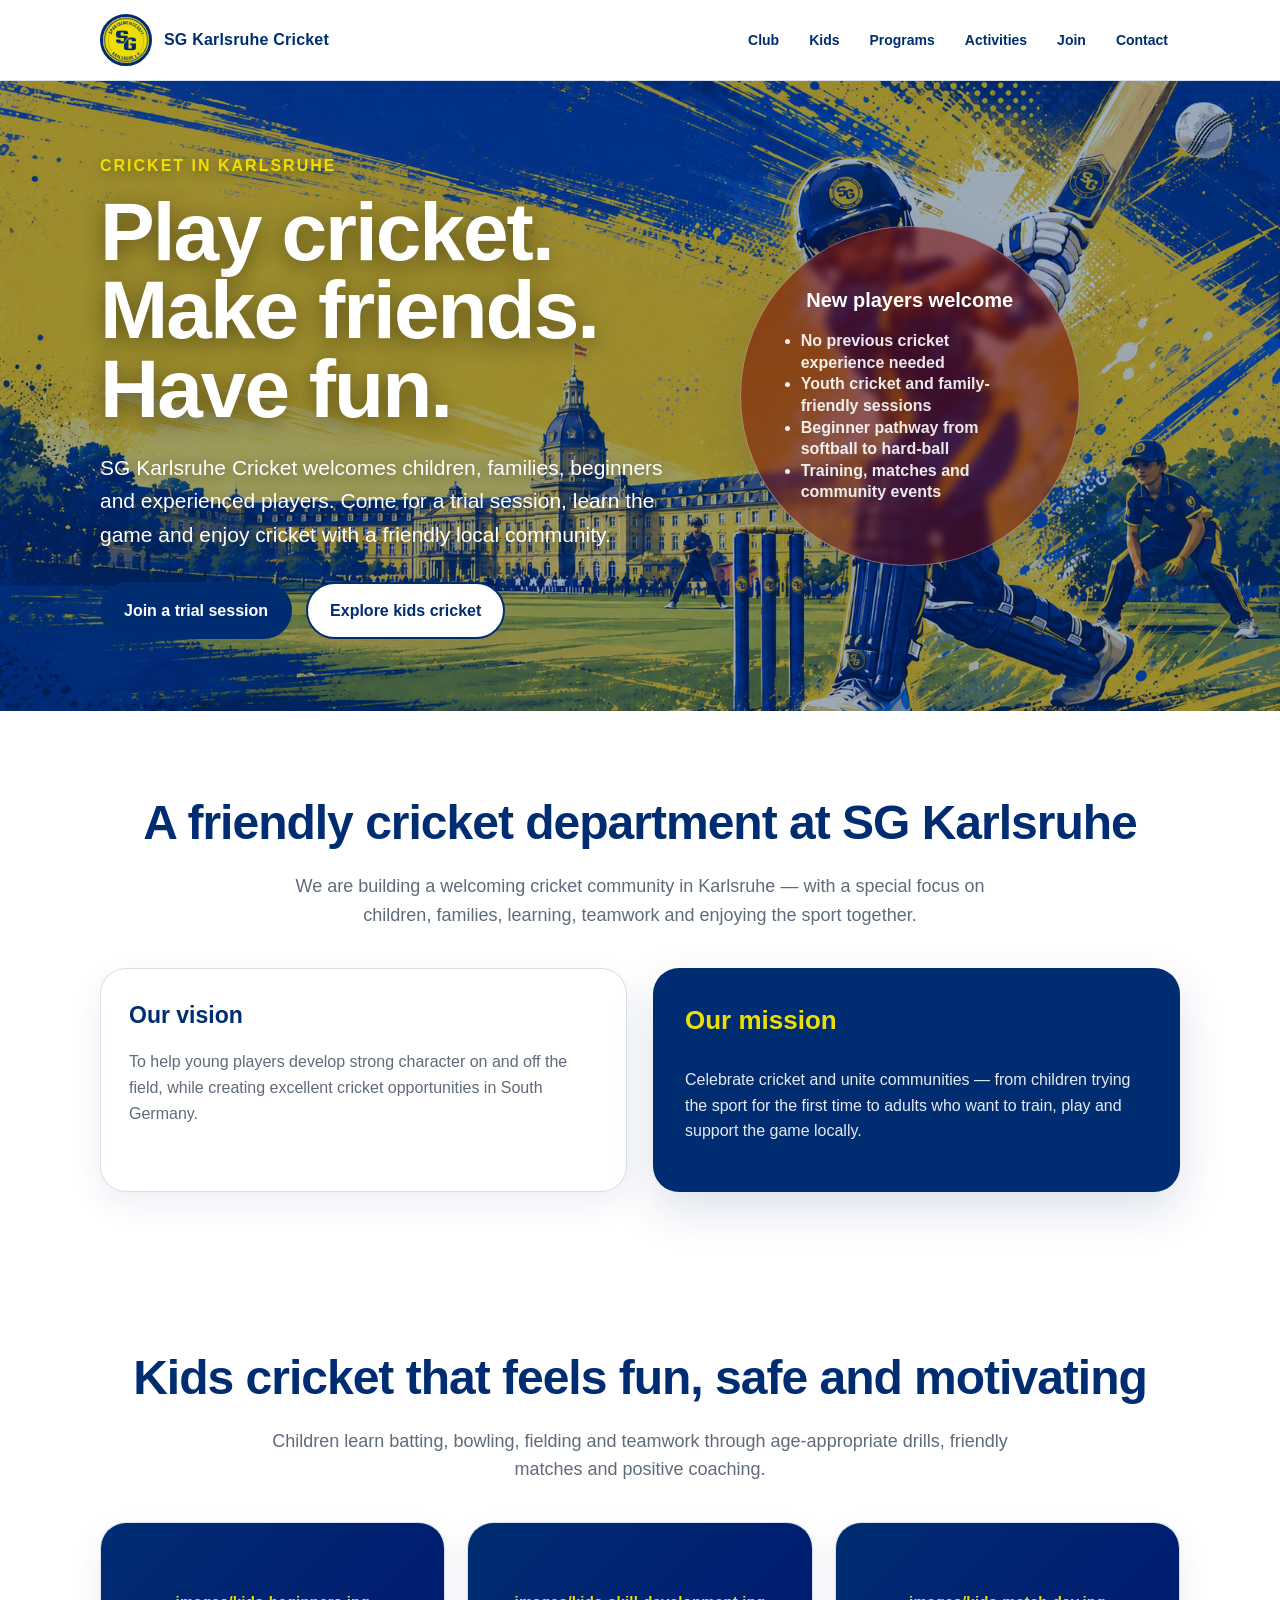
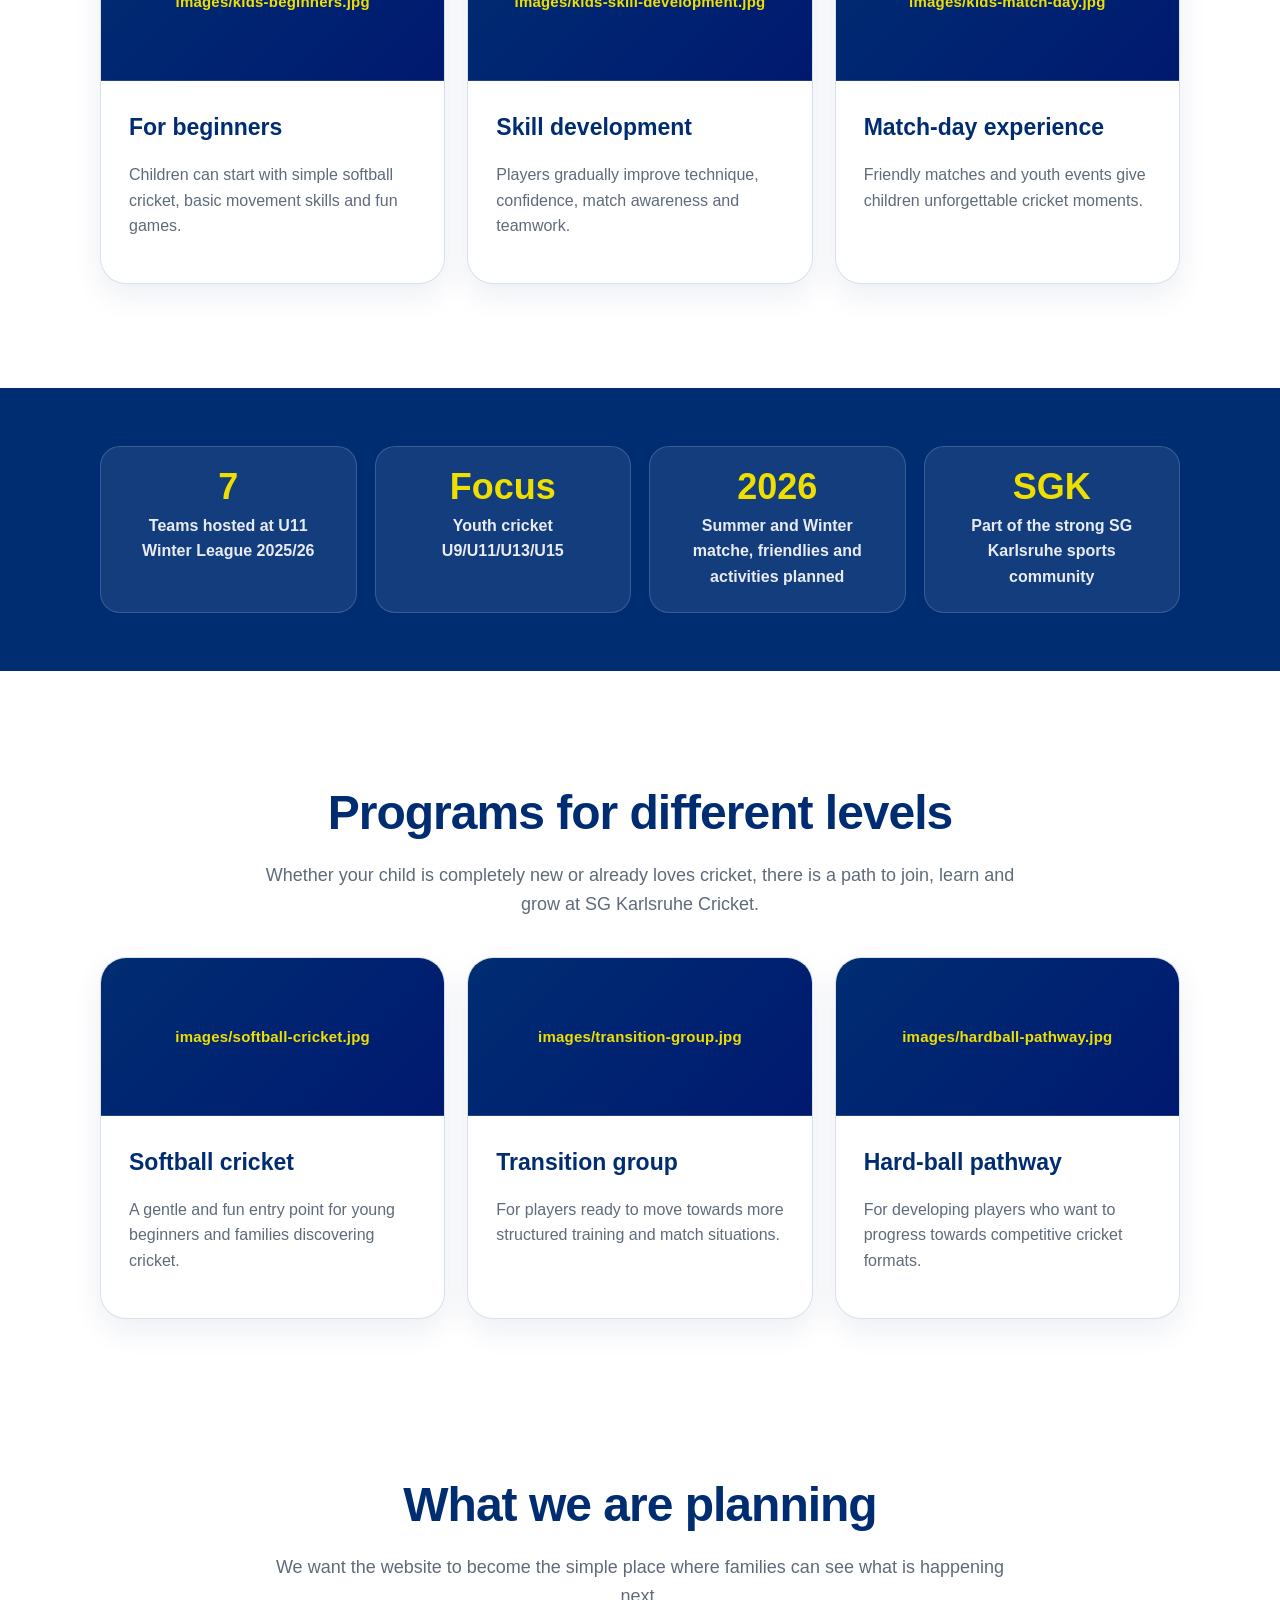
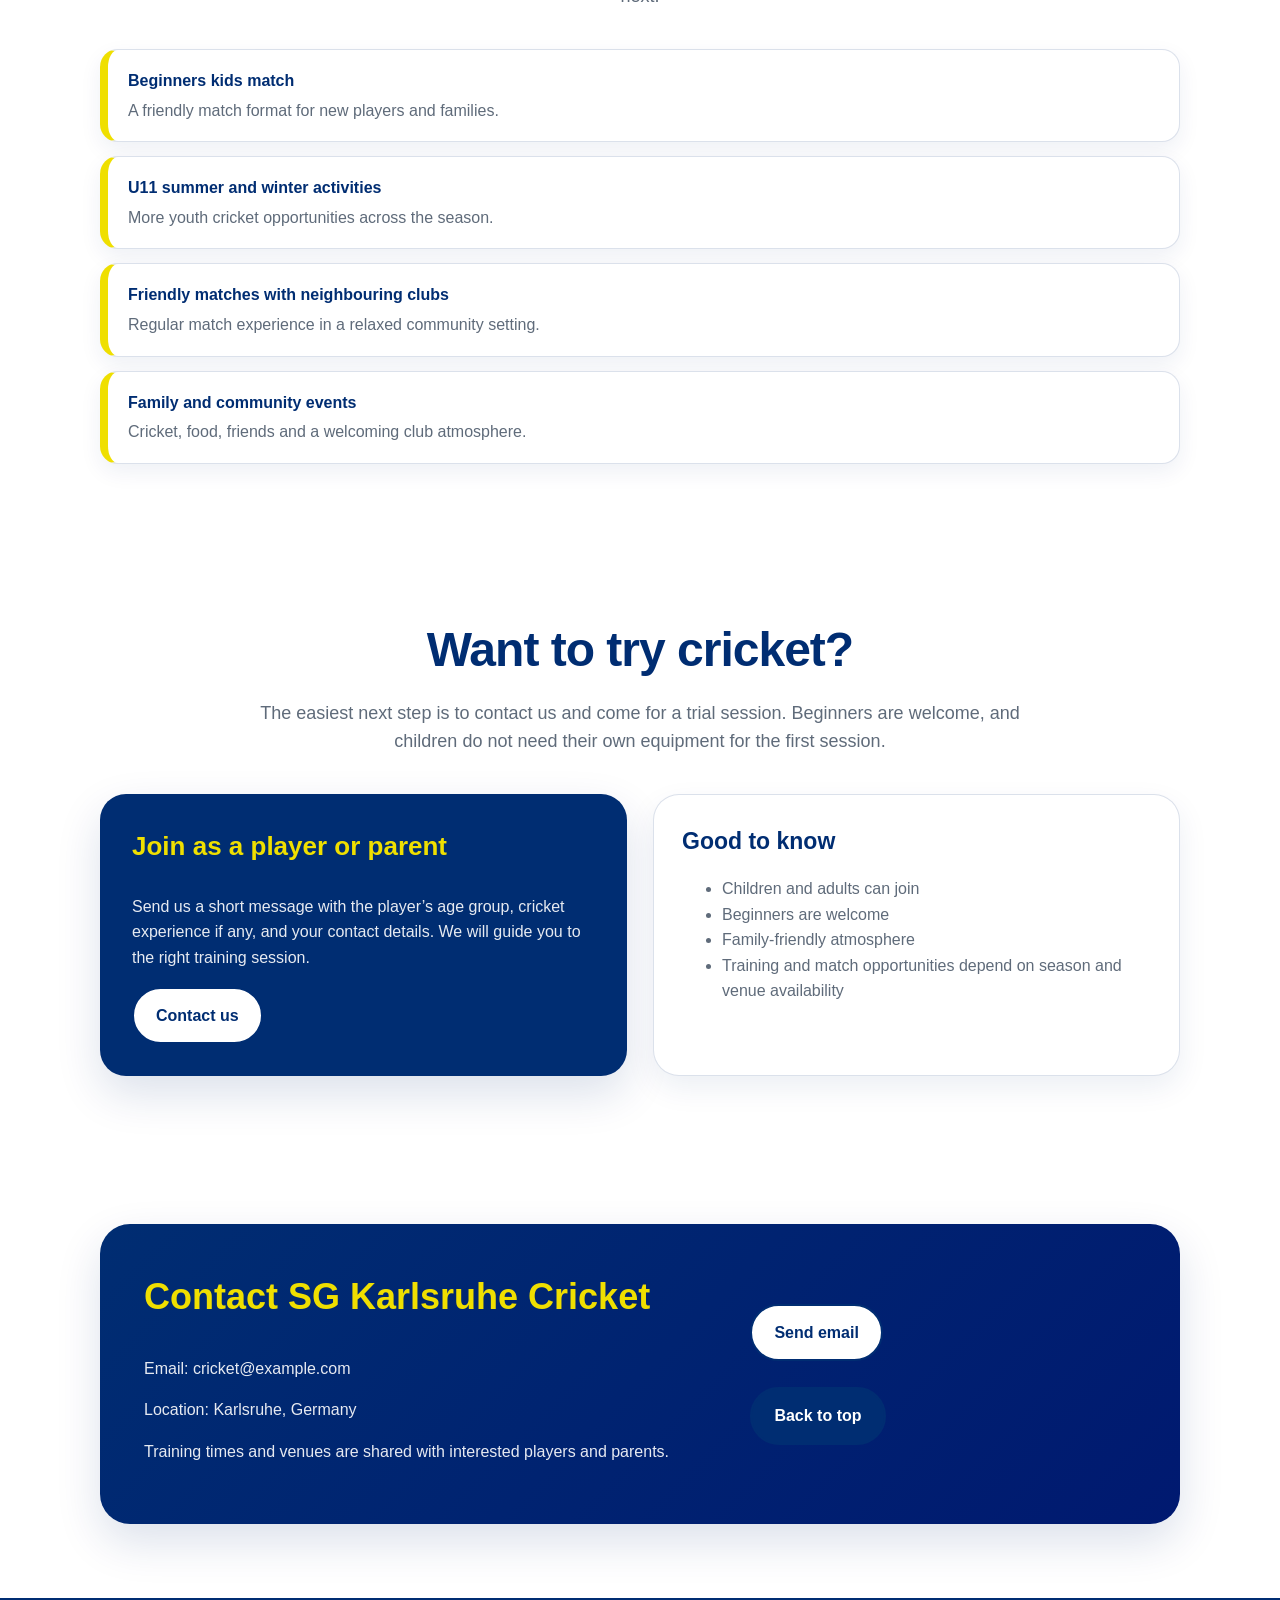
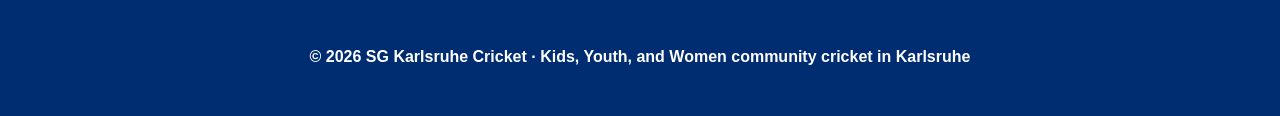
==== index.html @ f263fc4a "Update hero-card styles and add animation" ====
<!DOCTYPE html>
<html lang="en">
<head>
  <meta charset="UTF-8" />
  <meta name="viewport" content="width=device-width, initial-scale=1.0" />
  <title>SG Karlsruhe Cricket</title>
  <style>
    :root {
      --sg-yellow: #efdf00;
      --sg-yellow-soft: #fff6a8;
      --sg-blue: #002d72;
      --sg-blue-dark: #001970;
      --white: #ffffff;
      --ink: #182033;
      --muted: #5f6b7a;
      --line: rgba(0, 45, 114, 0.14);
      --shadow: 0 18px 45px rgba(0, 45, 114, 0.14);
    }

    * { box-sizing: border-box; }
    html { scroll-behavior: smooth; }

    body {
      margin: 0;
      font-family: Arial, Helvetica, sans-serif;
      color: var(--ink);
      background: var(--white);
      line-height: 1.6;
    }

    a { color: inherit; }

    header {
      position: sticky;
      top: 0;
      z-index: 50;
      background: rgba(255, 255, 255, 0.96);
      backdrop-filter: blur(10px);
      border-bottom: 1px solid var(--line);
    }

    .nav-wrap {
      max-width: 1120px;
      margin: 0 auto;
      padding: 14px 20px;
      display: flex;
      align-items: center;
      justify-content: space-between;
      gap: 18px;
    }

    .brand {
      display: flex;
      align-items: center;
      gap: 12px;
      font-weight: 900;
      color: var(--sg-blue);
      text-decoration: none;
      white-space: nowrap;
      letter-spacing: 0.2px;
    }

    .site-logo {
      width: 52px;
      height: 52px;
      object-fit: contain;
      display: block;
      border-radius: 50%;
      background: var(--sg-yellow);
      border: 3px solid var(--sg-blue);
    }

    nav {
      display: flex;
      gap: 6px;
      flex-wrap: wrap;
      justify-content: flex-end;
    }

    nav a {
      text-decoration: none;
      padding: 10px 12px;
      border-radius: 999px;
      font-weight: 800;
      font-size: 14px;
      color: var(--sg-blue);
    }

    nav a:hover {
      background: var(--sg-yellow);
    }

    .hero {
      position: relative;
      color: white;
      overflow: hidden;
      background:
        linear-gradient(rgba(0, 45, 114, 0.38), rgba(0, 45, 114, 0.38)),
        url("images/hero-karlsruhe-cricket.png") center center / cover no-repeat;
    }

    .hero-inner {
      max-width: 1120px;
      min-height: 620px;
      margin: 0 auto;
      padding: 72px 20px;
      display: grid;
      grid-template-columns: 1.15fr 0.85fr;
      gap: 44px;
      align-items: center;
      position: relative;
      z-index: 2;
    }

    .eyebrow {
      font-weight: 900;
      text-transform: uppercase;
      letter-spacing: 2px;
      margin-bottom: 14px;
      color: var(--sg-yellow);
      text-shadow: 0 3px 12px rgba(0,0,0,0.35);
    }

    .hero h1 {
      font-size: clamp(44px, 8vw, 82px);
      line-height: 0.96;
      margin: 0 0 22px;
      letter-spacing: -2px;
      color: white;
      text-shadow: 0 5px 22px rgba(0,0,0,0.42);
      .hero h1 {
      text-shadow:
      0 6px 24px rgba(0,0,0,0.45),
      0 0 40px rgba(255,220,0,0.18);
    }
    }

    .hero p {
      font-size: 21px;
      max-width: 700px;
      margin: 0 0 30px;
      color: white;
      text-shadow: 0 3px 14px rgba(0,0,0,0.38);
    }

    .hero-card {
     background: 
  linear-gradient(rgba(120, 0, 0, 0.55), rgba(120, 0, 0, 0.45)),
  url("images/cricket-ball.png");
  background-size: cover;
  background-position: center;
  width: 340px;
  height: 340px;
  min-width: 340px;
  max-width: 340px;
  aspect-ratio: 1 / 1;
  border-radius: 50%;
  padding: 42px;
  box-sizing: border-box;
  box-shadow: var(--shadow);
  border: 1px solid rgba(255,255,255,0.35);
    display: flex;
  flex-direction: column;
  justify-content: center;
  overflow: hidden;
  backdrop-filter: blur(4px);
  animation: ballFloat 4s ease-in-out infinite;
    }

@keyframes ballFloat {
    0% {
    transform: rotate(1deg) translate(140px, 100px) scale(1);
  }
  50% {
    transform: rotate(4deg) translate(145px, 92px) scale(1.02);
  }
  100% {
    transform: rotate(1deg) translate(140px, 100px) scale(1);
  }
}
    .hero-card h2 {
  font-size: 20px;
  line-height: 1.15;
  margin: 0 0 18px;
  text-align: center;
  color: white;
    }

    .hero-card ul {
    margin: 0;
  padding-left: 18px;
  font-size: 16px;
  line-height: 1.35;
  color: rgba(255,255,255,0.9);
  font-weight: 550;
    }

   @media (max-width: 1200px) {
   .hero-card {
    transform: rotate(1.5deg) translate(80px, 100px);
    width: 320px;
    height: 320px;
    min-width: 320px;
    max-width: 320px;
  }
}
    .buttons {
      display: flex;
      flex-wrap: wrap;
      gap: 14px;
      transition: all 0.25s ease;
      .hero-buttons a:hover {
   transform: translateY(-3px);
    }
    }

    .btn {
      display: inline-block;
      border-radius: 999px;
      padding: 14px 22px;
      font-weight: 900;
      text-decoration: none;
      cursor: pointer;
      border: 2px solid var(--sg-blue);
    }

    .btn-primary {
      background: var(--sg-blue);
      color: var(--white);
    }

    .btn-secondary {
      background: var(--white);
      color: var(--sg-blue);
    }

    .section {
      max-width: 1120px;
      margin: 0 auto;
      padding: 74px 20px;
    }

    .section-title {
      text-align: center;
      margin-bottom: 38px;
    }

    .section-title h2 {
      font-size: clamp(30px, 5vw, 48px);
      margin: 0 0 10px;
      color: var(--sg-blue);
      letter-spacing: -1px;
    }

    .section-title p {
      margin: 0 auto;
      color: var(--muted);
      max-width: 760px;
      font-size: 18px;
    }

    .grid-3 {
      display: grid;
      grid-template-columns: repeat(3, minmax(0, 1fr));
      gap: 22px;
    }

    .grid-2 {
      display: grid;
      grid-template-columns: repeat(2, minmax(0, 1fr));
      gap: 26px;
      align-items: stretch;
    }

    .card,
    .info-box {
      background: var(--white);
      border: 1px solid var(--line);
      border-radius: 26px;
      overflow: hidden;
      box-shadow: 0 12px 30px rgba(0,45,114,0.08);
    }

    .card-body,
    .info-box {
      padding: 28px;
    }

    .card h3,
    .info-box h3 {
      margin: 0 0 10px;
      color: var(--sg-blue);
      font-size: 23px;
    }

    .card p,
    .info-box p,
    .info-box li {
      color: var(--muted);
    }

    .image-placeholder {
      height: 158px;
      background: linear-gradient(135deg, var(--sg-blue), var(--sg-blue-dark));
      display: flex;
      align-items: center;
      justify-content: center;
      text-align: center;
      color: var(--sg-yellow);
      font-size: 15px;
      font-weight: 900;
      padding: 16px;
      border-bottom: 1px solid rgba(255,255,255,0.12);
      letter-spacing: 0.2px;
    }

    .section-img {
      width: 100%;
      height: 158px;
      object-fit: cover;
      display: block;
    }

    .highlight {
      background: var(--sg-blue);
      color: var(--white);
      border-radius: 26px;
      padding: 32px;
      box-shadow: var(--shadow);
    }

    .highlight h3 {
      color: var(--sg-yellow);
      margin-top: 0;
      font-size: 26px;
    }

    .highlight p,
    .highlight li {
      color: rgba(255,255,255,0.9);
    }

    .band {
      background: var(--sg-blue);
      color: var(--white);
      margin: 30px 0;
    }

    .band-inner {
      max-width: 1120px;
      margin: 0 auto;
      padding: 58px 20px;
      display: grid;
      grid-template-columns: repeat(4, minmax(0, 1fr));
      gap: 18px;
    }

    .stat {
      background: rgba(255,255,255,0.08);
      border: 1px solid rgba(255,255,255,0.16);
      border-radius: 20px;
      padding: 22px;
      text-align: center;
    }

    .stat strong {
      display: block;
      color: var(--sg-yellow);
      font-size: 36px;
      line-height: 1;
    }

    .stat span {
      display: block;
      margin-top: 8px;
      font-weight: 700;
      color: rgba(255,255,255,0.9);
    }

    .activity-list {
      display: grid;
      gap: 14px;
    }

    .activity {
      background: var(--white);
      border: 1px solid var(--line);
      border-left: 8px solid var(--sg-yellow);
      border-radius: 18px;
      padding: 18px 20px;
      box-shadow: 0 8px 22px rgba(0,45,114,0.07);
    }

    .activity strong {
      color: var(--sg-blue);
      display: block;
      margin-bottom: 4px;
    }

    .activity span {
      color: var(--muted);
    }

    .contact-panel {
      background: linear-gradient(135deg, var(--sg-blue), var(--sg-blue-dark));
      color: var(--white);
      border-radius: 30px;
      padding: 44px;
      display: grid;
      grid-template-columns: 1.2fr 0.8fr;
      gap: 28px;
      align-items: center;
      box-shadow: var(--shadow);
    }

    .contact-panel h2 {
      color: var(--sg-yellow);
      margin-top: 0;
      font-size: 36px;
    }

    .contact-panel p {
      color: rgba(255,255,255,0.9);
    }

    .volunteer-note {
      background: #f7f9ff;
      border: 1px solid var(--line);
      border-radius: 22px;
      padding: 24px;
      color: var(--muted);
    }

    footer {
      background: var(--sg-blue);
      color: var(--white);
      padding: 30px 20px;
      text-align: center;
      font-weight: 700;
    }

    @media (max-width: 900px) {
      .nav-wrap { align-items: flex-start; flex-direction: column; }
      nav { justify-content: flex-start; }
      .hero-inner,
      .grid-3,
      .grid-2,
      .band-inner,
      .contact-panel { grid-template-columns: 1fr; }
      .hero-inner { min-height: auto; padding: 56px 20px; }
      .hero-card { transform: none; }
    }
  </style>
</head>

<body>
  <header>
    <div class="nav-wrap">
      <a class="brand" href="#top">
        <img class="site-logo" src="images/sgk-logo.png" alt="SG Karlsruhe logo placeholder">
        <span>SG Karlsruhe Cricket</span>
      </a>

      <nav>
        <a href="#about">Club</a>
        <a href="#kids">Kids</a>
        <a href="#programs">Programs</a>
        <a href="#activities">Activities</a>
        <a href="#join">Join</a>
        <a href="#contact">Contact</a>
      </nav>
    </div>
  </header>

  <main id="top">
    <section class="hero">
      <div class="hero-inner">
        <div>
          <div class="eyebrow">Cricket in Karlsruhe</div>
          <h1>Play cricket. Make friends. Have fun.</h1>
          <p>
            SG Karlsruhe Cricket welcomes children, families, beginners and experienced players.
            Come for a trial session, learn the game and enjoy cricket with a friendly local community.
          </p>
          <div class="buttons">
            <a class="btn btn-primary" href="#join">Join a trial session</a>
            <a class="btn btn-secondary" href="#kids">Explore kids cricket</a>
          </div>
        </div>

        <div class="hero-card">
          <h2>New players welcome</h2>
          <ul>
            <li>No previous cricket experience needed</li>
            <li>Youth cricket and family-friendly sessions</li>
            <li>Beginner pathway from softball to hard-ball</li>
            <li>Training, matches and community events</li>
          </ul>
        </div>
      </div>
    </section>

    <section id="about" class="section">
      <div class="section-title">
        <h2>A friendly cricket department at SG Karlsruhe</h2>
        <p>
          We are building a welcoming cricket community in Karlsruhe — with a special focus on children,
          families, learning, teamwork and enjoying the sport together.
        </p>
      </div>

      <div class="grid-2">
        <div class="info-box">
          <h3>Our vision</h3>
          <p>
            To help young players develop strong character on and off the field, while creating excellent
            cricket opportunities in South Germany.
          </p>
        </div>

        <div class="highlight">
          <h3>Our mission</h3>
          <p>
            Celebrate cricket and unite communities — from children trying the sport for the first time
            to adults who want to train, play and support the game locally.
          </p>
        </div>
      </div>
    </section>

    <section id="kids" class="section">
      <div class="section-title">
        <h2>Kids cricket that feels fun, safe and motivating</h2>
        <p>
          Children learn batting, bowling, fielding and teamwork through age-appropriate drills,
          friendly matches and positive coaching.
        </p>
      </div>

      <div class="grid-3">
        <article class="card">
          <div class="image-placeholder">images/kids-beginners.jpg</div>
          <div class="card-body">
            <h3>For beginners</h3>
            <p>Children can start with simple softball cricket, basic movement skills and fun games.</p>
          </div>
        </article>

        <article class="card">
          <div class="image-placeholder">images/kids-skill-development.jpg</div>
          <div class="card-body">
            <h3>Skill development</h3>
            <p>Players gradually improve technique, confidence, match awareness and teamwork.</p>
          </div>
        </article>

        <article class="card">
          <div class="image-placeholder">images/kids-match-day.jpg</div>
          <div class="card-body">
            <h3>Match-day experience</h3>
            <p>Friendly matches and youth events give children unforgettable cricket moments.</p>
          </div>
        </article>
      </div>
    </section>

    <div class="band">
      <div class="band-inner">
        <div class="stat"><strong>7</strong><span>Teams hosted at U11 Winter League 2025/26</span></div>
        <div class="stat"><strong>Focus</strong><span>Youth cricket U9/U11/U13/U15</span></div>
        <div class="stat"><strong>2026</strong><span>Summer and Winter matche, friendlies and activities planned</span></div>
        <div class="stat"><strong>SGK</strong><span>Part of the strong SG Karlsruhe sports community</span></div>
      </div>
    </div>

    <section id="programs" class="section">
      <div class="section-title">
        <h2>Programs for different levels</h2>
        <p>
          Whether your child is completely new or already loves cricket, there is a path to join,
          learn and grow at SG Karlsruhe Cricket.
        </p>
      </div>

      <div class="grid-3">
        <article class="card">
          <div class="image-placeholder">images/softball-cricket.jpg</div>
          <div class="card-body">
            <h3>Softball cricket</h3>
            <p>A gentle and fun entry point for young beginners and families discovering cricket.</p>
          </div>
        </article>

        <article class="card">
          <div class="image-placeholder">images/transition-group.jpg</div>
          <div class="card-body">
            <h3>Transition group</h3>
            <p>For players ready to move towards more structured training and match situations.</p>
          </div>
        </article>

        <article class="card">
          <div class="image-placeholder">images/hardball-pathway.jpg</div>
          <div class="card-body">
            <h3>Hard-ball pathway</h3>
            <p>For developing players who want to progress towards competitive cricket formats.</p>
          </div>
        </article>
      </div>
    </section>

    <section id="activities" class="section">
      <div class="section-title">
        <h2>What we are planning</h2>
        <p>
          We want the website to become the simple place where families can see what is happening next.
        </p>
      </div>

      <div class="activity-list">
        <div class="activity"><strong>Beginners kids match</strong><span>A friendly match format for new players and families.</span></div>
        <div class="activity"><strong>U11 summer and winter activities</strong><span>More youth cricket opportunities across the season.</span></div>
        <div class="activity"><strong>Friendly matches with neighbouring clubs</strong><span>Regular match experience in a relaxed community setting.</span></div>
        <div class="activity"><strong>Family and community events</strong><span>Cricket, food, friends and a welcoming club atmosphere.</span></div>
      </div>
    </section>

    <section id="join" class="section">
      <div class="section-title">
        <h2>Want to try cricket?</h2>
        <p>
          The easiest next step is to contact us and come for a trial session. Beginners are welcome,
          and children do not need their own equipment for the first session.
        </p>
      </div>

      <div class="grid-2">
        <div class="highlight">
          <h3>Join as a player or parent</h3>
          <p>
            Send us a short message with the player’s age group, cricket experience if any, and your
            contact details. We will guide you to the right training session.
          </p>
          <a class="btn btn-secondary" href="#contact">Contact us</a>
        </div>

        <div class="info-box">
          <h3>Good to know</h3>
          <ul>
            <li>Children and adults can join</li>
            <li>Beginners are welcome</li>
            <li>Family-friendly atmosphere</li>
            <li>Training and match opportunities depend on season and venue availability</li>
          </ul>
        </div>
      </div>
    </section>

    <section id="contact" class="section">
      <div class="contact-panel">
        <div>
          <h2>Contact SG Karlsruhe Cricket</h2>
          <p>Email: cricket@example.com</p>
          <p>Location: Karlsruhe, Germany</p>
          <p>Training times and venues are shared with interested players and parents.</p>
        </div>
        <div>
          <a class="btn btn-secondary" href="mailto:cricket@example.com">Send email</a>
          <br><br>
          <a class="btn btn-primary" href="#top">Back to top</a>
        </div>
      </div>
    </section>

  </main>

  <footer>
    <p>© 2026 SG Karlsruhe Cricket · Kids, Youth, and Women community cricket in Karlsruhe</p>
  </footer>
</body>
</html>
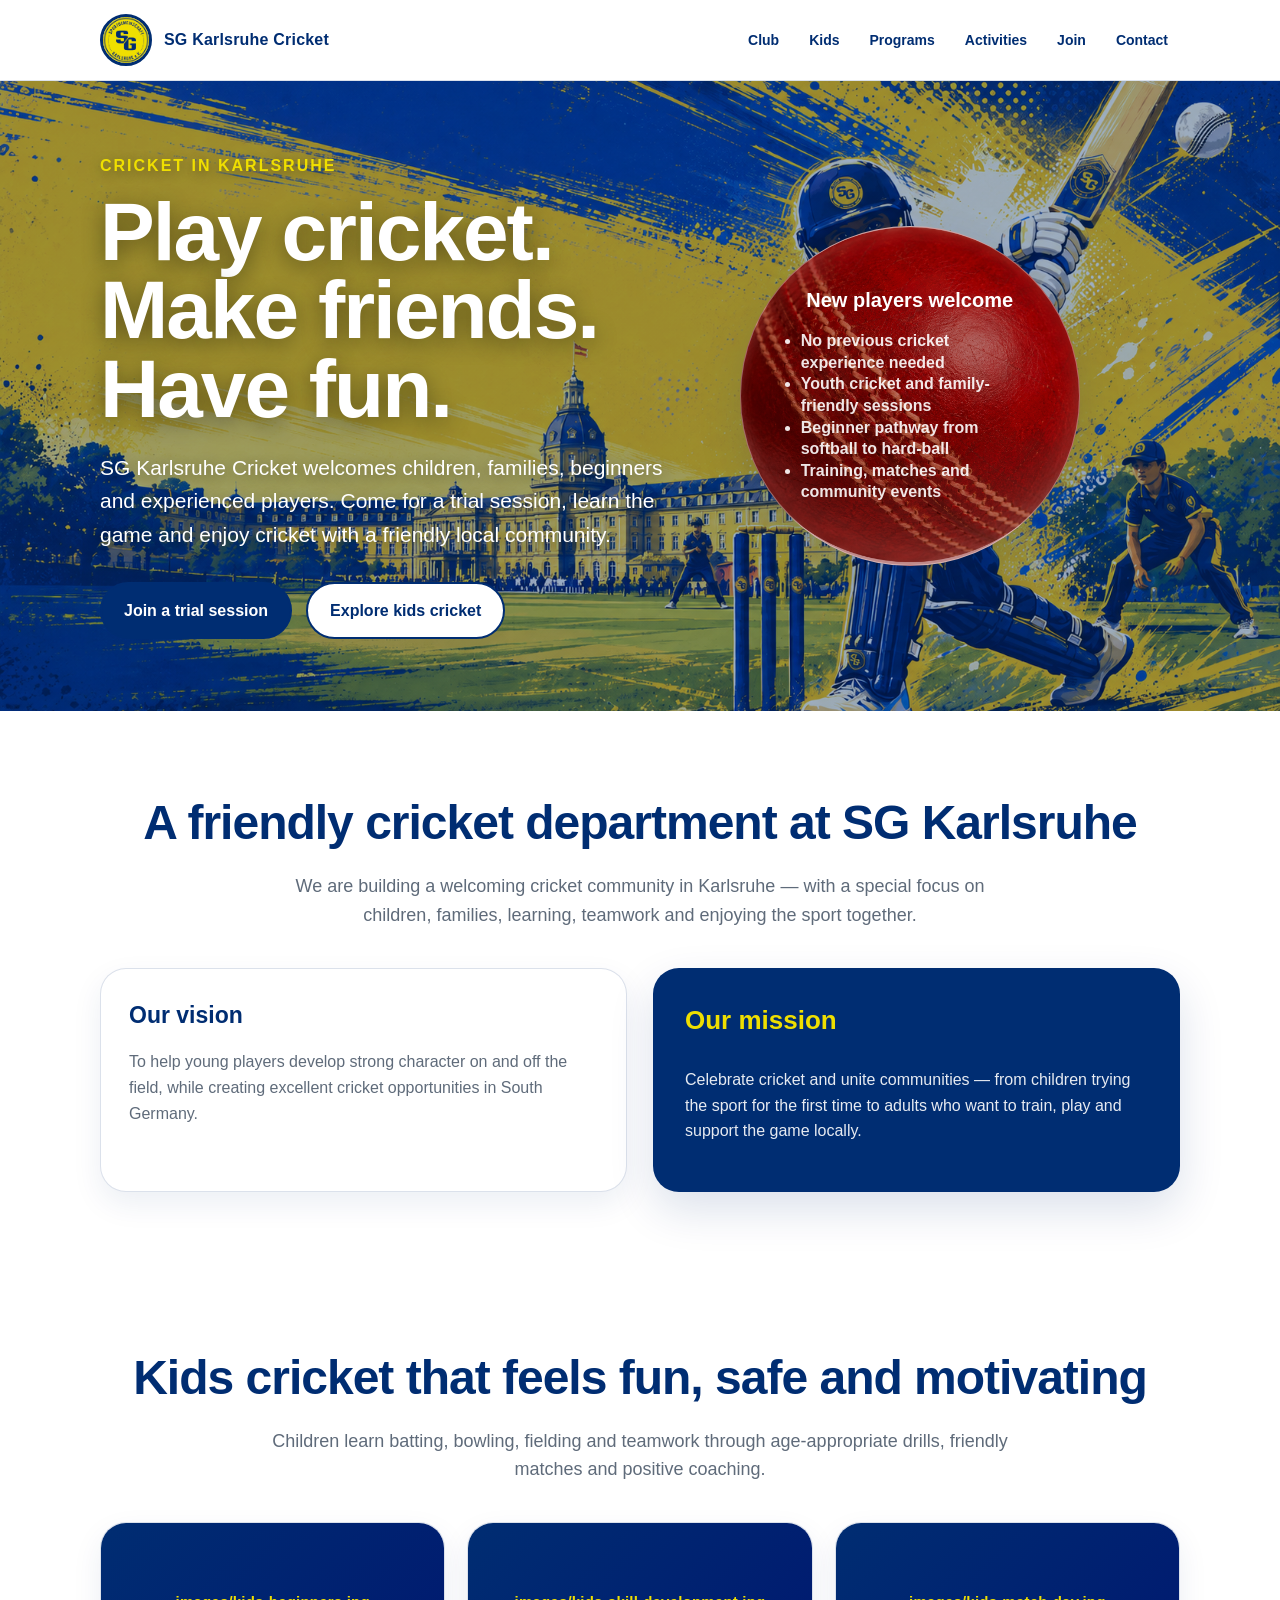
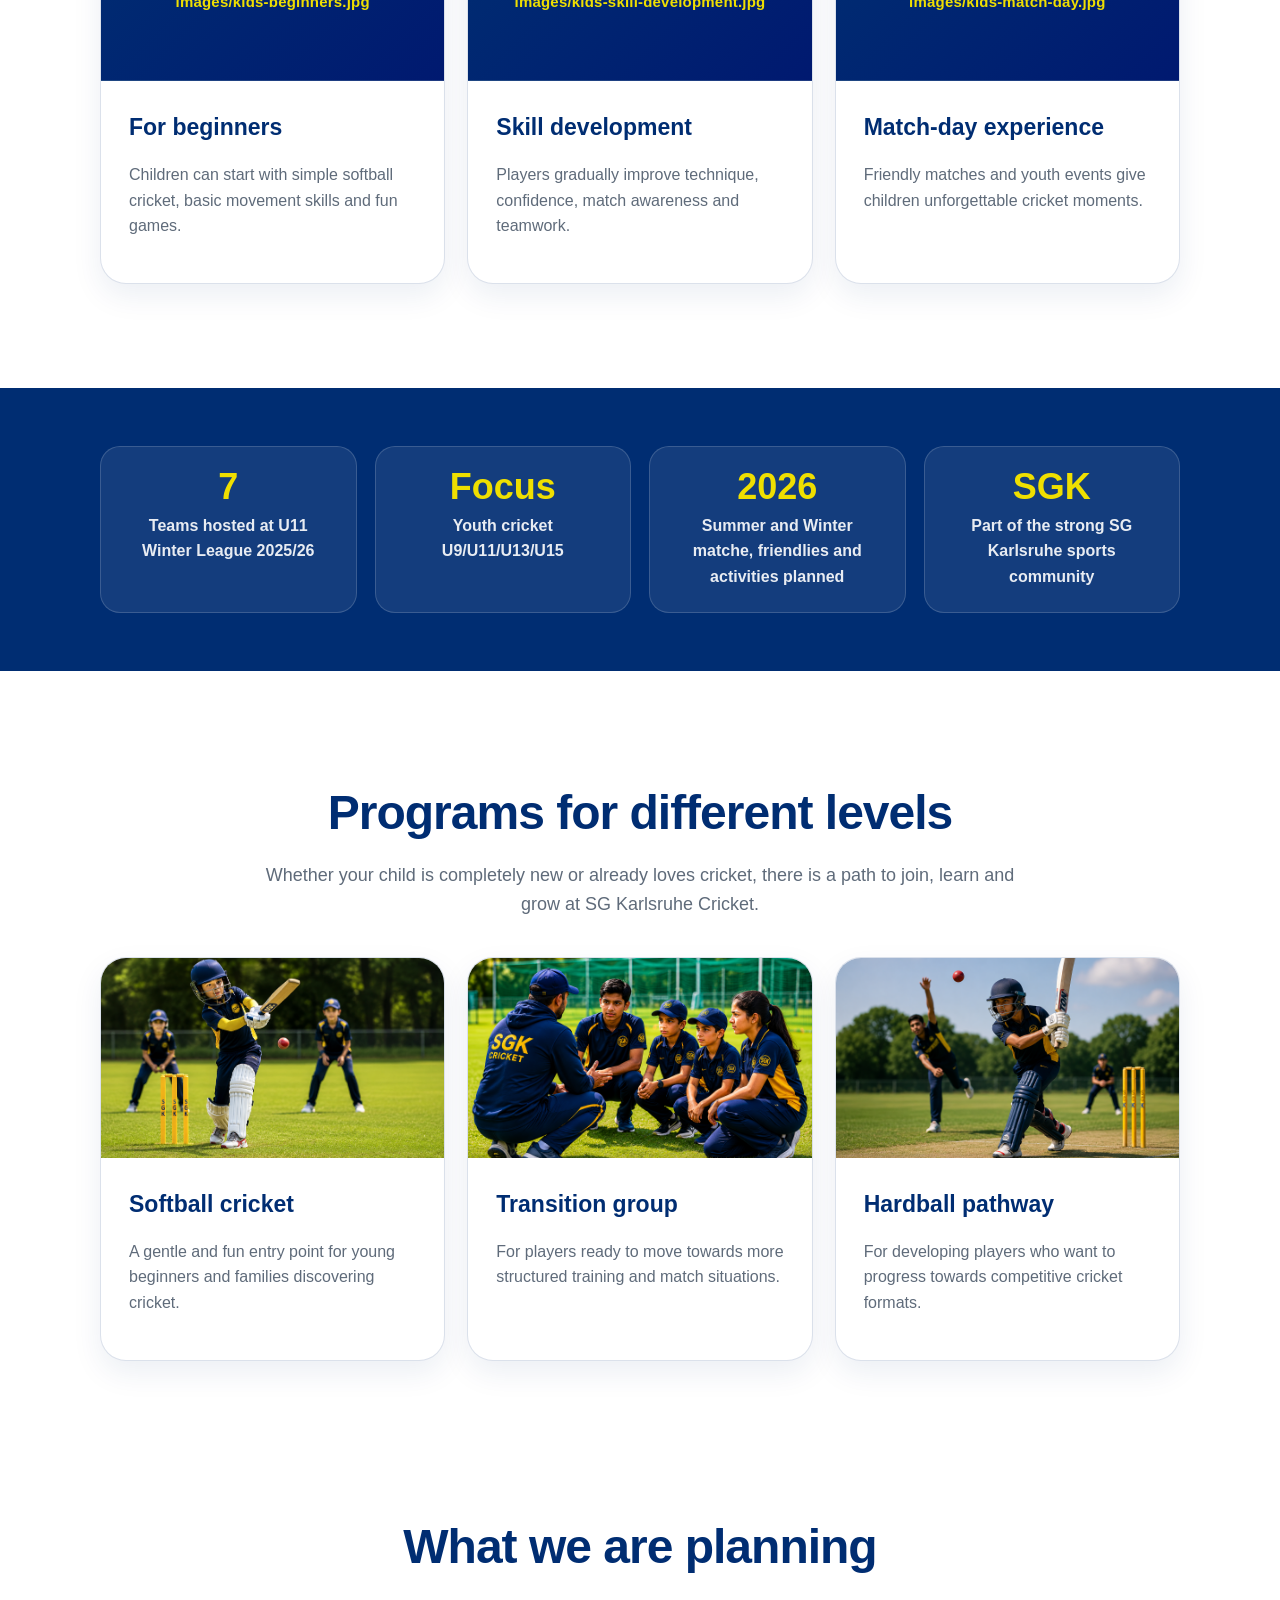
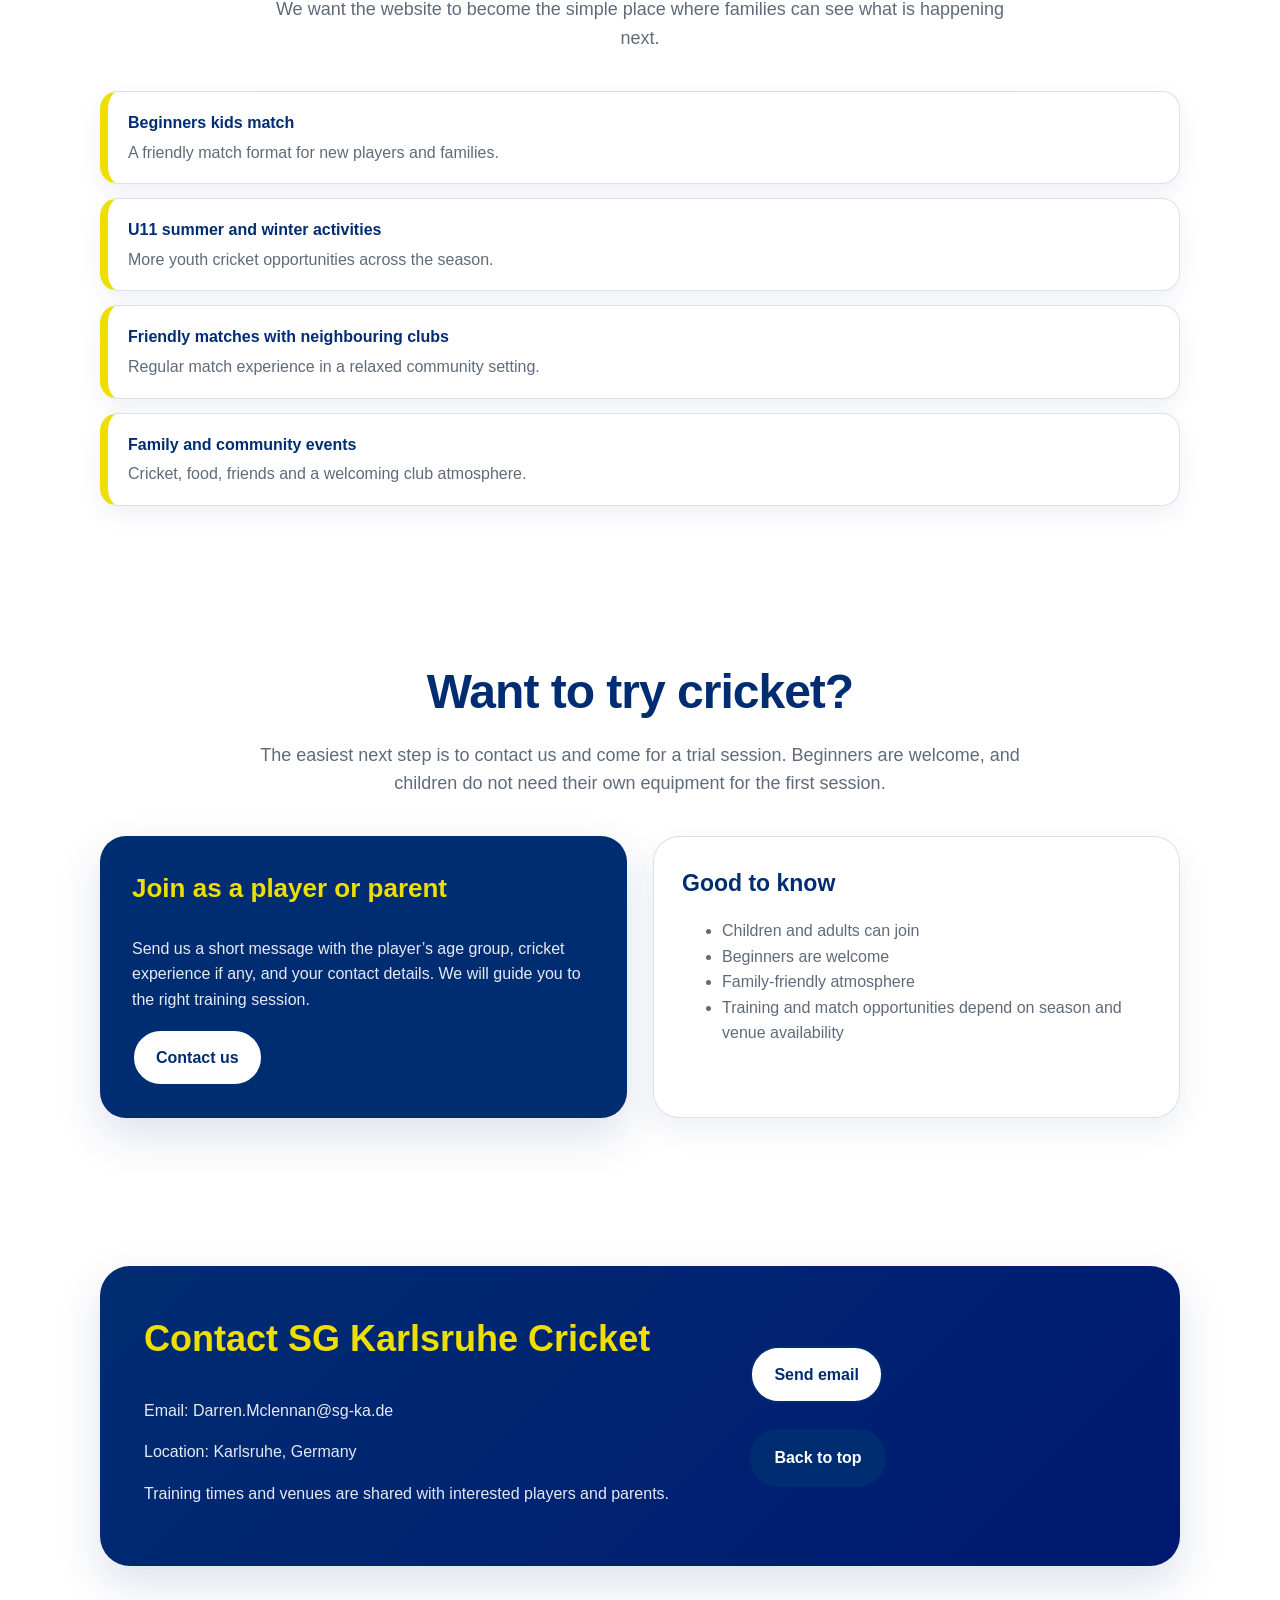
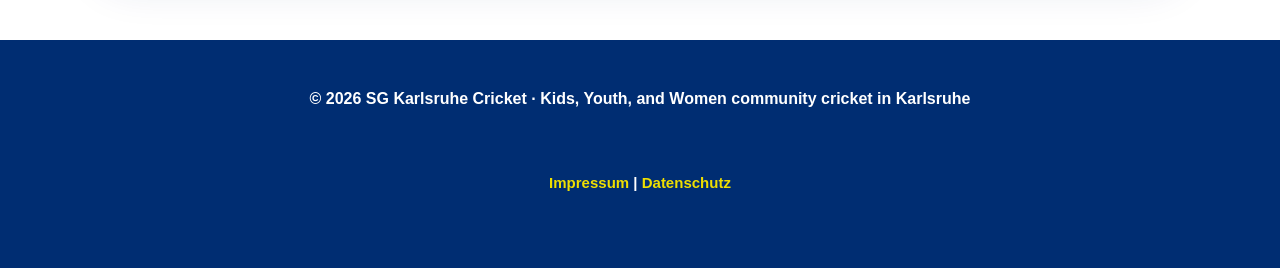
==== commit 351759ae: "Pictures added for Programs" ====
--- a/index.html
+++ b/index.html
@@ -450,6 +450,32 @@
       .hero-inner { min-height: auto; padding: 56px 20px; }
       .hero-card { transform: none; }
     }
+
+.site-footer {
+  background: var(--sg-blue);
+  color: white;
+  text-align: center;
+  padding: 28px 20px;
+  font-size: 15px;
+}
+
+.site-footer a {
+  color: var(--sg-yellow);
+  text-decoration: none;
+  font-weight: 700;
+}
+
+.site-footer a:hover {
+  text-decoration: underline;
+}
+
+  .card-image {
+    width: 100%;
+    height: 200px;
+    object-fit: cover;
+    object-position: center;
+    display: block;
+  }
   </style>
 </head>
 
@@ -584,7 +610,7 @@
 
       <div class="grid-3">
         <article class="card">
-          <div class="image-placeholder">images/softball-cricket.jpg</div>
+          <img src="images/softball-cricket.png" alt="Softball cricket" class="card-image">
           <div class="card-body">
             <h3>Softball cricket</h3>
             <p>A gentle and fun entry point for young beginners and families discovering cricket.</p>
@@ -592,7 +618,7 @@
         </article>
 
         <article class="card">
-          <div class="image-placeholder">images/transition-group.jpg</div>
+          <img src="images/transition-group.png" alt="Transition group" class="card-image">
           <div class="card-body">
             <h3>Transition group</h3>
             <p>For players ready to move towards more structured training and match situations.</p>
@@ -600,9 +626,9 @@
         </article>
 
         <article class="card">
-          <div class="image-placeholder">images/hardball-pathway.jpg</div>
+          <img src="images/hardball-pathway.png" alt="Hardball pathway" class="card-image">
           <div class="card-body">
-            <h3>Hard-ball pathway</h3>
+            <h3>Hardball pathway</h3>
             <p>For developing players who want to progress towards competitive cricket formats.</p>
           </div>
         </article>
@@ -660,12 +686,12 @@
       <div class="contact-panel">
         <div>
           <h2>Contact SG Karlsruhe Cricket</h2>
-          <p>Email: cricket@example.com</p>
+          <p>Email: Darren.Mclennan@sg-ka.de</p>
           <p>Location: Karlsruhe, Germany</p>
           <p>Training times and venues are shared with interested players and parents.</p>
         </div>
         <div>
-          <a class="btn btn-secondary" href="mailto:cricket@example.com">Send email</a>
+          <a class="btn btn-secondary" href="mailto:Darren.Mclennan@sg-ka.de">Send email</a>
           <br><br>
           <a class="btn btn-primary" href="#top">Back to top</a>
         </div>
@@ -676,6 +702,11 @@
 
   <footer>
     <p>© 2026 SG Karlsruhe Cricket · Kids, Youth, and Women community cricket in Karlsruhe</p>
+<footer class="site-footer">
+<p>
+    <a href="impressum.html">Impressum</a> |
+    <a href="datenschutz.html">Datenschutz</a>
+  </p>
   </footer>
 </body>
 </html>
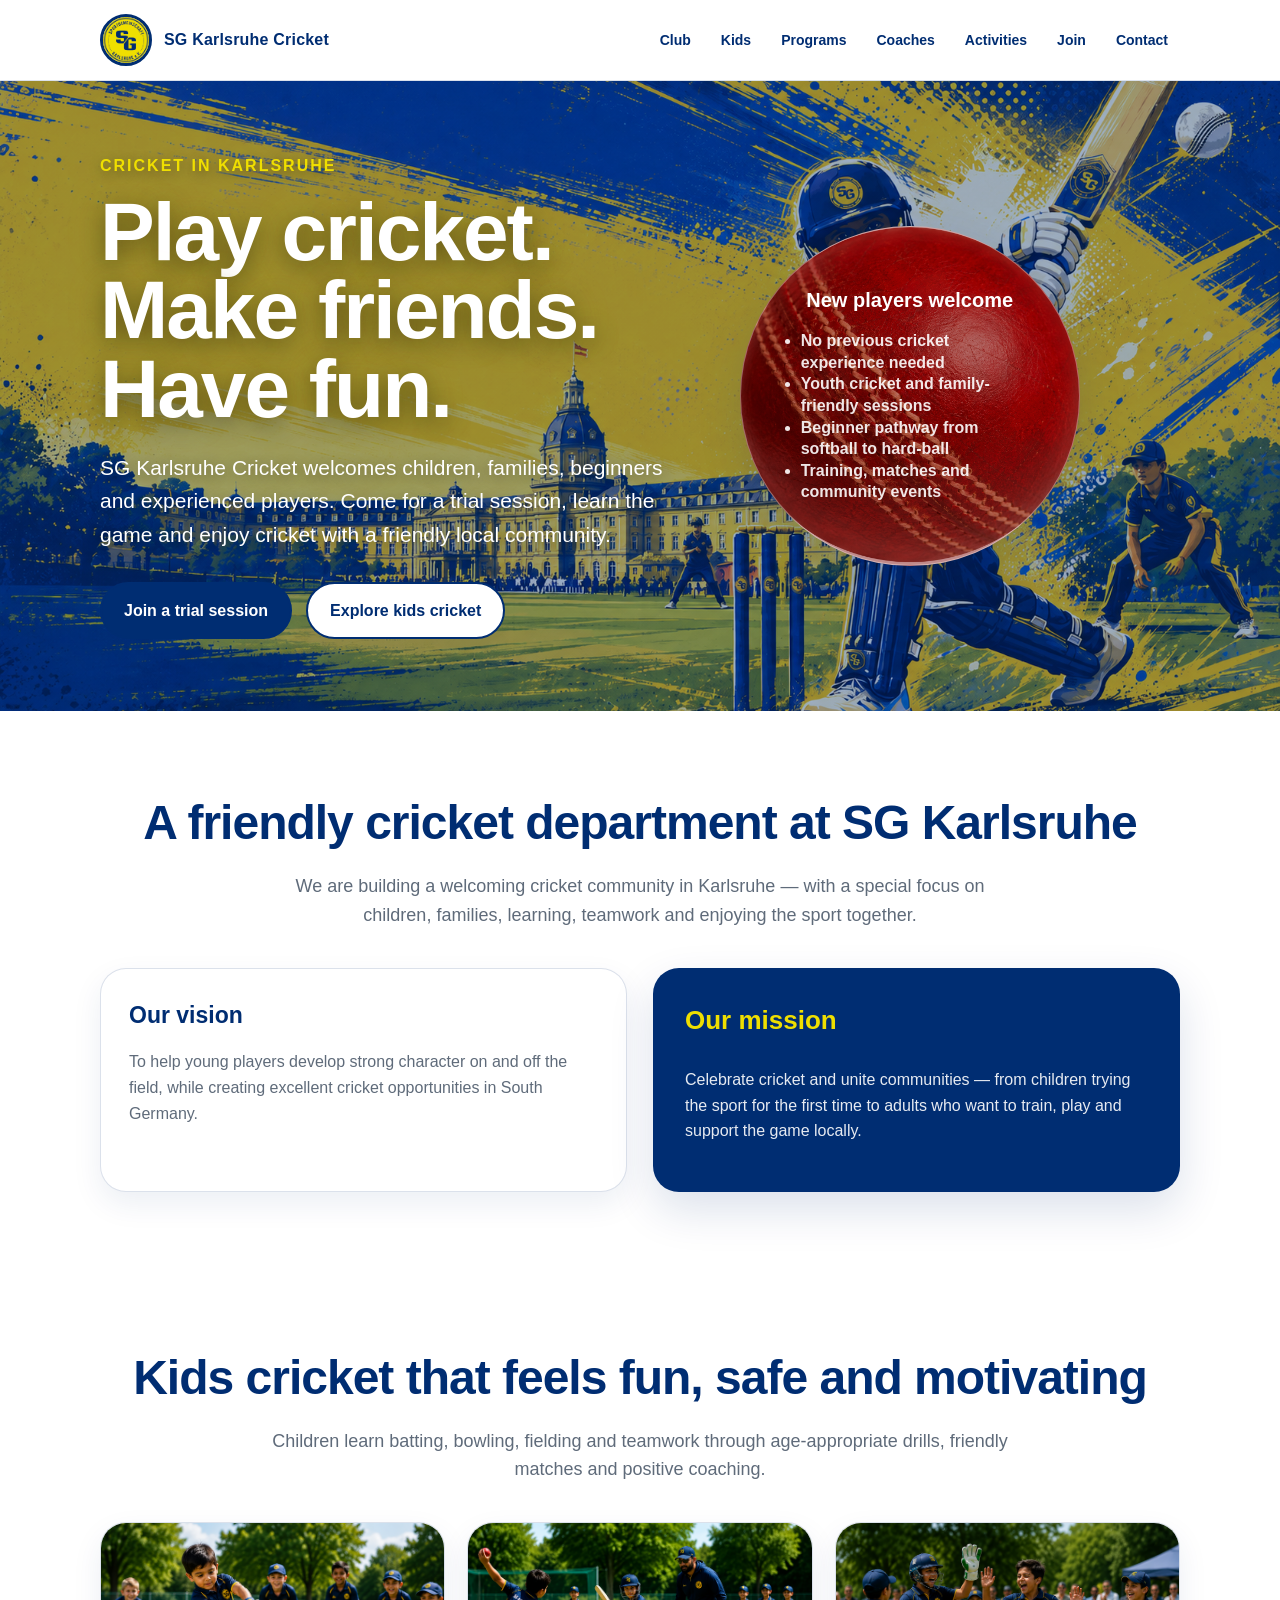
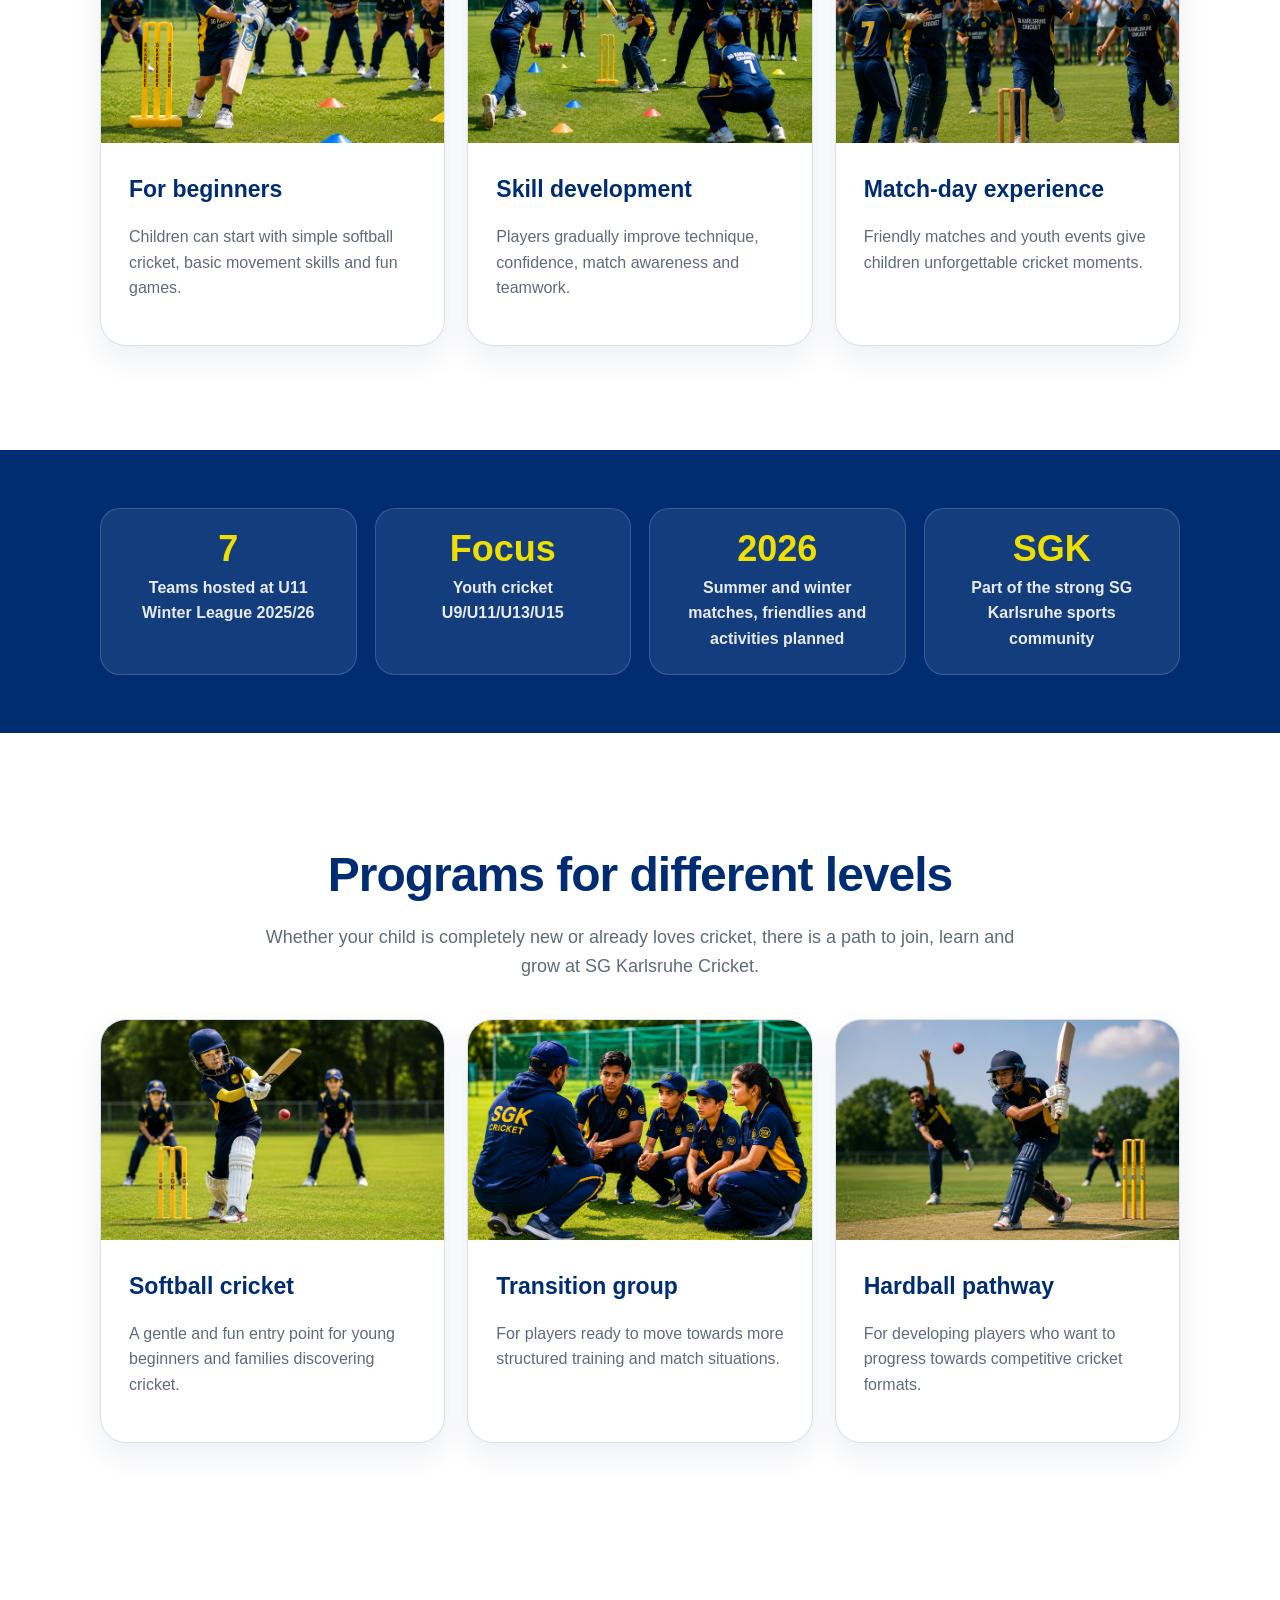
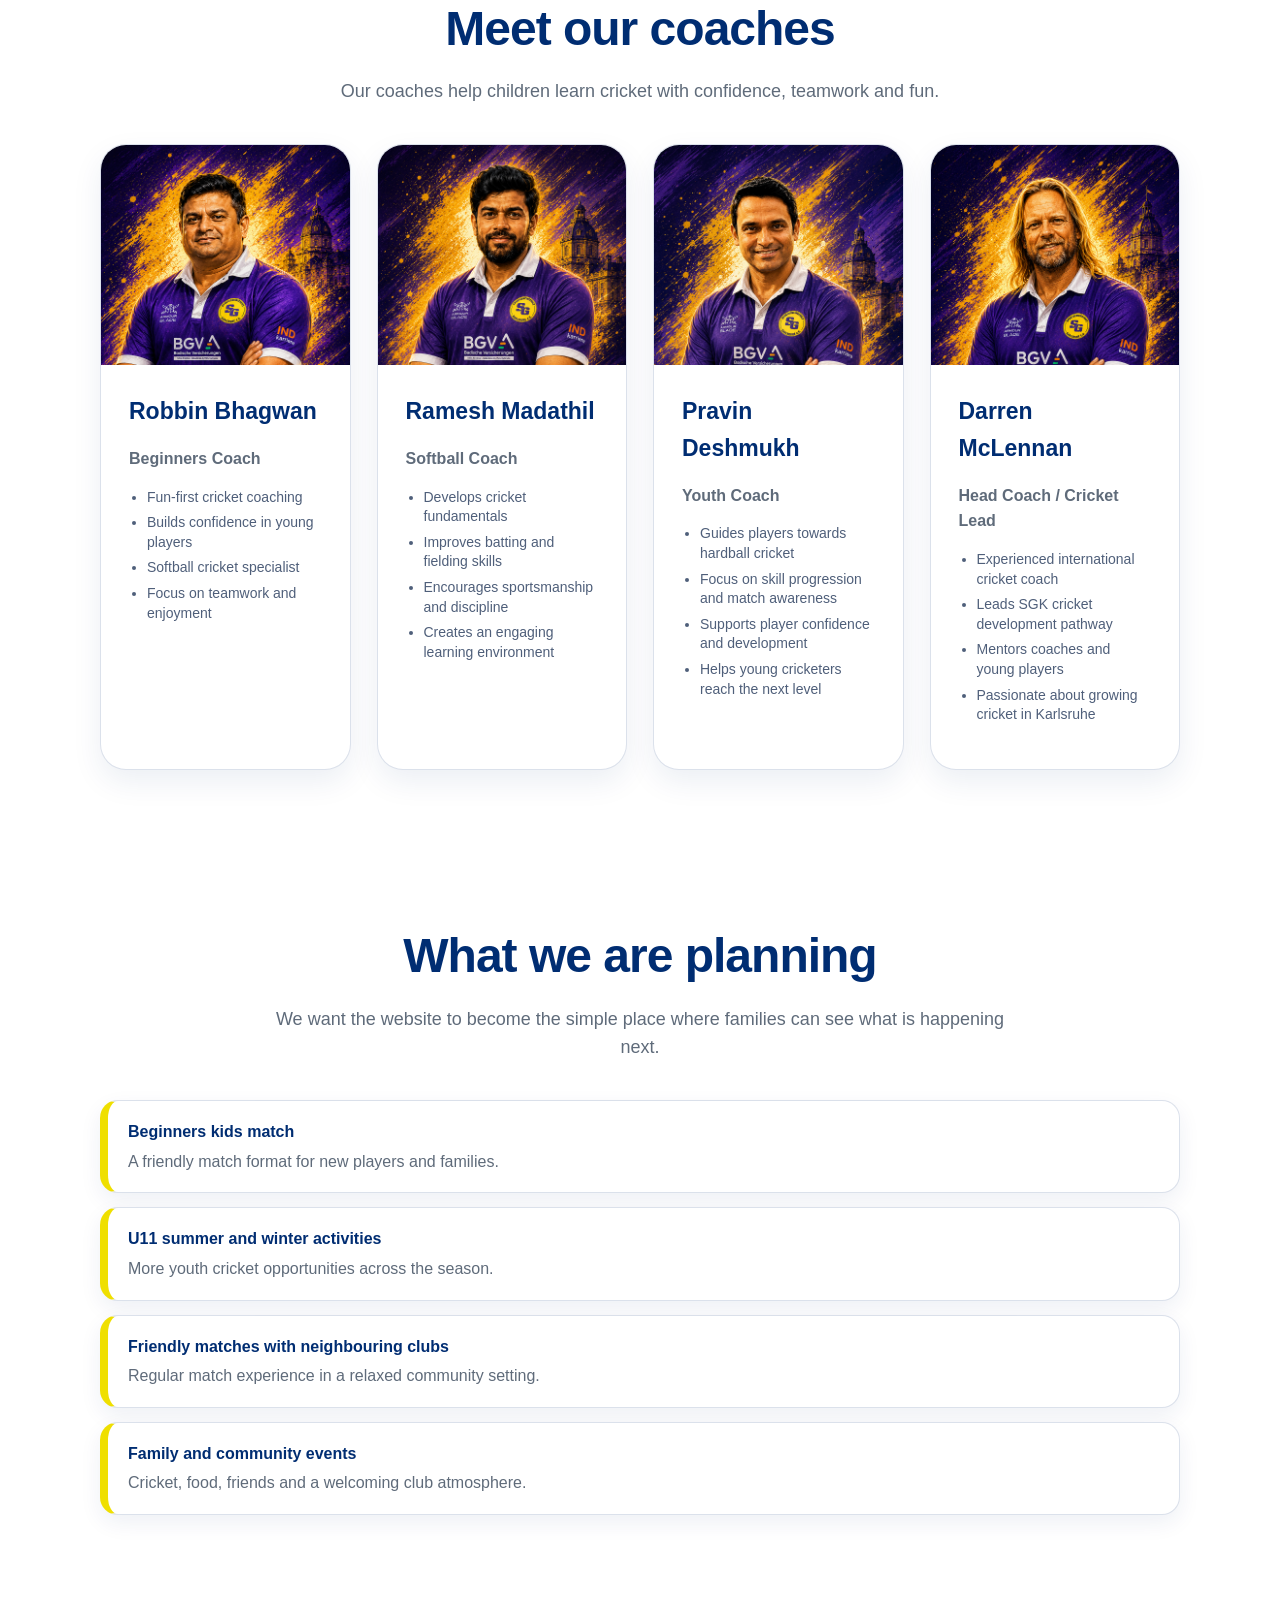
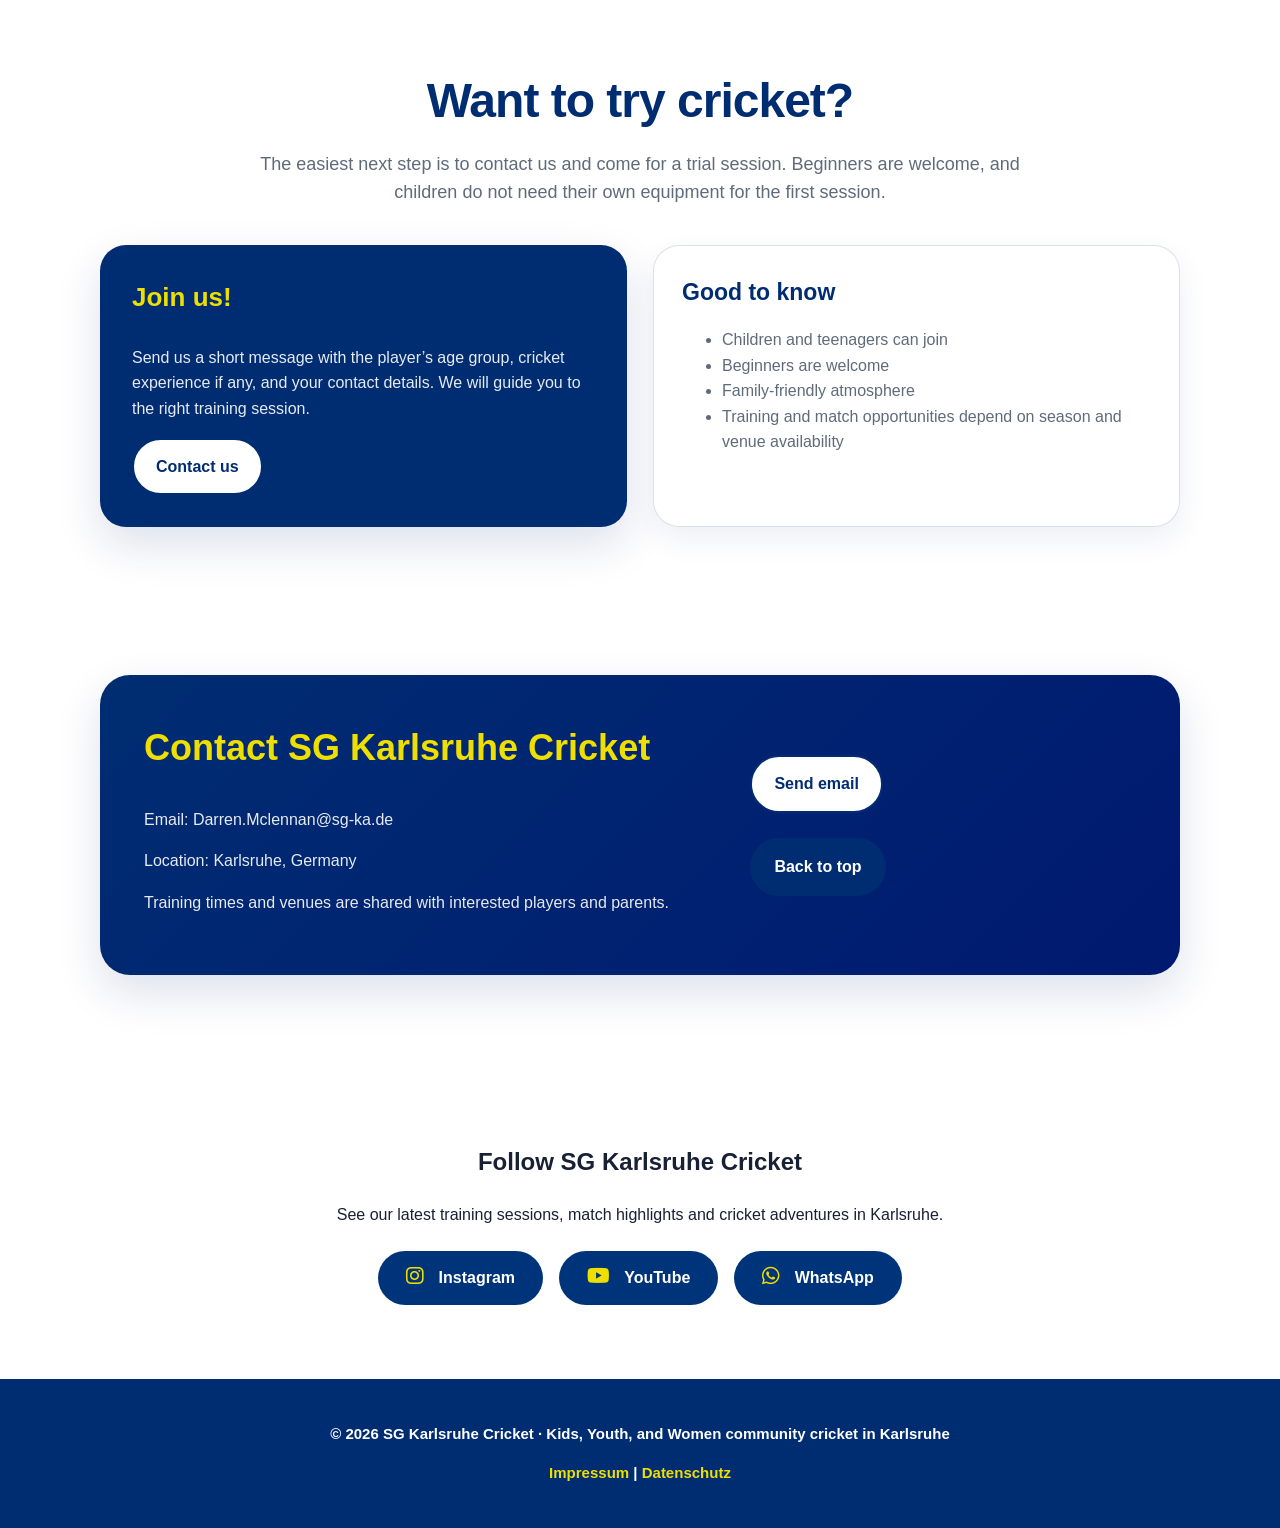
==== commit f3648a88: "Ball, photos and social links added and are working" ====
--- a/index.html
+++ b/index.html
@@ -4,6 +4,10 @@
   <meta charset="UTF-8" />
   <meta name="viewport" content="width=device-width, initial-scale=1.0" />
   <title>SG Karlsruhe Cricket</title>
+
+  <link rel="stylesheet"
+    href="https://cdnjs.cloudflare.com/ajax/libs/font-awesome/6.5.1/css/all.min.css">
+
   <style>
     :root {
       --sg-yellow: #efdf00;
@@ -18,6 +22,7 @@
     }
 
     * { box-sizing: border-box; }
+
     html { scroll-behavior: smooth; }
 
     body {
@@ -127,12 +132,9 @@
       margin: 0 0 22px;
       letter-spacing: -2px;
       color: white;
-      text-shadow: 0 5px 22px rgba(0,0,0,0.42);
-      .hero h1 {
       text-shadow:
-      0 6px 24px rgba(0,0,0,0.45),
-      0 0 40px rgba(255,220,0,0.18);
-    }
+        0 6px 24px rgba(0,0,0,0.45),
+        0 0 40px rgba(255,220,0,0.18);
     }
 
     .hero p {
@@ -144,74 +146,67 @@
     }
 
     .hero-card {
-     background: 
-  linear-gradient(rgba(120, 0, 0, 0.55), rgba(120, 0, 0, 0.45)),
-  url("images/cricket-ball.png");
-  background-size: cover;
-  background-position: center;
-  width: 340px;
-  height: 340px;
-  min-width: 340px;
-  max-width: 340px;
-  aspect-ratio: 1 / 1;
-  border-radius: 50%;
-  padding: 42px;
-  box-sizing: border-box;
-  box-shadow: var(--shadow);
-  border: 1px solid rgba(255,255,255,0.35);
-    display: flex;
-  flex-direction: column;
-  justify-content: center;
-  overflow: hidden;
-  backdrop-filter: blur(4px);
-  animation: ballFloat 4s ease-in-out infinite;
-    }
-
-@keyframes ballFloat {
-    0% {
-    transform: rotate(1deg) translate(140px, 100px) scale(1);
-  }
-  50% {
-    transform: rotate(4deg) translate(145px, 92px) scale(1.02);
-  }
-  100% {
-    transform: rotate(1deg) translate(140px, 100px) scale(1);
-  }
-}
+      background:
+        linear-gradient(rgba(120, 0, 0, 0.55), rgba(120, 0, 0, 0.45)),
+        url("images/cricket-ball.png");
+      background-size: cover;
+      background-position: center;
+      width: 340px;
+      height: 340px;
+      min-width: 340px;
+      max-width: 340px;
+      aspect-ratio: 1 / 1;
+      border-radius: 50%;
+      padding: 42px;
+      box-sizing: border-box;
+      box-shadow: var(--shadow);
+      border: 1px solid rgba(255,255,255,0.35);
+      display: flex;
+      flex-direction: column;
+      justify-content: center;
+      overflow: hidden;
+      backdrop-filter: blur(4px);
+      animation: ballFloat 4s ease-in-out infinite;
+    }
+
+    @keyframes ballFloat {
+      0% {
+        transform: rotate(1deg) translate(140px, 100px) scale(1);
+      }
+      50% {
+        transform: rotate(4deg) translate(145px, 92px) scale(1.02);
+      }
+      100% {
+        transform: rotate(1deg) translate(140px, 100px) scale(1);
+      }
+    }
+
     .hero-card h2 {
-  font-size: 20px;
-  line-height: 1.15;
-  margin: 0 0 18px;
-  text-align: center;
-  color: white;
+      font-size: 20px;
+      line-height: 1.15;
+      margin: 0 0 18px;
+      text-align: center;
+      color: white;
     }
 
     .hero-card ul {
-    margin: 0;
-  padding-left: 18px;
-  font-size: 16px;
-  line-height: 1.35;
-  color: rgba(255,255,255,0.9);
-  font-weight: 550;
-    }
-
-   @media (max-width: 1200px) {
-   .hero-card {
-    transform: rotate(1.5deg) translate(80px, 100px);
-    width: 320px;
-    height: 320px;
-    min-width: 320px;
-    max-width: 320px;
-  }
-}
+      margin: 0;
+      padding-left: 18px;
+      font-size: 16px;
+      line-height: 1.35;
+      color: rgba(255,255,255,0.9);
+      font-weight: 550;
+    }
+
     .buttons {
       display: flex;
       flex-wrap: wrap;
       gap: 14px;
       transition: all 0.25s ease;
-      .hero-buttons a:hover {
-   transform: translateY(-3px);
-    }
+    }
+
+    .buttons a:hover {
+      transform: translateY(-3px);
     }
 
     .btn {
@@ -259,15 +254,23 @@
       font-size: 18px;
     }
 
+    .grid-2 {
+      display: grid;
+      grid-template-columns: repeat(2, minmax(0, 1fr));
+      gap: 26px;
+      align-items: stretch;
+    }
+
     .grid-3 {
       display: grid;
       grid-template-columns: repeat(3, minmax(0, 1fr));
       gap: 22px;
-    }
-
-    .grid-2 {
+      align-items: stretch;
+    }
+
+    .grid-4 {
       display: grid;
-      grid-template-columns: repeat(2, minmax(0, 1fr));
+      grid-template-columns: repeat(4, minmax(0, 1fr));
       gap: 26px;
       align-items: stretch;
     }
@@ -281,9 +284,19 @@
       box-shadow: 0 12px 30px rgba(0,45,114,0.08);
     }
 
+    .card {
+      display: flex;
+      flex-direction: column;
+      height: 100%;
+    }
+
     .card-body,
     .info-box {
       padding: 28px;
+    }
+
+    .card-body {
+      flex: 1;
     }
 
     .card h3,
@@ -299,26 +312,33 @@
       color: var(--muted);
     }
 
-    .image-placeholder {
-      height: 158px;
-      background: linear-gradient(135deg, var(--sg-blue), var(--sg-blue-dark));
-      display: flex;
-      align-items: center;
-      justify-content: center;
-      text-align: center;
-      color: var(--sg-yellow);
-      font-size: 15px;
-      font-weight: 900;
-      padding: 16px;
-      border-bottom: 1px solid rgba(255,255,255,0.12);
-      letter-spacing: 0.2px;
-    }
-
-    .section-img {
+    .card-image,
+    .coach-card {
       width: 100%;
-      height: 158px;
+      height: 220px;
       object-fit: cover;
       display: block;
+      flex-shrink: 0;
+    }
+
+    .card-image {
+      object-position: center;
+    }
+
+    .coach-card {
+      object-position: center top;
+    }
+
+    .coach-points {
+      margin-top: 12px;
+      padding-left: 18px;
+      color: #4f5f7a;
+    }
+
+    .coach-points li {
+      margin-bottom: 6px;
+      font-size: 14px;
+      line-height: 1.4;
     }
 
     .highlight {
@@ -423,59 +443,121 @@
       color: rgba(255,255,255,0.9);
     }
 
-    .volunteer-note {
-      background: #f7f9ff;
-      border: 1px solid var(--line);
-      border-radius: 22px;
-      padding: 24px;
-      color: var(--muted);
-    }
-
-    footer {
+    .social-section {
+      text-align: center;
+    }
+
+    .social-section p {
+      max-width: 700px;
+      margin: 0 auto;
+    }
+
+    .social-links {
+      display: flex;
+      justify-content: center;
+      gap: 16px;
+      flex-wrap: wrap;
+      margin-top: 24px;
+    }
+
+    .social-links a {
+      background: #00347a;
+      color: white;
+      padding: 14px 28px;
+      border-radius: 999px;
+      text-decoration: none;
+      font-weight: 700;
+    }
+
+    .social-links a:hover {
+      background: #ffcc00;
+      color: #00347a;
+    }
+
+    .social-links i {
+      margin-right: 10px;
+      font-size: 20px;
+      color: var(--sg-yellow);
+    }
+
+    .site-footer {
       background: var(--sg-blue);
-      color: var(--white);
-      padding: 30px 20px;
+      color: white;
       text-align: center;
+      padding: 28px 20px;
+      font-size: 15px;
       font-weight: 700;
     }
 
+    .site-footer a {
+      color: var(--sg-yellow);
+      text-decoration: none;
+      font-weight: 700;
+    }
+
+    .site-footer a:hover {
+      text-decoration: underline;
+    }
+
+    @media (max-width: 1200px) {
+      .hero-card {
+        width: 320px;
+        height: 320px;
+        min-width: 320px;
+        max-width: 320px;
+      }
+    }
+
     @media (max-width: 900px) {
-      .nav-wrap { align-items: flex-start; flex-direction: column; }
-      nav { justify-content: flex-start; }
+      .nav-wrap {
+        align-items: flex-start;
+        flex-direction: column;
+      }
+
+      nav {
+        justify-content: flex-start;
+      }
+
       .hero-inner,
       .grid-3,
       .grid-2,
       .band-inner,
-      .contact-panel { grid-template-columns: 1fr; }
-      .hero-inner { min-height: auto; padding: 56px 20px; }
-      .hero-card { transform: none; }
-    }
-
-.site-footer {
-  background: var(--sg-blue);
-  color: white;
-  text-align: center;
-  padding: 28px 20px;
-  font-size: 15px;
-}
-
-.site-footer a {
-  color: var(--sg-yellow);
-  text-decoration: none;
-  font-weight: 700;
-}
-
-.site-footer a:hover {
-  text-decoration: underline;
-}
-
-  .card-image {
-    width: 100%;
-    height: 200px;
-    object-fit: cover;
-    object-position: center;
-    display: block;
-  }
+      .contact-panel {
+        grid-template-columns: 1fr;
+      }
+
+      .grid-4 {
+        grid-template-columns: repeat(2, minmax(0, 1fr));
+      }
+
+      .hero-inner {
+        min-height: auto;
+        padding: 56px 20px;
+      }
+
+      .hero-card {
+        animation: none;
+        transform: none;
+      }
+    }
+
+    @media (max-width: 560px) {
+      .grid-4 {
+        grid-template-columns: 1fr;
+      }
+
+      .hero h1 {
+        font-size: 42px;
+      }
+
+      .hero-card {
+        width: 300px;
+        height: 300px;
+        min-width: 300px;
+        max-width: 300px;
+        padding: 36px;
+      }
+    }
   </style>
 </head>
 
@@ -483,7 +565,7 @@
   <header>
     <div class="nav-wrap">
       <a class="brand" href="#top">
-        <img class="site-logo" src="images/sgk-logo.png" alt="SG Karlsruhe logo placeholder">
+        <img class="site-logo" src="images/sgk-logo.png" alt="SG Karlsruhe logo">
         <span>SG Karlsruhe Cricket</span>
       </a>
 
@@ -491,6 +573,7 @@
         <a href="#about">Club</a>
         <a href="#kids">Kids</a>
         <a href="#programs">Programs</a>
+        <a href="#coaches">Coaches</a>
         <a href="#activities">Activities</a>
         <a href="#join">Join</a>
         <a href="#contact">Contact</a>
@@ -565,7 +648,7 @@
 
       <div class="grid-3">
         <article class="card">
-          <div class="image-placeholder">images/kids-beginners.jpg</div>
+          <img src="images/kids-beginners.jpg" alt="Beginners" class="card-image">
           <div class="card-body">
             <h3>For beginners</h3>
             <p>Children can start with simple softball cricket, basic movement skills and fun games.</p>
@@ -573,7 +656,7 @@
         </article>
 
         <article class="card">
-          <div class="image-placeholder">images/kids-skill-development.jpg</div>
+          <img src="images/skill-development.png" alt="Skill Development" class="card-image">
           <div class="card-body">
             <h3>Skill development</h3>
             <p>Players gradually improve technique, confidence, match awareness and teamwork.</p>
@@ -581,7 +664,7 @@
         </article>
 
         <article class="card">
-          <div class="image-placeholder">images/kids-match-day.jpg</div>
+          <img src="images/match-experience.jpg" alt="Match Day" class="card-image">
           <div class="card-body">
             <h3>Match-day experience</h3>
             <p>Friendly matches and youth events give children unforgettable cricket moments.</p>
@@ -594,7 +677,7 @@
       <div class="band-inner">
         <div class="stat"><strong>7</strong><span>Teams hosted at U11 Winter League 2025/26</span></div>
         <div class="stat"><strong>Focus</strong><span>Youth cricket U9/U11/U13/U15</span></div>
-        <div class="stat"><strong>2026</strong><span>Summer and Winter matche, friendlies and activities planned</span></div>
+        <div class="stat"><strong>2026</strong><span>Summer and winter matches, friendlies and activities planned</span></div>
         <div class="stat"><strong>SGK</strong><span>Part of the strong SG Karlsruhe sports community</span></div>
       </div>
     </div>
@@ -635,6 +718,73 @@
       </div>
     </section>
 
+    <section id="coaches" class="section">
+      <div class="section-title">
+        <h2>Meet our coaches</h2>
+        <p>
+          Our coaches help children learn cricket with confidence, teamwork and fun.
+        </p>
+      </div>
+
+      <div class="grid-4">
+        <article class="card">
+          <img src="images/robbin.png" alt="SG Karlsruhe Cricket coach" class="coach-card">
+          <div class="card-body">
+            <h3>Robbin Bhagwan</h3>
+            <p><strong>Beginners Coach</strong></p>
+            <ul class="coach-points">
+              <li>Fun-first cricket coaching</li>
+              <li>Builds confidence in young players</li>
+              <li>Softball cricket specialist</li>
+              <li>Focus on teamwork and enjoyment</li>
+            </ul>
+          </div>
+        </article>
+
+        <article class="card">
+          <img src="images/ramesh.png" alt="SG Karlsruhe Cricket coach" class="coach-card">
+          <div class="card-body">
+            <h3>Ramesh Madathil</h3>
+            <p><strong>Softball Coach</strong></p>
+            <ul class="coach-points">
+              <li>Develops cricket fundamentals</li>
+              <li>Improves batting and fielding skills</li>
+              <li>Encourages sportsmanship and discipline</li>
+              <li>Creates an engaging learning environment</li>
+            </ul>
+          </div>
+        </article>
+
+        <article class="card">
+          <img src="images/pravin.png" alt="SG Karlsruhe Cricket coach" class="coach-card">
+          <div class="card-body">
+            <h3>Pravin Deshmukh</h3>
+            <p><strong>Youth Coach</strong></p>
+            <ul class="coach-points">
+              <li>Guides players towards hardball cricket</li>
+              <li>Focus on skill progression and match awareness</li>
+              <li>Supports player confidence and development</li>
+              <li>Helps young cricketers reach the next level</li>
+            </ul>
+          </div>
+        </article>
+
+        <article class="card">
+          <img src="images/darren.png" alt="SG Karlsruhe Cricket coach" class="coach-card">
+          <div class="card-body">
+            <h3>Darren McLennan</h3>
+            <p><strong>Head Coach / Cricket Lead</strong></p>
+            <ul class="coach-points">
+              <li>Experienced international cricket coach</li>
+              <li>Leads SGK cricket development pathway</li>
+              <li>Mentors coaches and young players</li>
+              <li>Passionate about growing cricket in Karlsruhe</li>
+            </ul>
+          </div>
+        </article>
+      </div>
+    </section>
+
     <section id="activities" class="section">
       <div class="section-title">
         <h2>What we are planning</h2>
@@ -662,7 +812,7 @@
 
       <div class="grid-2">
         <div class="highlight">
-          <h3>Join as a player or parent</h3>
+          <h3>Join us!</h3>
           <p>
             Send us a short message with the player’s age group, cricket experience if any, and your
             contact details. We will guide you to the right training session.
@@ -673,7 +823,7 @@
         <div class="info-box">
           <h3>Good to know</h3>
           <ul>
-            <li>Children and adults can join</li>
+            <li>Children and teenagers can join</li>
             <li>Beginners are welcome</li>
             <li>Family-friendly atmosphere</li>
             <li>Training and match opportunities depend on season and venue availability</li>
@@ -698,15 +848,32 @@
       </div>
     </section>
 
+    <section class="section social-section">
+      <h2>Follow SG Karlsruhe Cricket</h2>
+      <p>See our latest training sessions, match highlights and cricket adventures in Karlsruhe.</p>
+
+      <div class="social-links">
+        <a href="https://www.instagram.com/cricket.sg.karlsruhe" target="_blank">
+          <i class="fab fa-instagram"></i> Instagram
+        </a>
+
+        <a href="https://www.youtube.com/@SGKcricket" target="_blank">
+          <i class="fab fa-youtube"></i> YouTube
+        </a>
+
+        <a href="https://wa.me/4917683696175" target="_blank">
+          <i class="fab fa-whatsapp"></i> WhatsApp
+        </a>
+      </div>
+    </section>
   </main>
 
-  <footer>
+  <footer class="site-footer">
     <p>© 2026 SG Karlsruhe Cricket · Kids, Youth, and Women community cricket in Karlsruhe</p>
-<footer class="site-footer">
-<p>
-    <a href="impressum.html">Impressum</a> |
-    <a href="datenschutz.html">Datenschutz</a>
-  </p>
+    <p>
+      <a href="impressum.html">Impressum</a> |
+      <a href="datenschutz.html">Datenschutz</a>
+    </p>
   </footer>
 </body>
 </html>
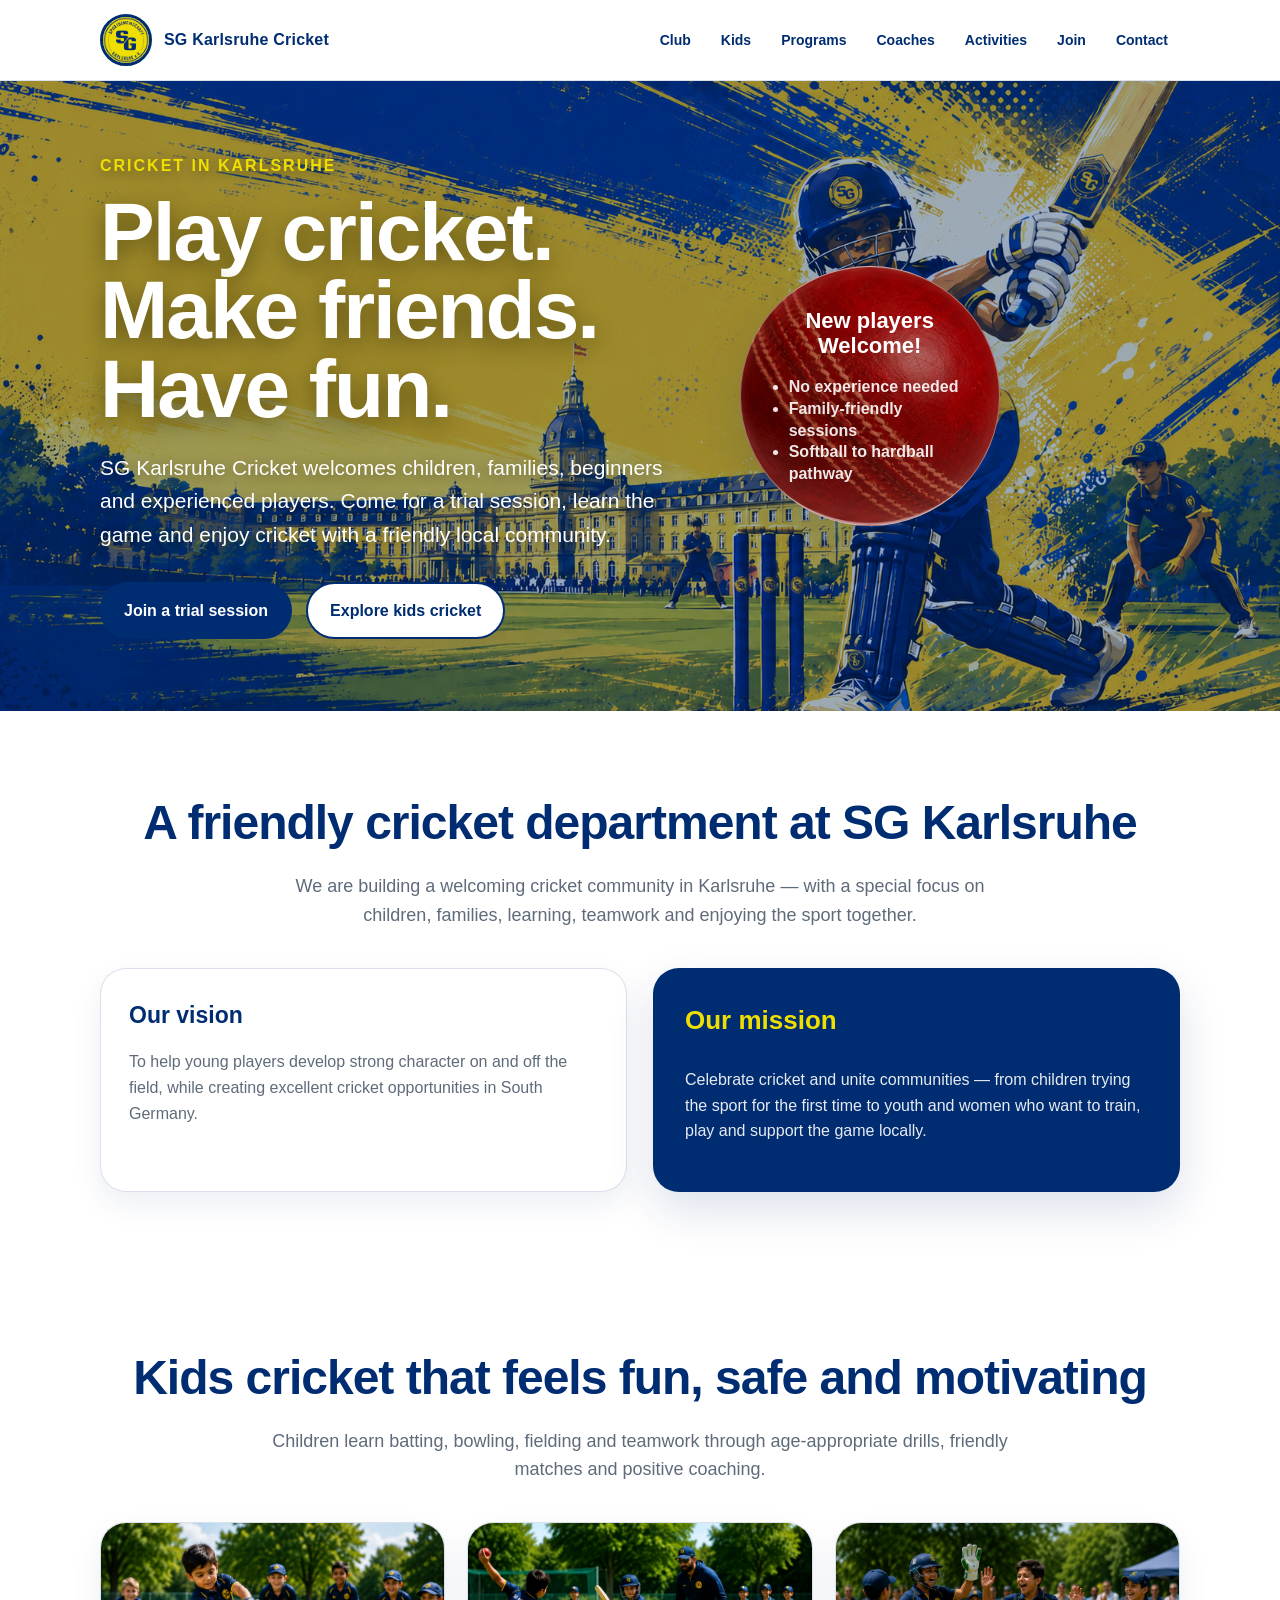
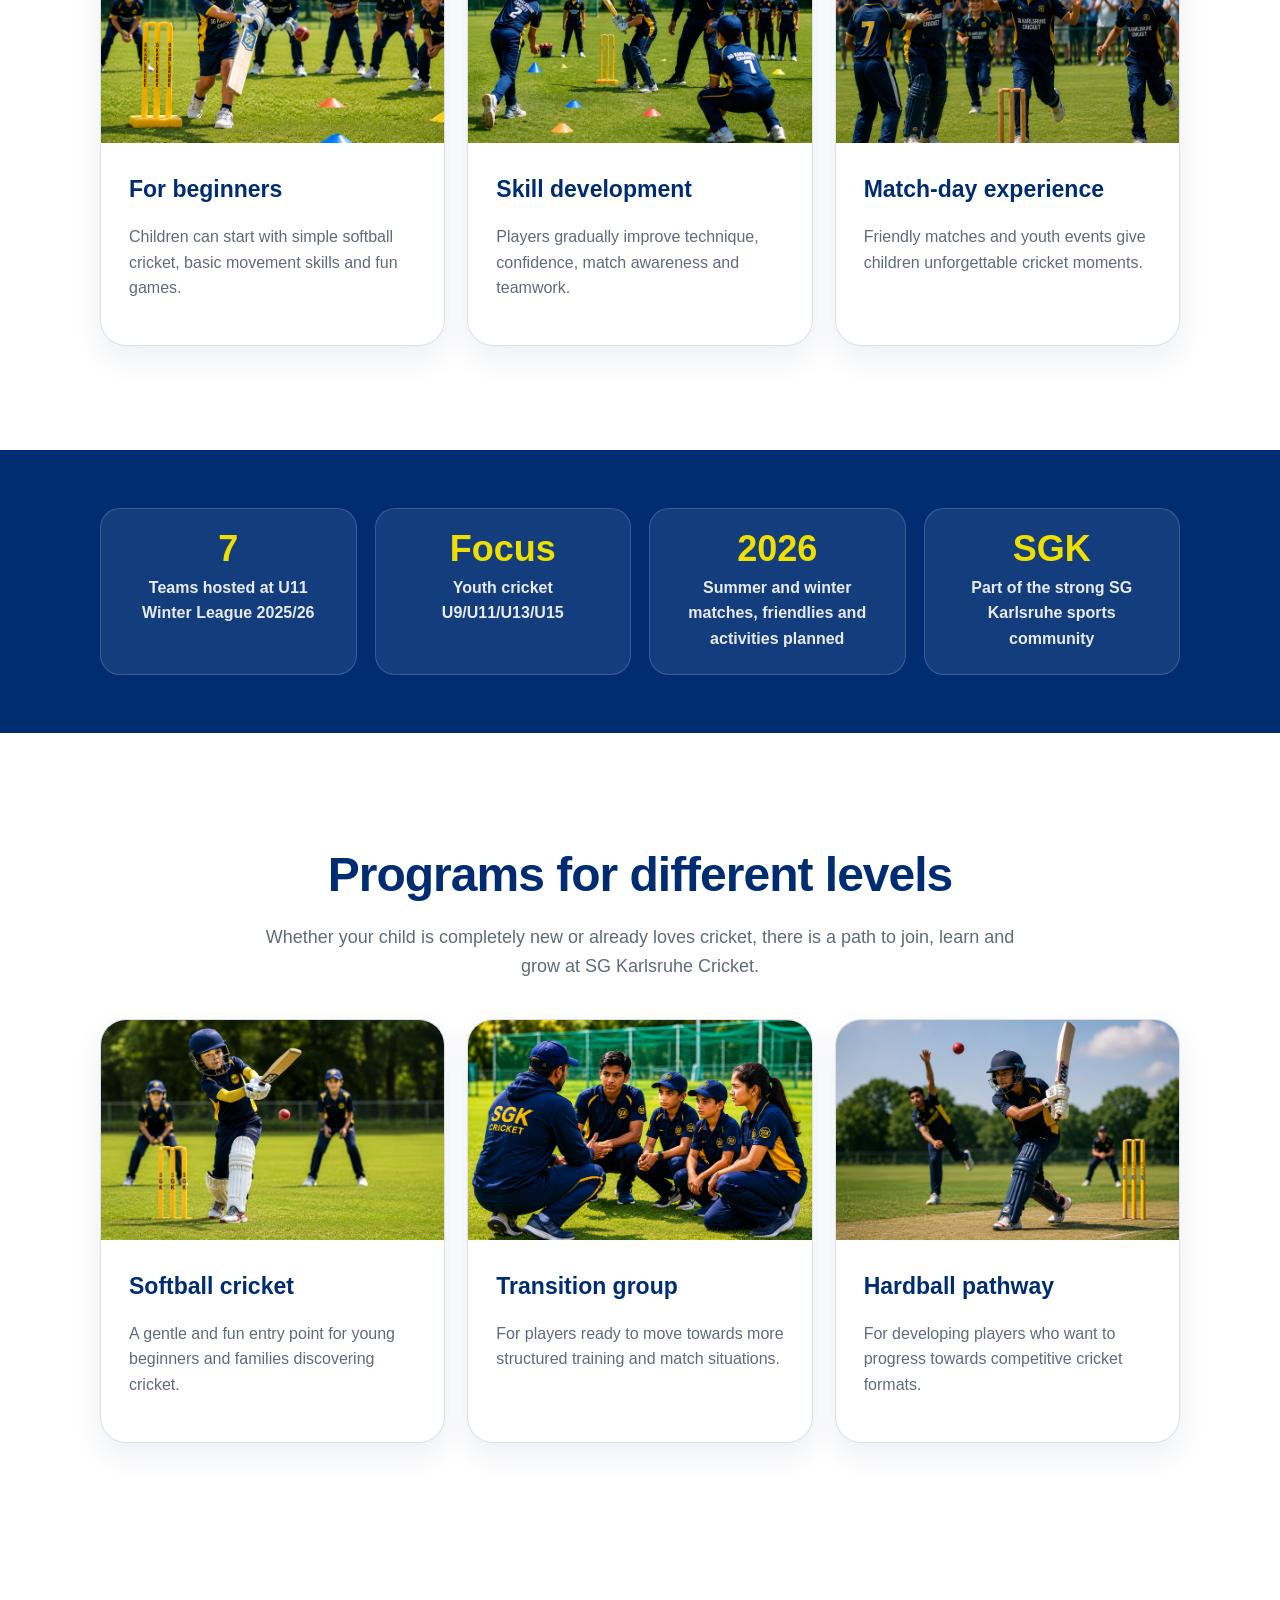
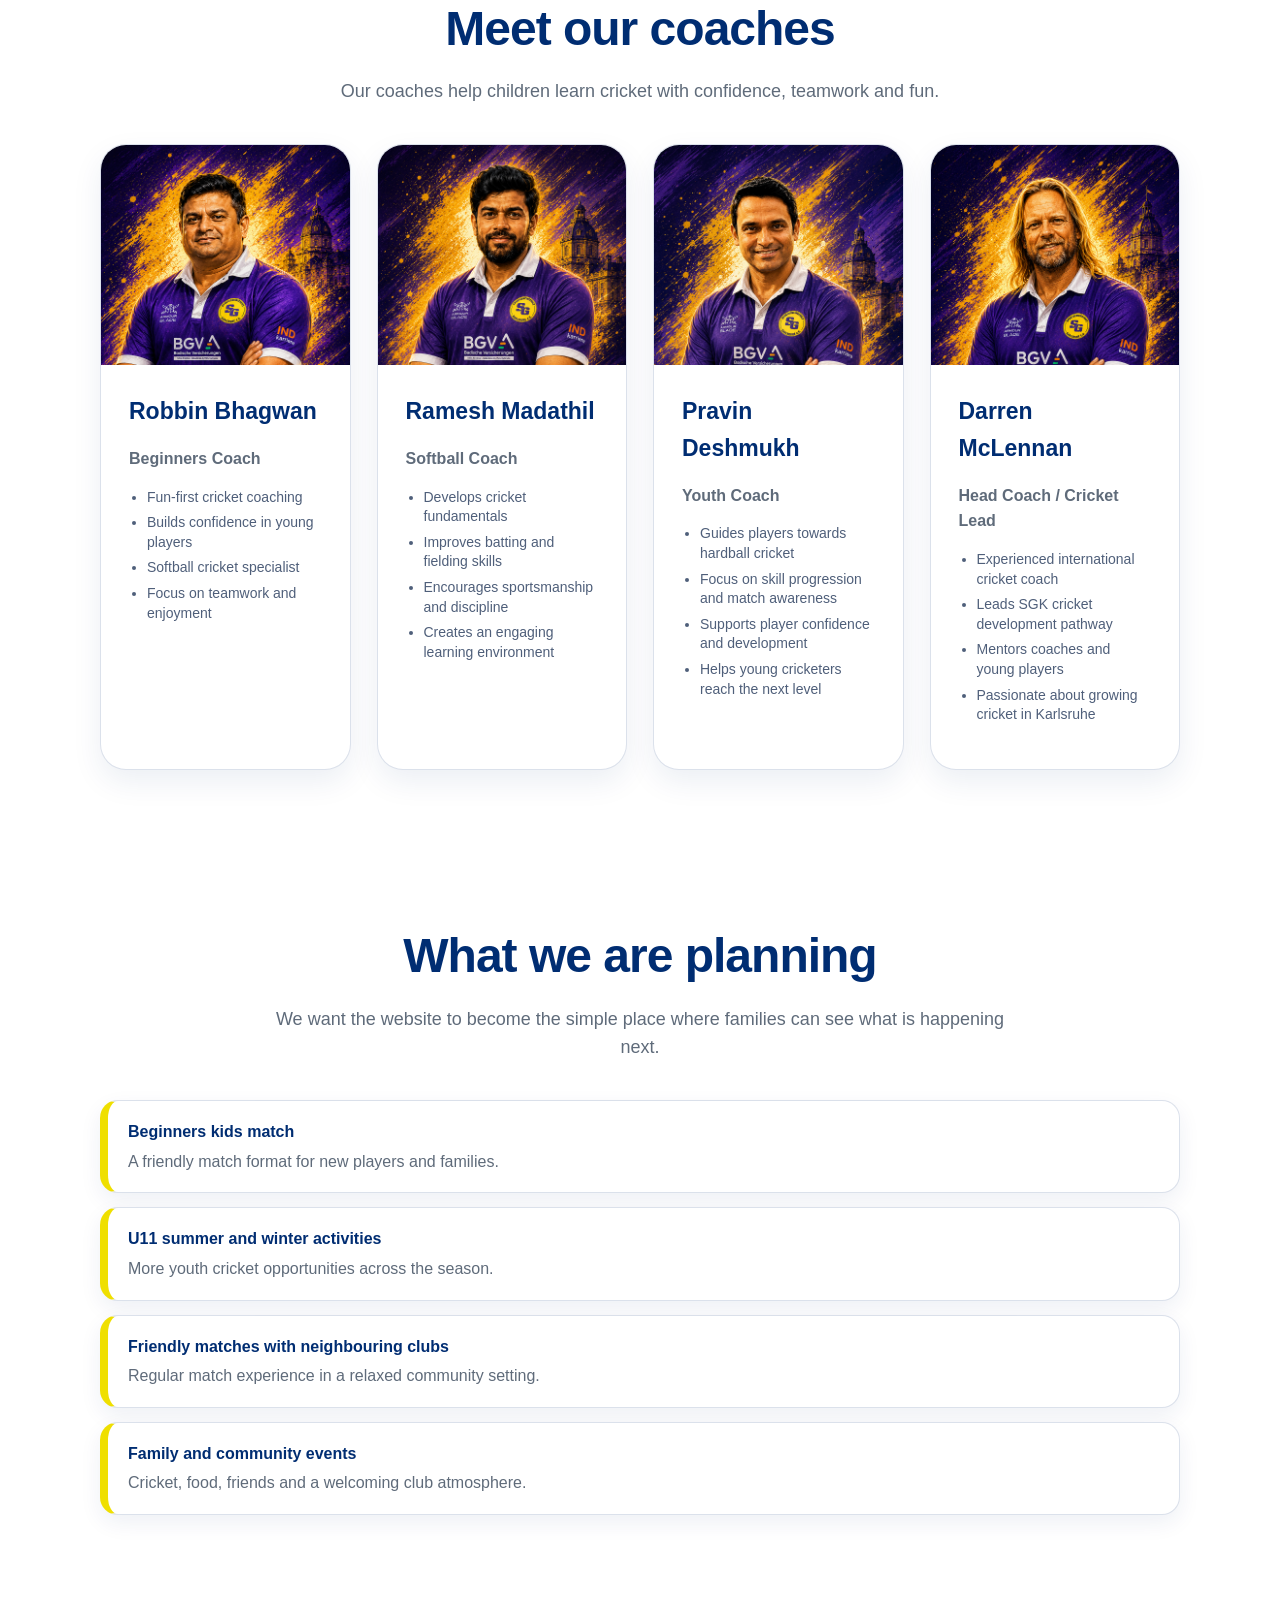
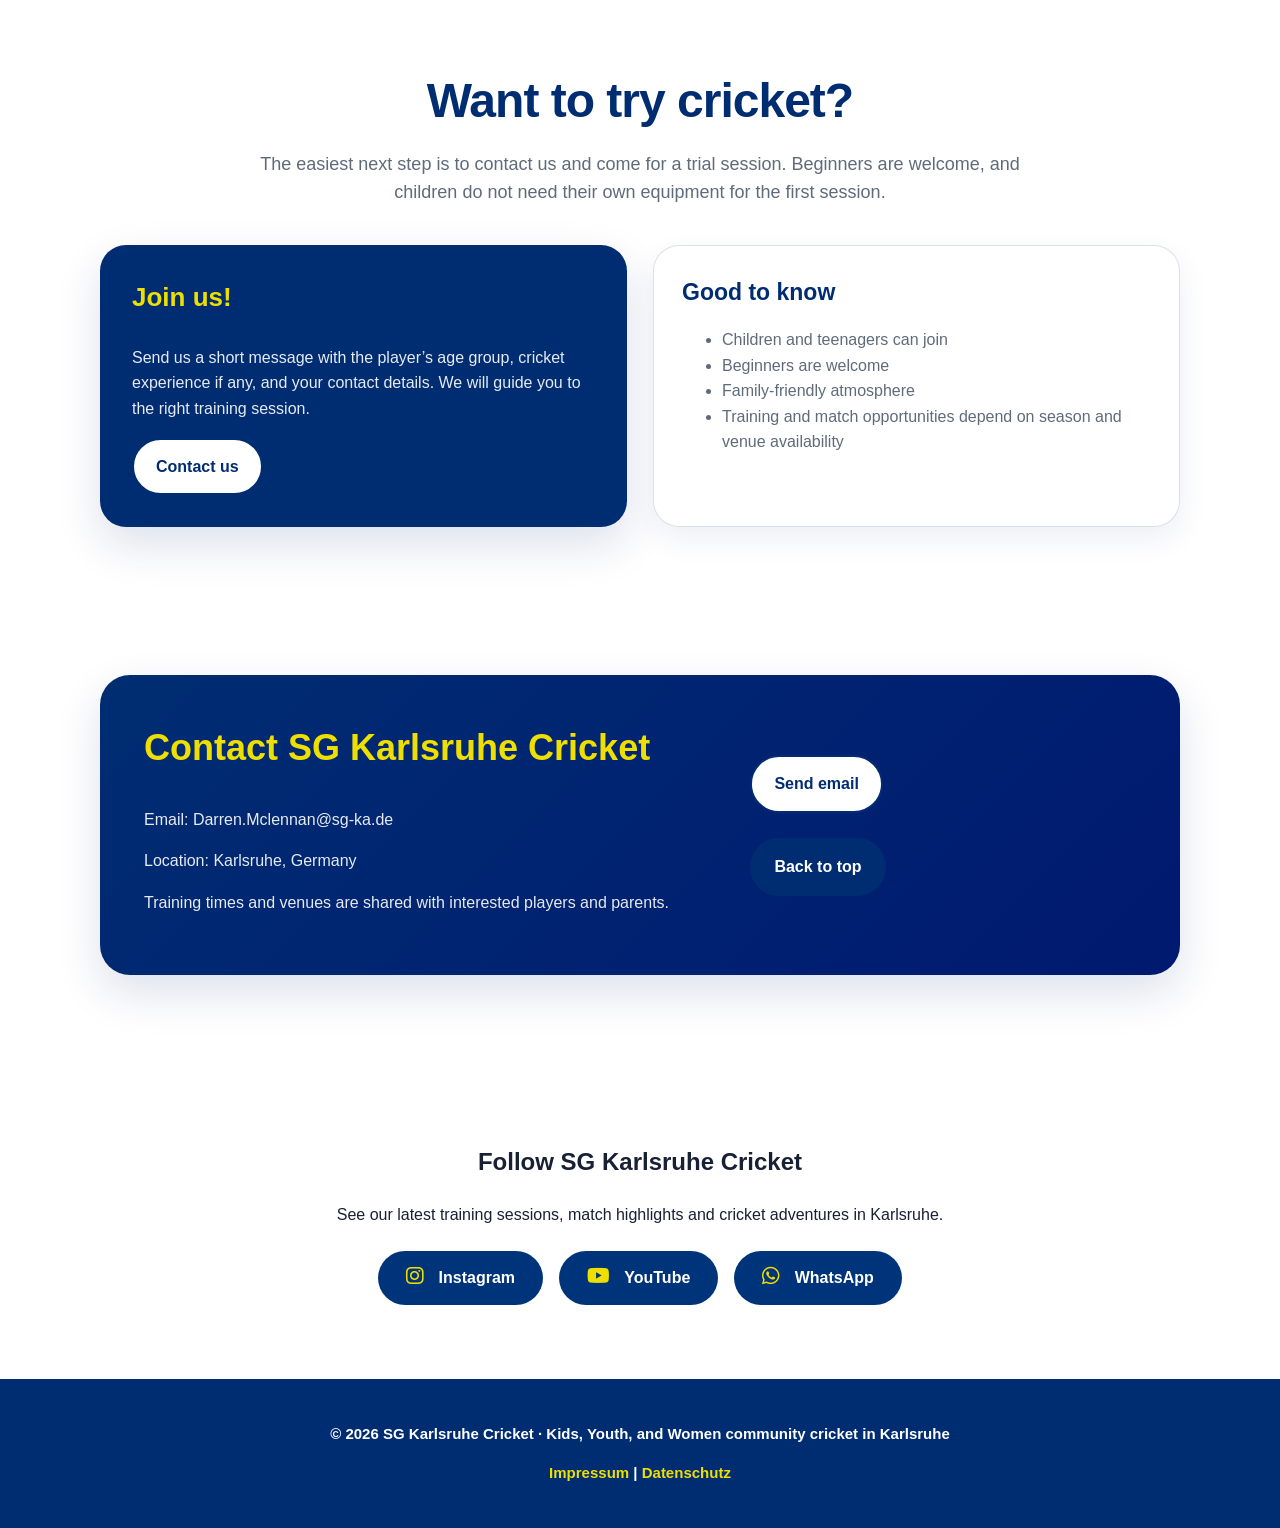
==== commit 1536287b: "changed ball position and text updated" ====
--- a/index.html
+++ b/index.html
@@ -101,7 +101,7 @@
       overflow: hidden;
       background:
         linear-gradient(rgba(0, 45, 114, 0.38), rgba(0, 45, 114, 0.38)),
-        url("images/hero-karlsruhe-cricket.png") center center / cover no-repeat;
+        url("images/hero-karlsruhe-cricket.png") center center/ cover no-repeat;
     }
 
     .hero-inner {
@@ -146,49 +146,67 @@
     }
 
     .hero-card {
-      background:
-        linear-gradient(rgba(120, 0, 0, 0.55), rgba(120, 0, 0, 0.45)),
-        url("images/cricket-ball.png");
-      background-size: cover;
-      background-position: center;
-      width: 340px;
-      height: 340px;
-      min-width: 340px;
-      max-width: 340px;
-      aspect-ratio: 1 / 1;
-      border-radius: 50%;
-      padding: 42px;
-      box-sizing: border-box;
-      box-shadow: var(--shadow);
-      border: 1px solid rgba(255,255,255,0.35);
-      display: flex;
-      flex-direction: column;
-      justify-content: center;
-      overflow: hidden;
-      backdrop-filter: blur(4px);
-      animation: ballFloat 4s ease-in-out infinite;
-    }
-
-    @keyframes ballFloat {
-      0% {
-        transform: rotate(1deg) translate(140px, 100px) scale(1);
-      }
-      50% {
-        transform: rotate(4deg) translate(145px, 92px) scale(1.02);
-      }
-      100% {
-        transform: rotate(1deg) translate(140px, 100px) scale(1);
-      }
+  background:
+    linear-gradient(rgba(120, 0, 0, 0.55), rgba(120, 0, 0, 0.45)),
+    url("images/cricket-ball.png");
+  background-size: cover;
+  background-position: center;
+  width: 260px;
+  height: 260px;
+  min-width: 260px;
+  max-width: 260px;
+  border-radius: 50%;
+  padding: 30px;
+  box-sizing: border-box;
+  box-shadow: var(--shadow);
+  border: 1px solid rgba(255,255,255,0.35);
+  display: flex;
+  flex-direction: column;
+  justify-content: center;
+  overflow: hidden;
+  backdrop-filter: blur(4px);
+  animation: ballFloat 4s ease-in-out infinite;
+}
+
+.hero-card h2 {
+  font-size: 18px;
+  margin: 0 0 12px;
+.hero-card li {
+    text-shadow: 0 2px 4px rgba(0,0,0,0.7);
+}
+}
+
+.hero-card ul {
+  font-size: 13px;
+  line-height: 1.3;
+  padding-left: 16px;
+}
+
+  @keyframes ballFloat {
+  0% {
+    transform: rotate(1deg) translate(260px, 135px) scale(1);
+  }
+  50% {
+    transform: rotate(3deg) translate(266px, 128px) scale(1.015);
+  }
+  100% {
+    transform: rotate(1deg) translate(260px, 135px) scale(1);
+  }
+
+
     }
 
     .hero-card h2 {
-      font-size: 20px;
+      font-size: 22px;
       line-height: 1.15;
       margin: 0 0 18px;
       text-align: center;
       color: white;
     }
 
+    .hero-card li {
+    font-size: 16px;
+    }
     .hero-card ul {
       margin: 0;
       padding-left: 18px;
@@ -517,7 +535,9 @@
       nav {
         justify-content: flex-start;
       }
-
+      .hero {
+      background-position: 70% top;
+     }
       .hero-inner,
       .grid-3,
       .grid-2,
@@ -598,12 +618,12 @@
         </div>
 
         <div class="hero-card">
-          <h2>New players welcome</h2>
+          <h2>New players Welcome!</h2>
           <ul>
-            <li>No previous cricket experience needed</li>
-            <li>Youth cricket and family-friendly sessions</li>
-            <li>Beginner pathway from softball to hard-ball</li>
-            <li>Training, matches and community events</li>
+            <li>No experience needed</li>
+            <li>Family-friendly sessions</li>
+            <li>Softball to hardball pathway</li>
+            
           </ul>
         </div>
       </div>
@@ -631,7 +651,7 @@
           <h3>Our mission</h3>
           <p>
             Celebrate cricket and unite communities — from children trying the sport for the first time
-            to adults who want to train, play and support the game locally.
+            to youth and women who want to train, play and support the game locally.
           </p>
         </div>
       </div>
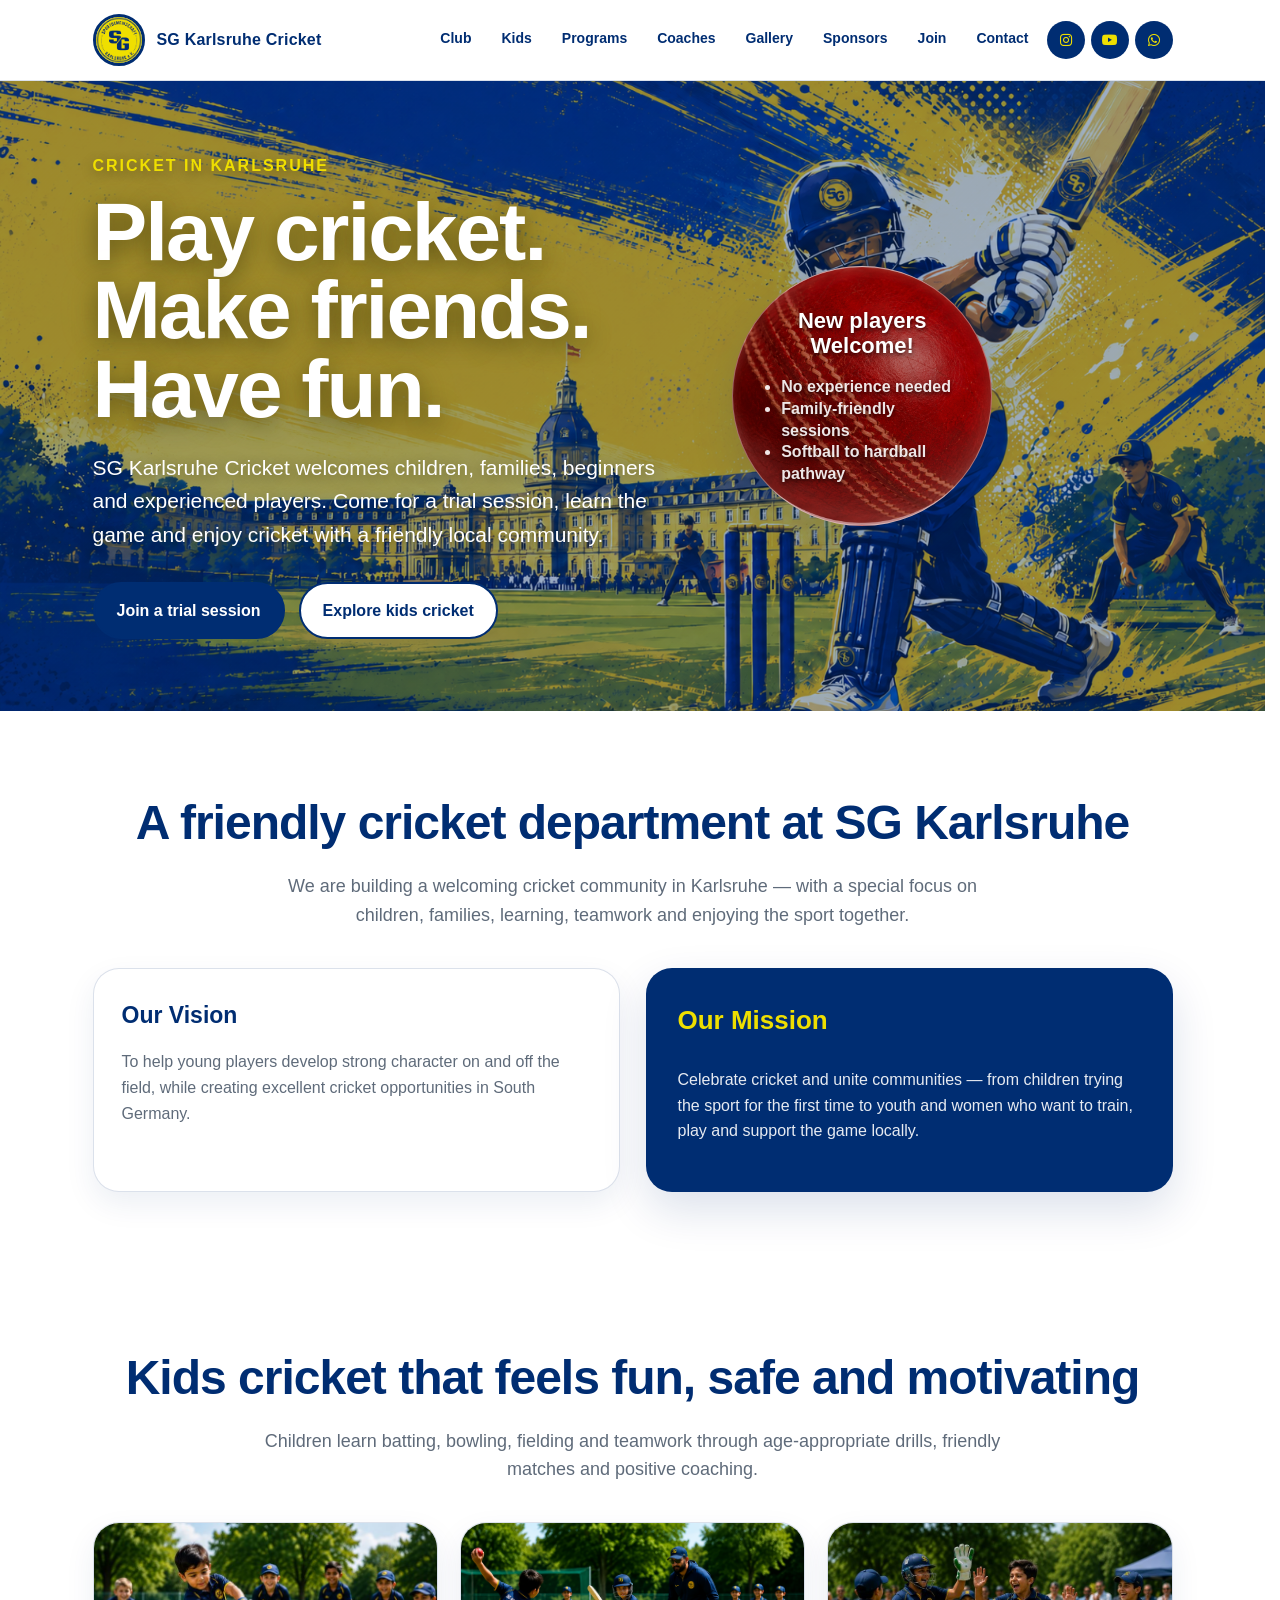
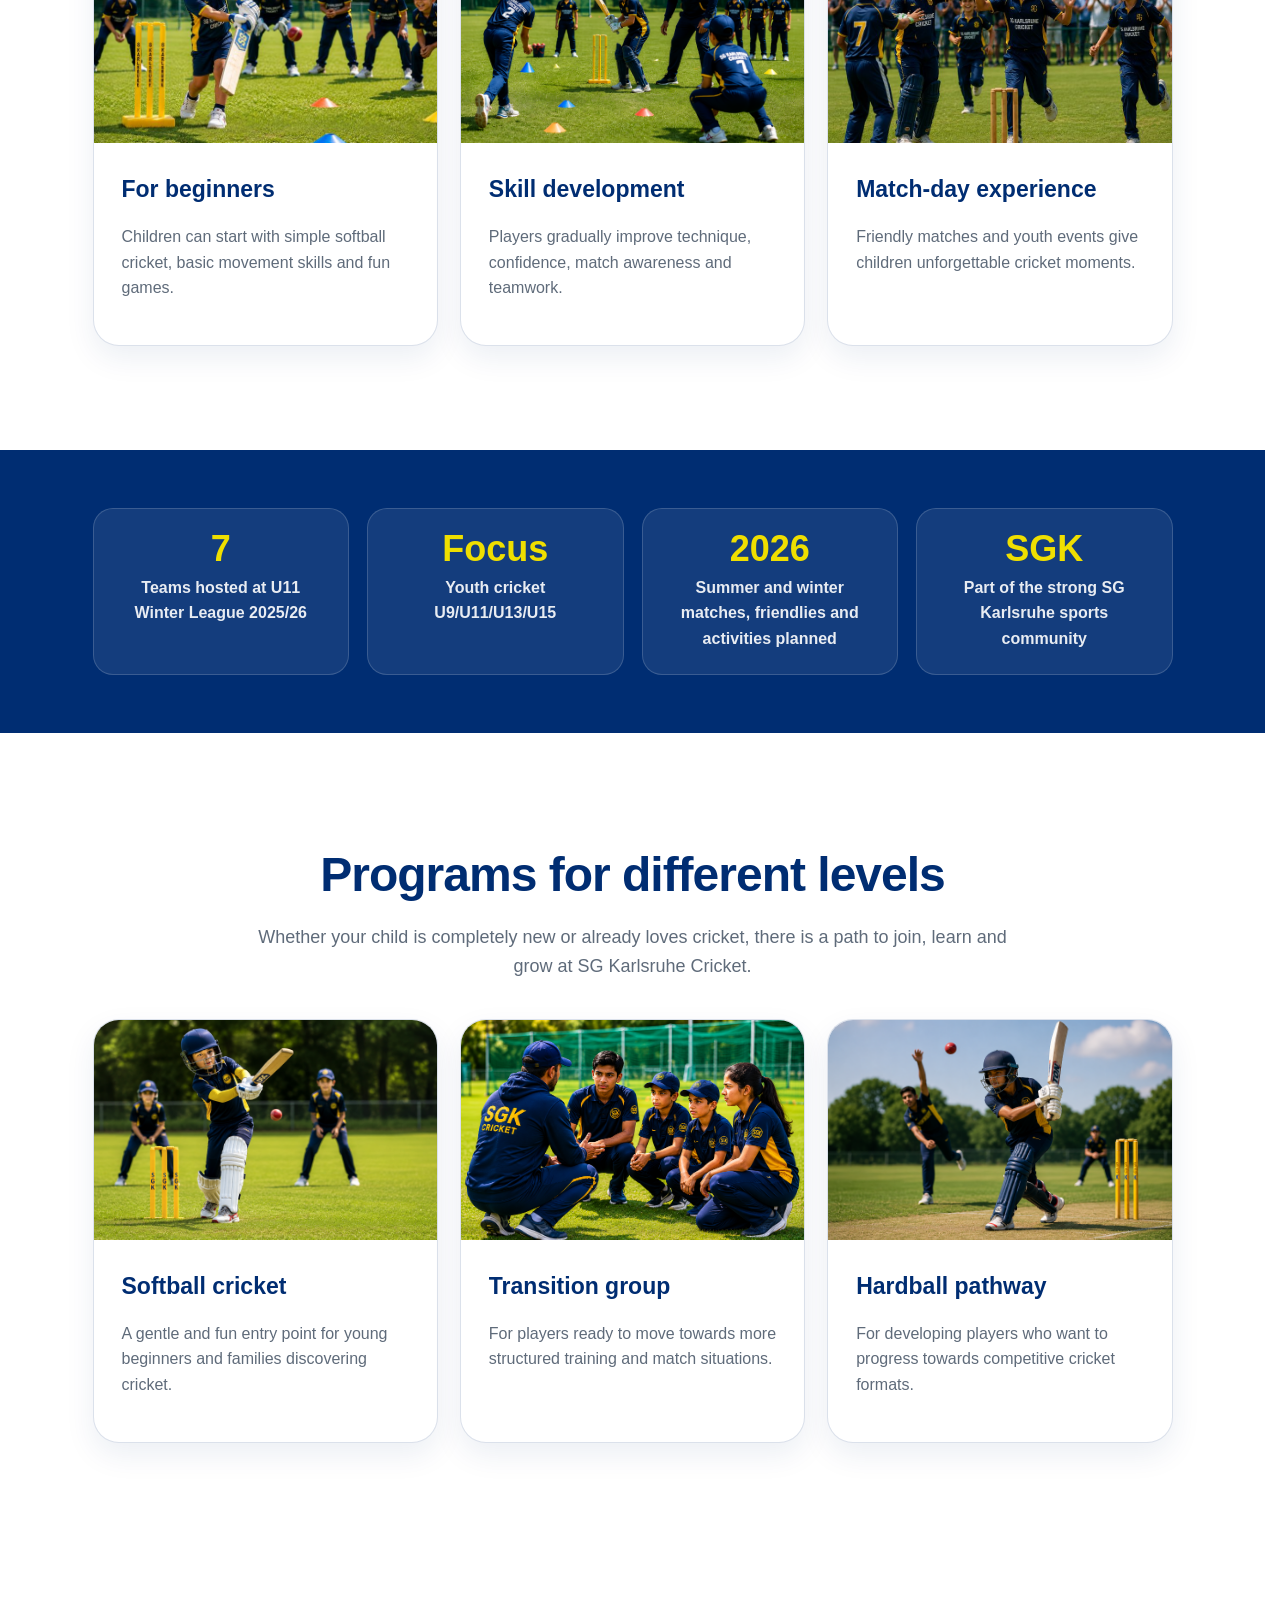
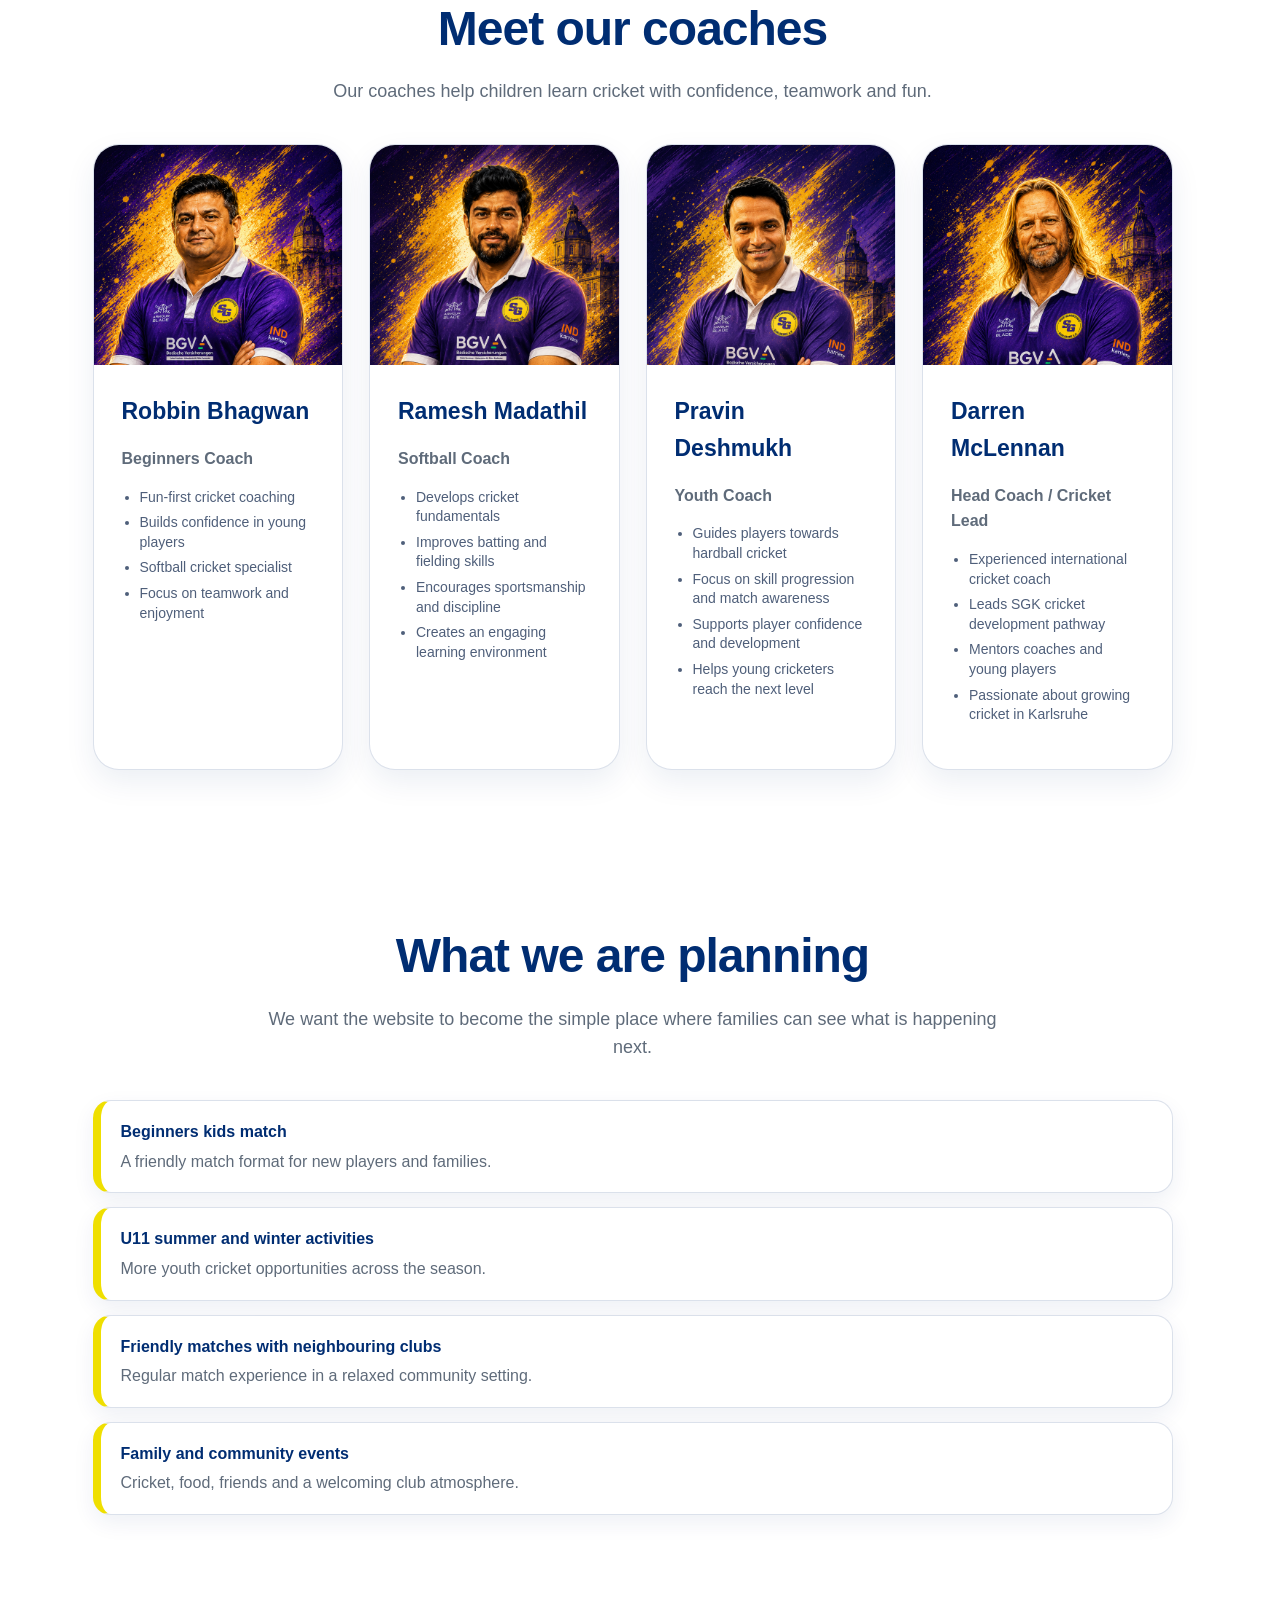
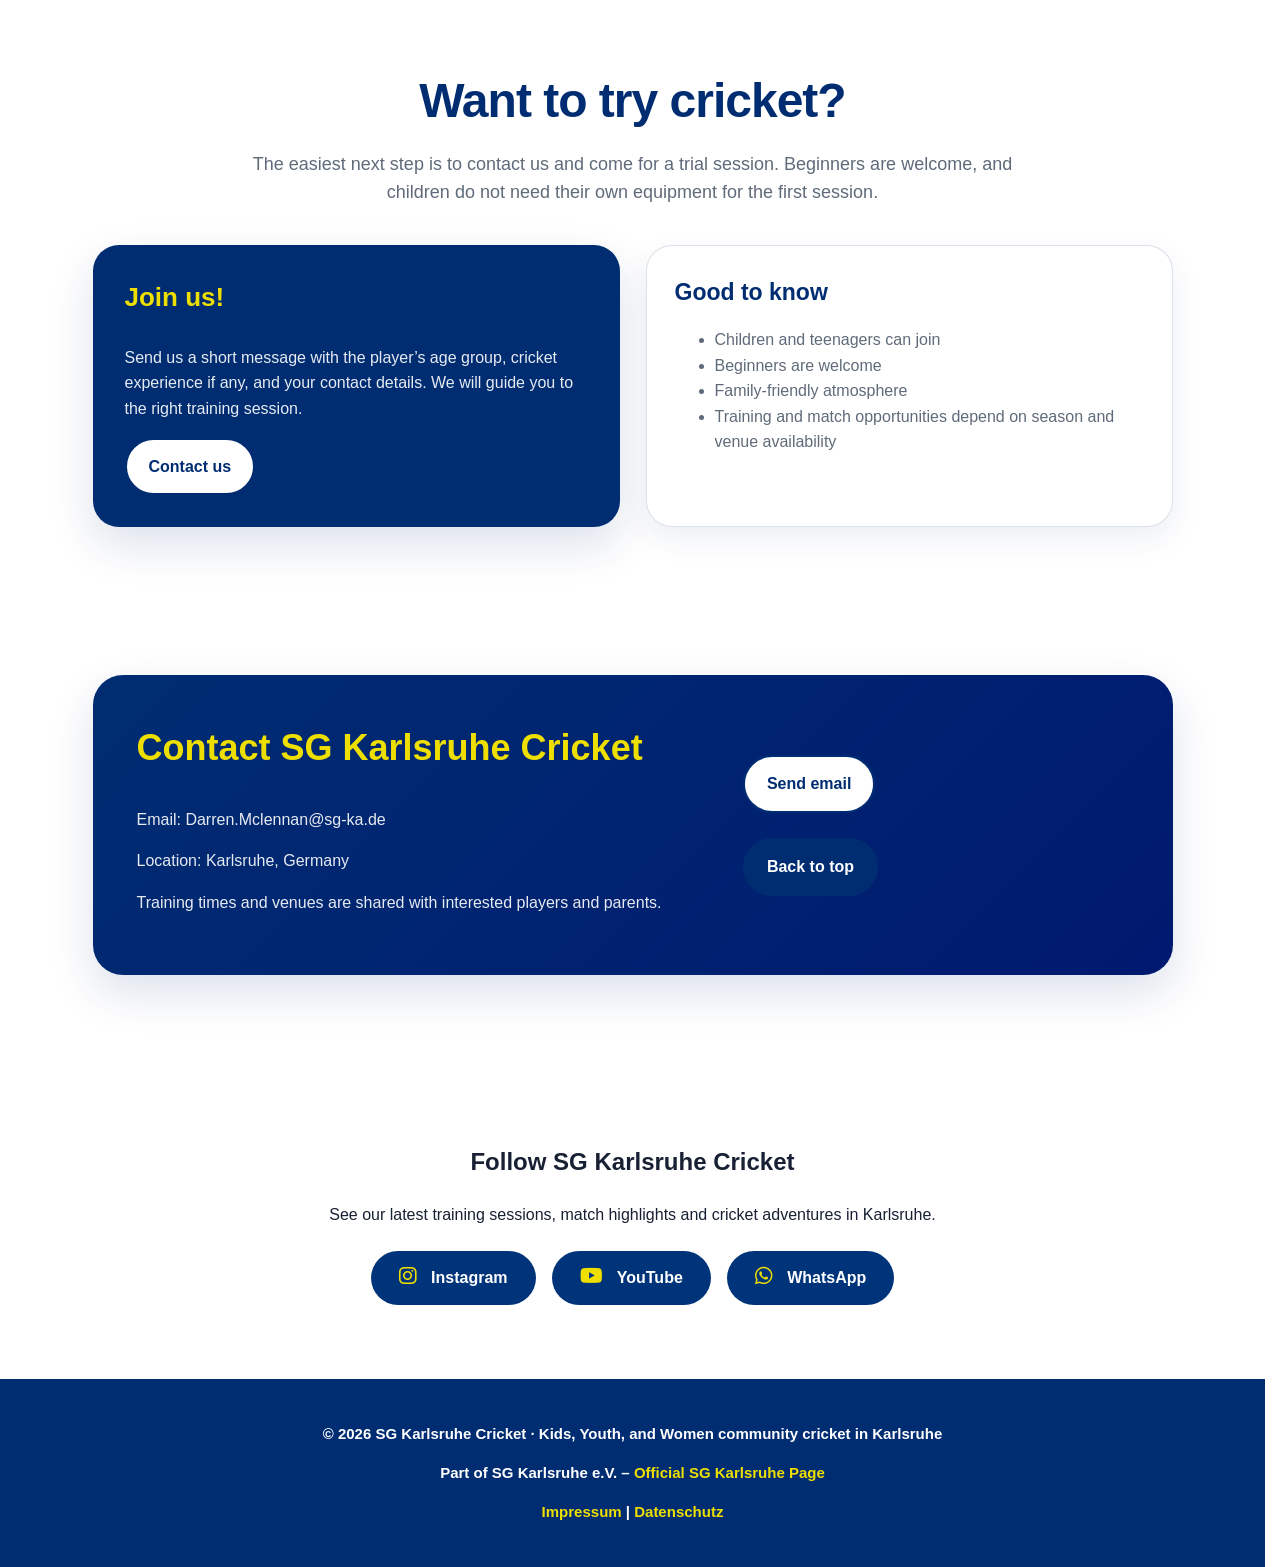
==== commit 8bd715ee: "Sponsor Page added and common CSS file introduced" ====
--- a/index.html
+++ b/index.html
@@ -7,596 +7,38 @@
 
   <link rel="stylesheet"
     href="https://cdnjs.cloudflare.com/ajax/libs/font-awesome/6.5.1/css/all.min.css">
-
-  <style>
-    :root {
-      --sg-yellow: #efdf00;
-      --sg-yellow-soft: #fff6a8;
-      --sg-blue: #002d72;
-      --sg-blue-dark: #001970;
-      --white: #ffffff;
-      --ink: #182033;
-      --muted: #5f6b7a;
-      --line: rgba(0, 45, 114, 0.14);
-      --shadow: 0 18px 45px rgba(0, 45, 114, 0.14);
-    }
-
-    * { box-sizing: border-box; }
-
-    html { scroll-behavior: smooth; }
-
-    body {
-      margin: 0;
-      font-family: Arial, Helvetica, sans-serif;
-      color: var(--ink);
-      background: var(--white);
-      line-height: 1.6;
-    }
-
-    a { color: inherit; }
-
-    header {
-      position: sticky;
-      top: 0;
-      z-index: 50;
-      background: rgba(255, 255, 255, 0.96);
-      backdrop-filter: blur(10px);
-      border-bottom: 1px solid var(--line);
-    }
-
-    .nav-wrap {
-      max-width: 1120px;
-      margin: 0 auto;
-      padding: 14px 20px;
-      display: flex;
-      align-items: center;
-      justify-content: space-between;
-      gap: 18px;
-    }
-
-    .brand {
-      display: flex;
-      align-items: center;
-      gap: 12px;
-      font-weight: 900;
-      color: var(--sg-blue);
-      text-decoration: none;
-      white-space: nowrap;
-      letter-spacing: 0.2px;
-    }
-
-    .site-logo {
-      width: 52px;
-      height: 52px;
-      object-fit: contain;
-      display: block;
-      border-radius: 50%;
-      background: var(--sg-yellow);
-      border: 3px solid var(--sg-blue);
-    }
-
-    nav {
-      display: flex;
-      gap: 6px;
-      flex-wrap: wrap;
-      justify-content: flex-end;
-    }
-
-    nav a {
-      text-decoration: none;
-      padding: 10px 12px;
-      border-radius: 999px;
-      font-weight: 800;
-      font-size: 14px;
-      color: var(--sg-blue);
-    }
-
-    nav a:hover {
-      background: var(--sg-yellow);
-    }
-
-    .hero {
-      position: relative;
-      color: white;
-      overflow: hidden;
-      background:
-        linear-gradient(rgba(0, 45, 114, 0.38), rgba(0, 45, 114, 0.38)),
-        url("images/hero-karlsruhe-cricket.png") center center/ cover no-repeat;
-    }
-
-    .hero-inner {
-      max-width: 1120px;
-      min-height: 620px;
-      margin: 0 auto;
-      padding: 72px 20px;
-      display: grid;
-      grid-template-columns: 1.15fr 0.85fr;
-      gap: 44px;
-      align-items: center;
-      position: relative;
-      z-index: 2;
-    }
-
-    .eyebrow {
-      font-weight: 900;
-      text-transform: uppercase;
-      letter-spacing: 2px;
-      margin-bottom: 14px;
-      color: var(--sg-yellow);
-      text-shadow: 0 3px 12px rgba(0,0,0,0.35);
-    }
-
-    .hero h1 {
-      font-size: clamp(44px, 8vw, 82px);
-      line-height: 0.96;
-      margin: 0 0 22px;
-      letter-spacing: -2px;
-      color: white;
-      text-shadow:
-        0 6px 24px rgba(0,0,0,0.45),
-        0 0 40px rgba(255,220,0,0.18);
-    }
-
-    .hero p {
-      font-size: 21px;
-      max-width: 700px;
-      margin: 0 0 30px;
-      color: white;
-      text-shadow: 0 3px 14px rgba(0,0,0,0.38);
-    }
-
-    .hero-card {
-  background:
-    linear-gradient(rgba(120, 0, 0, 0.55), rgba(120, 0, 0, 0.45)),
-    url("images/cricket-ball.png");
-  background-size: cover;
-  background-position: center;
-  width: 260px;
-  height: 260px;
-  min-width: 260px;
-  max-width: 260px;
-  border-radius: 50%;
-  padding: 30px;
-  box-sizing: border-box;
-  box-shadow: var(--shadow);
-  border: 1px solid rgba(255,255,255,0.35);
-  display: flex;
-  flex-direction: column;
-  justify-content: center;
-  overflow: hidden;
-  backdrop-filter: blur(4px);
-  animation: ballFloat 4s ease-in-out infinite;
-}
-
-.hero-card h2 {
-  font-size: 18px;
-  margin: 0 0 12px;
-.hero-card li {
-    text-shadow: 0 2px 4px rgba(0,0,0,0.7);
-}
-}
-
-.hero-card ul {
-  font-size: 13px;
-  line-height: 1.3;
-  padding-left: 16px;
-}
-
-  @keyframes ballFloat {
-  0% {
-    transform: rotate(1deg) translate(260px, 135px) scale(1);
-  }
-  50% {
-    transform: rotate(3deg) translate(266px, 128px) scale(1.015);
-  }
-  100% {
-    transform: rotate(1deg) translate(260px, 135px) scale(1);
-  }
-
-
-    }
-
-    .hero-card h2 {
-      font-size: 22px;
-      line-height: 1.15;
-      margin: 0 0 18px;
-      text-align: center;
-      color: white;
-    }
-
-    .hero-card li {
-    font-size: 16px;
-    }
-    .hero-card ul {
-      margin: 0;
-      padding-left: 18px;
-      font-size: 16px;
-      line-height: 1.35;
-      color: rgba(255,255,255,0.9);
-      font-weight: 550;
-    }
-
-    .buttons {
-      display: flex;
-      flex-wrap: wrap;
-      gap: 14px;
-      transition: all 0.25s ease;
-    }
-
-    .buttons a:hover {
-      transform: translateY(-3px);
-    }
-
-    .btn {
-      display: inline-block;
-      border-radius: 999px;
-      padding: 14px 22px;
-      font-weight: 900;
-      text-decoration: none;
-      cursor: pointer;
-      border: 2px solid var(--sg-blue);
-    }
-
-    .btn-primary {
-      background: var(--sg-blue);
-      color: var(--white);
-    }
-
-    .btn-secondary {
-      background: var(--white);
-      color: var(--sg-blue);
-    }
-
-    .section {
-      max-width: 1120px;
-      margin: 0 auto;
-      padding: 74px 20px;
-    }
-
-    .section-title {
-      text-align: center;
-      margin-bottom: 38px;
-    }
-
-    .section-title h2 {
-      font-size: clamp(30px, 5vw, 48px);
-      margin: 0 0 10px;
-      color: var(--sg-blue);
-      letter-spacing: -1px;
-    }
-
-    .section-title p {
-      margin: 0 auto;
-      color: var(--muted);
-      max-width: 760px;
-      font-size: 18px;
-    }
-
-    .grid-2 {
-      display: grid;
-      grid-template-columns: repeat(2, minmax(0, 1fr));
-      gap: 26px;
-      align-items: stretch;
-    }
-
-    .grid-3 {
-      display: grid;
-      grid-template-columns: repeat(3, minmax(0, 1fr));
-      gap: 22px;
-      align-items: stretch;
-    }
-
-    .grid-4 {
-      display: grid;
-      grid-template-columns: repeat(4, minmax(0, 1fr));
-      gap: 26px;
-      align-items: stretch;
-    }
-
-    .card,
-    .info-box {
-      background: var(--white);
-      border: 1px solid var(--line);
-      border-radius: 26px;
-      overflow: hidden;
-      box-shadow: 0 12px 30px rgba(0,45,114,0.08);
-    }
-
-    .card {
-      display: flex;
-      flex-direction: column;
-      height: 100%;
-    }
-
-    .card-body,
-    .info-box {
-      padding: 28px;
-    }
-
-    .card-body {
-      flex: 1;
-    }
-
-    .card h3,
-    .info-box h3 {
-      margin: 0 0 10px;
-      color: var(--sg-blue);
-      font-size: 23px;
-    }
-
-    .card p,
-    .info-box p,
-    .info-box li {
-      color: var(--muted);
-    }
-
-    .card-image,
-    .coach-card {
-      width: 100%;
-      height: 220px;
-      object-fit: cover;
-      display: block;
-      flex-shrink: 0;
-    }
-
-    .card-image {
-      object-position: center;
-    }
-
-    .coach-card {
-      object-position: center top;
-    }
-
-    .coach-points {
-      margin-top: 12px;
-      padding-left: 18px;
-      color: #4f5f7a;
-    }
-
-    .coach-points li {
-      margin-bottom: 6px;
-      font-size: 14px;
-      line-height: 1.4;
-    }
-
-    .highlight {
-      background: var(--sg-blue);
-      color: var(--white);
-      border-radius: 26px;
-      padding: 32px;
-      box-shadow: var(--shadow);
-    }
-
-    .highlight h3 {
-      color: var(--sg-yellow);
-      margin-top: 0;
-      font-size: 26px;
-    }
-
-    .highlight p,
-    .highlight li {
-      color: rgba(255,255,255,0.9);
-    }
-
-    .band {
-      background: var(--sg-blue);
-      color: var(--white);
-      margin: 30px 0;
-    }
-
-    .band-inner {
-      max-width: 1120px;
-      margin: 0 auto;
-      padding: 58px 20px;
-      display: grid;
-      grid-template-columns: repeat(4, minmax(0, 1fr));
-      gap: 18px;
-    }
-
-    .stat {
-      background: rgba(255,255,255,0.08);
-      border: 1px solid rgba(255,255,255,0.16);
-      border-radius: 20px;
-      padding: 22px;
-      text-align: center;
-    }
-
-    .stat strong {
-      display: block;
-      color: var(--sg-yellow);
-      font-size: 36px;
-      line-height: 1;
-    }
-
-    .stat span {
-      display: block;
-      margin-top: 8px;
-      font-weight: 700;
-      color: rgba(255,255,255,0.9);
-    }
-
-    .activity-list {
-      display: grid;
-      gap: 14px;
-    }
-
-    .activity {
-      background: var(--white);
-      border: 1px solid var(--line);
-      border-left: 8px solid var(--sg-yellow);
-      border-radius: 18px;
-      padding: 18px 20px;
-      box-shadow: 0 8px 22px rgba(0,45,114,0.07);
-    }
-
-    .activity strong {
-      color: var(--sg-blue);
-      display: block;
-      margin-bottom: 4px;
-    }
-
-    .activity span {
-      color: var(--muted);
-    }
-
-    .contact-panel {
-      background: linear-gradient(135deg, var(--sg-blue), var(--sg-blue-dark));
-      color: var(--white);
-      border-radius: 30px;
-      padding: 44px;
-      display: grid;
-      grid-template-columns: 1.2fr 0.8fr;
-      gap: 28px;
-      align-items: center;
-      box-shadow: var(--shadow);
-    }
-
-    .contact-panel h2 {
-      color: var(--sg-yellow);
-      margin-top: 0;
-      font-size: 36px;
-    }
-
-    .contact-panel p {
-      color: rgba(255,255,255,0.9);
-    }
-
-    .social-section {
-      text-align: center;
-    }
-
-    .social-section p {
-      max-width: 700px;
-      margin: 0 auto;
-    }
-
-    .social-links {
-      display: flex;
-      justify-content: center;
-      gap: 16px;
-      flex-wrap: wrap;
-      margin-top: 24px;
-    }
-
-    .social-links a {
-      background: #00347a;
-      color: white;
-      padding: 14px 28px;
-      border-radius: 999px;
-      text-decoration: none;
-      font-weight: 700;
-    }
-
-    .social-links a:hover {
-      background: #ffcc00;
-      color: #00347a;
-    }
-
-    .social-links i {
-      margin-right: 10px;
-      font-size: 20px;
-      color: var(--sg-yellow);
-    }
-
-    .site-footer {
-      background: var(--sg-blue);
-      color: white;
-      text-align: center;
-      padding: 28px 20px;
-      font-size: 15px;
-      font-weight: 700;
-    }
-
-    .site-footer a {
-      color: var(--sg-yellow);
-      text-decoration: none;
-      font-weight: 700;
-    }
-
-    .site-footer a:hover {
-      text-decoration: underline;
-    }
-
-    @media (max-width: 1200px) {
-      .hero-card {
-        width: 320px;
-        height: 320px;
-        min-width: 320px;
-        max-width: 320px;
-      }
-    }
-
-    @media (max-width: 900px) {
-      .nav-wrap {
-        align-items: flex-start;
-        flex-direction: column;
-      }
-
-      nav {
-        justify-content: flex-start;
-      }
-      .hero {
-      background-position: 70% top;
-     }
-      .hero-inner,
-      .grid-3,
-      .grid-2,
-      .band-inner,
-      .contact-panel {
-        grid-template-columns: 1fr;
-      }
-
-      .grid-4 {
-        grid-template-columns: repeat(2, minmax(0, 1fr));
-      }
-
-      .hero-inner {
-        min-height: auto;
-        padding: 56px 20px;
-      }
-
-      .hero-card {
-        animation: none;
-        transform: none;
-      }
-    }
-
-    @media (max-width: 560px) {
-      .grid-4 {
-        grid-template-columns: 1fr;
-      }
-
-      .hero h1 {
-        font-size: 42px;
-      }
-
-      .hero-card {
-        width: 300px;
-        height: 300px;
-        min-width: 300px;
-        max-width: 300px;
-        padding: 36px;
-      }
-    }
-  </style>
+  <link rel="stylesheet" href="css/style.css">
 </head>
 
 <body>
   <header>
     <div class="nav-wrap">
-      <a class="brand" href="#top">
+     <a class="brand" href="index.html#top">
         <img class="site-logo" src="images/sgk-logo.png" alt="SG Karlsruhe logo">
         <span>SG Karlsruhe Cricket</span>
       </a>
 
       <nav>
-        <a href="#about">Club</a>
-        <a href="#kids">Kids</a>
-        <a href="#programs">Programs</a>
-        <a href="#coaches">Coaches</a>
-        <a href="#activities">Activities</a>
-        <a href="#join">Join</a>
-        <a href="#contact">Contact</a>
+<a href="index.html#about">Club</a>
+<a href="index.html#kids">Kids</a>
+<a href="index.html#programs">Programs</a>
+<a href="index.html#coaches">Coaches</a>
+<a href="gallery.html">Gallery</a>
+<a href="sponsors.html">Sponsors</a>
+<a href="index.html#join">Join</a>
+<a href="index.html#contact">Contact</a>
+
+<a class="nav-social" href="https://www.instagram.com/cricket.sg.karlsruhe" target="_blank">
+  <i class="fab fa-instagram"></i>
+</a>
+
+<a class="nav-social" href="https://www.youtube.com/@SGKcricket" target="_blank">
+  <i class="fab fa-youtube"></i>
+</a>
+
+<a class="nav-social" href="https://wa.me/4917683696175" target="_blank">
+  <i class="fab fa-whatsapp"></i>
+</a>
       </nav>
     </div>
   </header>
@@ -640,7 +82,7 @@
 
       <div class="grid-2">
         <div class="info-box">
-          <h3>Our vision</h3>
+          <h3>Our Vision</h3>
           <p>
             To help young players develop strong character on and off the field, while creating excellent
             cricket opportunities in South Germany.
@@ -648,7 +90,7 @@
         </div>
 
         <div class="highlight">
-          <h3>Our mission</h3>
+          <h3>Our Mission</h3>
           <p>
             Celebrate cricket and unite communities — from children trying the sport for the first time
             to youth and women who want to train, play and support the game locally.
@@ -888,12 +330,20 @@
     </section>
   </main>
 
-  <footer class="site-footer">
-    <p>© 2026 SG Karlsruhe Cricket · Kids, Youth, and Women community cricket in Karlsruhe</p>
-    <p>
-      <a href="impressum.html">Impressum</a> |
-      <a href="datenschutz.html">Datenschutz</a>
-    </p>
-  </footer>
+<footer class="site-footer">
+  <p>© 2026 SG Karlsruhe Cricket · Kids, Youth, and Women community cricket in Karlsruhe</p>
+
+  <p>
+    Part of SG Karlsruhe e.V. –
+    <a href="https://www.sg-ka.de/sportangebot/cricket/" target="_blank">
+      Official SG Karlsruhe Page
+    </a>
+  </p>
+
+  <p>
+    <a href="impressum.html">Impressum</a> |
+    <a href="datenschutz.html">Datenschutz</a>
+  </p>
+</footer>
 </body>
 </html>
--- a/css/style.css
+++ b/css/style.css
@@ -0,0 +1,744 @@
+/* SG Karlsruhe Cricket shared stylesheet */
+:root {
+  --sg-yellow: #efdf00;
+  --sg-yellow-soft: #fff6a8;
+  --sg-blue: #002d72;
+  --sg-blue-dark: #001970;
+  --white: #ffffff;
+  --ink: #182033;
+  --muted: #5f6b7a;
+  --line: rgba(0, 45, 114, 0.14);
+  --shadow: 0 18px 45px rgba(0, 45, 114, 0.14);
+}
+
+* {
+  box-sizing: border-box;
+}
+
+html {
+  scroll-behavior: smooth;
+  overflow-y: scroll;
+  scrollbar-gutter: stable;
+}
+
+body {
+  margin: 0;
+  font-family: Arial, Helvetica, sans-serif;
+  color: var(--ink);
+  background: var(--white);
+  line-height: 1.6;
+}
+
+a {
+  color: inherit;
+}
+
+section {
+  scroll-margin-top: 110px;
+}
+
+
+/* Header / navigation */
+header {
+  position: sticky;
+  top: 0;
+  z-index: 50;
+  background: rgba(255, 255, 255, 0.96);
+  backdrop-filter: blur(10px);
+  border-bottom: 1px solid var(--line);
+}
+
+.nav-wrap {
+  max-width: 1120px;
+  margin: 0 auto;
+  padding: 14px 20px;
+  display: flex;
+  align-items: center;
+  justify-content: space-between;
+  gap: 18px;
+}
+
+nav {
+  display: flex;
+  gap: 6px;
+  flex-wrap: wrap;
+  justify-content: flex-end;
+}
+
+
+.brand {
+  display: flex;
+  align-items: center;
+  gap: 12px;
+  font-weight: 900;
+  color: var(--sg-blue);
+  text-decoration: none;
+  white-space: nowrap;
+  letter-spacing: 0.2px;
+  font-size: 16px;
+}
+
+.site-logo {
+  width: 52px;
+  height: 52px;
+  object-fit: contain;
+  display: block;
+  border-radius: 50%;
+  background: var(--sg-yellow);
+  border: 3px solid var(--sg-blue);
+}
+
+
+nav a {
+  text-decoration: none;
+  padding: 10px 12px;
+  border-radius: 999px;
+  font-weight: 800;
+  font-size: 14px;
+  line-height: 1;
+  color: var(--sg-blue);
+}
+
+nav a:hover {
+  background: var(--sg-yellow);
+}
+
+.nav-social {
+  width: 38px;
+  height: 38px;
+  min-width: 38px;
+  padding: 0;
+  display: inline-flex;
+  align-items: center;
+  justify-content: center;
+  background: var(--sg-blue);
+  color: var(--sg-yellow);
+  border-radius: 50%;
+}
+
+.nav-social:hover {
+  background: var(--sg-yellow);
+  color: var(--sg-blue);
+}
+
+/* Home hero */
+.hero {
+  position: relative;
+  color: white;
+  overflow: hidden;
+  background:
+    linear-gradient(rgba(0, 45, 114, 0.38), rgba(0, 45, 114, 0.38)),
+    url("../images/hero-karlsruhe-cricket.png") center center / cover no-repeat;
+}
+
+.hero-inner {
+  max-width: 1120px;
+  min-height: 620px;
+  margin: 0 auto;
+  padding: 72px 20px;
+  display: grid;
+  grid-template-columns: 1.15fr 0.85fr;
+  gap: 44px;
+  align-items: center;
+  position: relative;
+  z-index: 2;
+}
+
+.eyebrow {
+  font-weight: 900;
+  text-transform: uppercase;
+  letter-spacing: 2px;
+  margin-bottom: 14px;
+  color: var(--sg-yellow);
+  text-shadow: 0 3px 12px rgba(0,0,0,0.35);
+}
+
+.hero h1 {
+  font-size: clamp(44px, 8vw, 82px);
+  line-height: 0.96;
+  margin: 0 0 22px;
+  letter-spacing: -2px;
+  color: white;
+  text-shadow:
+    0 6px 24px rgba(0,0,0,0.45),
+    0 0 40px rgba(255,220,0,0.18);
+}
+
+.hero p {
+  font-size: 21px;
+  max-width: 700px;
+  margin: 0 0 30px;
+  color: white;
+  text-shadow: 0 3px 14px rgba(0,0,0,0.38);
+}
+
+.hero-card {
+  background:
+    linear-gradient(rgba(120, 0, 0, 0.55), rgba(120, 0, 0, 0.45)),
+    url("../images/cricket-ball.png");
+  background-size: cover;
+  background-position: center;
+  width: 260px;
+  height: 260px;
+  min-width: 260px;
+  max-width: 260px;
+  border-radius: 50%;
+  padding: 30px;
+  box-sizing: border-box;
+  box-shadow: var(--shadow);
+  border: 1px solid rgba(255,255,255,0.35);
+  display: flex;
+  flex-direction: column;
+  justify-content: center;
+  overflow: hidden;
+  backdrop-filter: blur(4px);
+  animation: ballFloat 4s ease-in-out infinite;
+}
+
+.hero-card h2 {
+  font-size: 22px;
+  line-height: 1.15;
+  margin: 0 0 18px;
+  text-align: center;
+  color: white;
+  text-shadow: 0 2px 4px rgba(0,0,0,0.7);
+}
+
+.hero-card ul {
+  margin: 0;
+  padding-left: 18px;
+  font-size: 16px;
+  line-height: 1.35;
+  color: rgba(255,255,255,0.9);
+  font-weight: 550;
+}
+
+.hero-card li {
+  font-size: 16px;
+  text-shadow: 0 2px 4px rgba(0,0,0,0.7);
+}
+
+@keyframes ballFloat {
+  0% {
+    transform: rotate(1deg) translate(260px, 135px) scale(1);
+  }
+  50% {
+    transform: rotate(3deg) translate(266px, 128px) scale(1.015);
+  }
+  100% {
+    transform: rotate(1deg) translate(260px, 135px) scale(1);
+  }
+}
+
+/* Common blocks */
+.buttons {
+  display: flex;
+  flex-wrap: wrap;
+  gap: 14px;
+  transition: all 0.25s ease;
+}
+
+.buttons a:hover {
+  transform: translateY(-3px);
+}
+
+.btn {
+  display: inline-block;
+  border-radius: 999px;
+  padding: 14px 22px;
+  font-weight: 900;
+  text-decoration: none;
+  cursor: pointer;
+  border: 2px solid var(--sg-blue);
+}
+
+.btn-primary {
+  background: var(--sg-blue);
+  color: var(--white);
+}
+
+.btn-secondary {
+  background: var(--white);
+  color: var(--sg-blue);
+}
+
+.section {
+  max-width: 1120px;
+  margin: 0 auto;
+  padding: 74px 20px;
+}
+
+.section-title {
+  text-align: center;
+  margin-bottom: 38px;
+}
+
+.section-title h2 {
+  font-size: clamp(30px, 5vw, 48px);
+  margin: 0 0 10px;
+  color: var(--sg-blue);
+  letter-spacing: -1px;
+}
+
+.section-title p {
+  margin: 0 auto;
+  color: var(--muted);
+  max-width: 760px;
+  font-size: 18px;
+}
+
+.grid-2 {
+  display: grid;
+  grid-template-columns: repeat(2, minmax(0, 1fr));
+  gap: 26px;
+  align-items: stretch;
+}
+
+.grid-3 {
+  display: grid;
+  grid-template-columns: repeat(3, minmax(0, 1fr));
+  gap: 22px;
+  align-items: stretch;
+}
+
+.grid-4 {
+  display: grid;
+  grid-template-columns: repeat(4, minmax(0, 1fr));
+  gap: 26px;
+  align-items: stretch;
+}
+
+.card,
+.info-box {
+  background: var(--white);
+  border: 1px solid var(--line);
+  border-radius: 26px;
+  overflow: hidden;
+  box-shadow: 0 12px 30px rgba(0,45,114,0.08);
+}
+
+.card {
+  display: flex;
+  flex-direction: column;
+  height: 100%;
+}
+
+.card-body,
+.info-box {
+  padding: 28px;
+}
+
+.card-body {
+  flex: 1;
+}
+
+.card h3,
+.info-box h3 {
+  margin: 0 0 10px;
+  color: var(--sg-blue);
+  font-size: 23px;
+}
+
+.card p,
+.info-box p,
+.info-box li {
+  color: var(--muted);
+}
+
+.card-image,
+.coach-card {
+  width: 100%;
+  height: 220px;
+  object-fit: cover;
+  display: block;
+  flex-shrink: 0;
+}
+
+.card-image {
+  object-position: center;
+}
+
+.coach-card {
+  object-position: center top;
+}
+
+.coach-points {
+  margin-top: 12px;
+  padding-left: 18px;
+  color: #4f5f7a;
+}
+
+.coach-points li {
+  margin-bottom: 6px;
+  font-size: 14px;
+  line-height: 1.4;
+}
+
+.highlight {
+  background: var(--sg-blue);
+  color: var(--white);
+  border-radius: 26px;
+  padding: 32px;
+  box-shadow: var(--shadow);
+}
+
+.highlight h3 {
+  color: var(--sg-yellow);
+  margin-top: 0;
+  font-size: 26px;
+}
+
+.highlight p,
+.highlight li {
+  color: rgba(255,255,255,0.9);
+}
+
+.band {
+  background: var(--sg-blue);
+  color: var(--white);
+  margin: 30px 0;
+}
+
+.band-inner {
+  max-width: 1120px;
+  margin: 0 auto;
+  padding: 58px 20px;
+  display: grid;
+  grid-template-columns: repeat(4, minmax(0, 1fr));
+  gap: 18px;
+}
+
+.stat {
+  background: rgba(255,255,255,0.08);
+  border: 1px solid rgba(255,255,255,0.16);
+  border-radius: 20px;
+  padding: 22px;
+  text-align: center;
+}
+
+.stat strong {
+  display: block;
+  color: var(--sg-yellow);
+  font-size: 36px;
+  line-height: 1;
+}
+
+.stat span {
+  display: block;
+  margin-top: 8px;
+  font-weight: 700;
+  color: rgba(255,255,255,0.9);
+}
+
+.activity-list {
+  display: grid;
+  gap: 14px;
+}
+
+.activity {
+  background: var(--white);
+  border: 1px solid var(--line);
+  border-left: 8px solid var(--sg-yellow);
+  border-radius: 18px;
+  padding: 18px 20px;
+  box-shadow: 0 8px 22px rgba(0,45,114,0.07);
+}
+
+.activity strong {
+  color: var(--sg-blue);
+  display: block;
+  margin-bottom: 4px;
+}
+
+.activity span {
+  color: var(--muted);
+}
+
+.contact-panel {
+  background: linear-gradient(135deg, var(--sg-blue), var(--sg-blue-dark));
+  color: var(--white);
+  border-radius: 30px;
+  padding: 44px;
+  display: grid;
+  grid-template-columns: 1.2fr 0.8fr;
+  gap: 28px;
+  align-items: center;
+  box-shadow: var(--shadow);
+}
+
+.contact-panel h2 {
+  color: var(--sg-yellow);
+  margin-top: 0;
+  font-size: 36px;
+}
+
+.contact-panel p {
+  color: rgba(255,255,255,0.9);
+}
+
+.social-section {
+  text-align: center;
+}
+
+.social-section p {
+  max-width: 700px;
+  margin: 0 auto;
+}
+
+.social-links {
+  display: flex;
+  justify-content: center;
+  gap: 16px;
+  flex-wrap: wrap;
+  margin-top: 24px;
+}
+
+.social-links a {
+  background: #00347a;
+  color: white;
+  padding: 14px 28px;
+  border-radius: 999px;
+  text-decoration: none;
+  font-weight: 700;
+}
+
+.social-links a:hover {
+  background: #ffcc00;
+  color: #00347a;
+}
+
+.social-links i {
+  margin-right: 10px;
+  font-size: 20px;
+  color: var(--sg-yellow);
+}
+
+.site-footer {
+  background: var(--sg-blue);
+  color: white;
+  text-align: center;
+  padding: 28px 20px;
+  font-size: 15px;
+  font-weight: 700;
+}
+
+.site-footer a {
+  color: var(--sg-yellow);
+  text-decoration: none;
+  font-weight: 700;
+}
+
+.site-footer a:hover {
+  text-decoration: underline;
+}
+
+/* Gallery page */
+.gallery-hero {
+  background:
+    linear-gradient(rgba(0, 45, 114, 0.55), rgba(0, 45, 114, 0.55)),
+    url("../images/hero-karlsruhe-cricket.png") 70% 25% / cover no-repeat;
+  color: white;
+}
+
+.gallery-hero-inner {
+  max-width: 1120px;
+  margin: 0 auto;
+  min-height: 340px;
+  padding: 72px 20px;
+  display: flex;
+  align-items: center;
+}
+
+.gallery-hero h1 {
+  font-size: clamp(46px, 7vw, 78px);
+  line-height: 1;
+  margin: 0 0 18px;
+  letter-spacing: -2px;
+  color: white;
+  text-shadow: 0 6px 24px rgba(0,0,0,0.45);
+}
+
+.gallery-hero p {
+  max-width: 720px;
+  font-size: 21px;
+  margin: 0;
+  color: white;
+  text-shadow: 0 3px 14px rgba(0,0,0,0.38);
+}
+
+.gallery-grid {
+  display: grid;
+  grid-template-columns: repeat(3, minmax(0, 1fr));
+  gap: 22px;
+}
+
+.gallery-item {
+  position: relative;
+  overflow: hidden;
+  border-radius: 22px;
+  box-shadow: 0 12px 30px rgba(0,45,114,0.10);
+  background: #f7f9ff;
+  text-decoration: none;
+}
+
+.gallery-item img {
+  width: 100%;
+  height: 260px;
+  object-fit: cover;
+  display: block;
+  transition: transform 0.25s ease;
+}
+
+.gallery-item:hover img {
+  transform: scale(1.04);
+}
+
+.gallery-caption {
+  position: absolute;
+  left: 0;
+  right: 0;
+  bottom: 0;
+  padding: 16px;
+  color: white;
+  font-weight: 800;
+  background: linear-gradient(transparent, rgba(0, 45, 114, 0.78));
+  text-shadow: 0 2px 6px rgba(0,0,0,0.45);
+}
+
+/* Sponsor page */
+.sponsor-image {
+  width: 100%;
+  max-width: 1120px;
+  margin: 0 auto;
+  display: block;
+  border-radius: 28px;
+  box-shadow: var(--shadow);
+}
+
+.progress-bar {
+  width: 100%;
+  height: 18px;
+  background: rgba(255,255,255,0.25);
+  border-radius: 999px;
+  overflow: hidden;
+  margin: 18px 0;
+}
+
+.progress-fill {
+  width: 5%;
+  height: 100%;
+  background: var(--sg-yellow);
+  border-radius: 999px;
+}
+
+.sponsor-intro {
+  padding-top: 46px;
+  padding-bottom: 10px;
+}
+
+.sponsor-visual {
+  padding-top: 10px;
+  padding-bottom: 20px;
+}
+
+.sponsor-intro .section-title {
+  margin-bottom: 0;
+}
+
+/* Responsive rules */
+@media (max-width: 1200px) {
+  .hero-card {
+    width: 320px;
+    height: 320px;
+    min-width: 320px;
+    max-width: 320px;
+  }
+}
+
+@media (max-width: 900px) {
+  main {
+    padding-top: 150px;
+  }
+
+  section {
+    scroll-margin-top: 170px;
+  }
+
+  .nav-wrap {
+    height: auto;
+    min-height: 88px;
+    align-items: flex-start;
+    flex-direction: column;
+  }
+
+  nav {
+    justify-content: flex-start;
+    flex-wrap: wrap;
+  }
+
+  .hero {
+    background-position: 70% top;
+  }
+
+  .hero-inner,
+  .grid-3,
+  .grid-2,
+  .band-inner,
+  .contact-panel {
+    grid-template-columns: 1fr;
+  }
+
+  .grid-4 {
+    grid-template-columns: repeat(2, minmax(0, 1fr));
+  }
+
+  .hero-inner {
+    min-height: auto;
+    padding: 56px 20px;
+  }
+
+  .hero-card {
+    animation: none;
+    transform: none;
+  }
+
+  .gallery-grid {
+    grid-template-columns: repeat(2, minmax(0, 1fr));
+  }
+
+  .gallery-hero-inner {
+    min-height: 280px;
+    padding: 56px 20px;
+  }
+}
+
+@media (max-width: 560px) {
+  main {
+    padding-top: 175px;
+  }
+
+  section {
+    scroll-margin-top: 190px;
+  }
+
+  .grid-4,
+  .gallery-grid {
+    grid-template-columns: 1fr;
+  }
+
+  .hero h1 {
+    font-size: 42px;
+  }
+
+  .hero-card {
+    width: 300px;
+    height: 300px;
+    min-width: 300px;
+    max-width: 300px;
+    padding: 36px;
+  }
+
+  .gallery-item img {
+    height: 240px;
+  }
+}
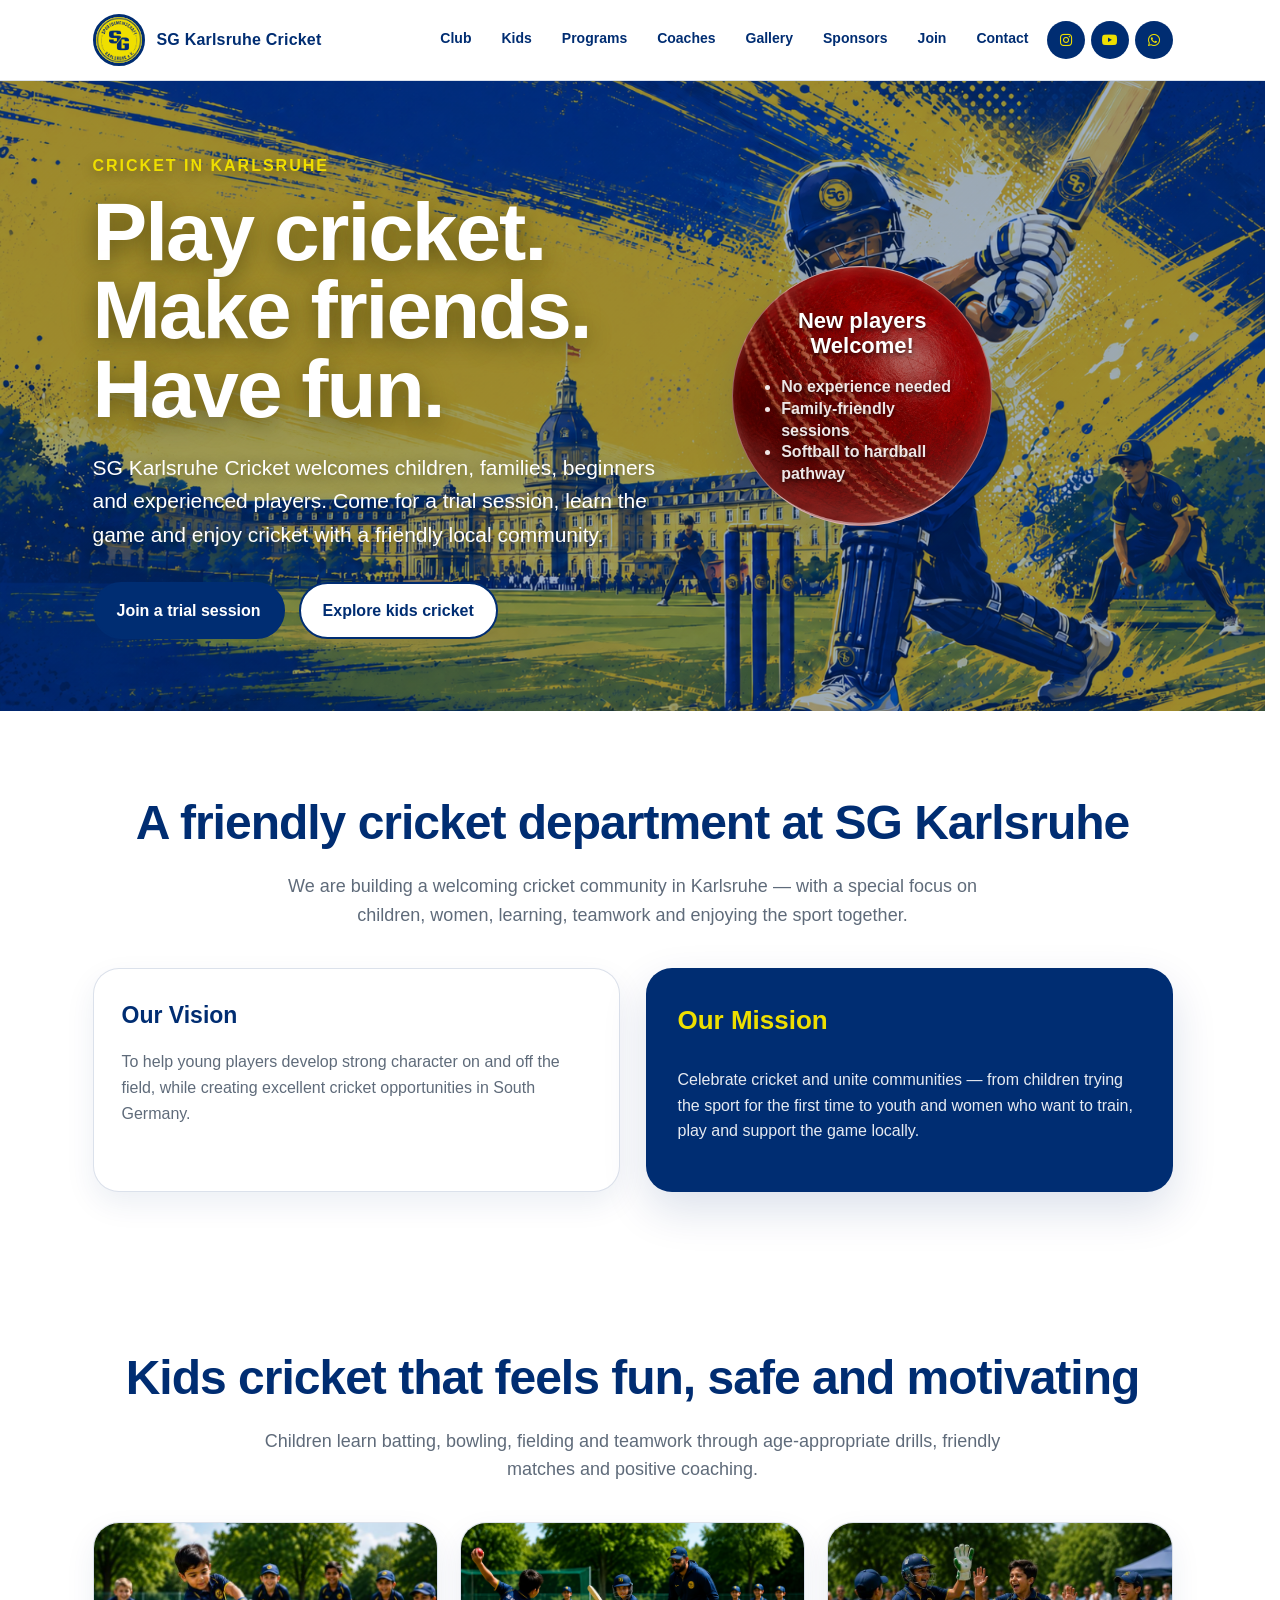
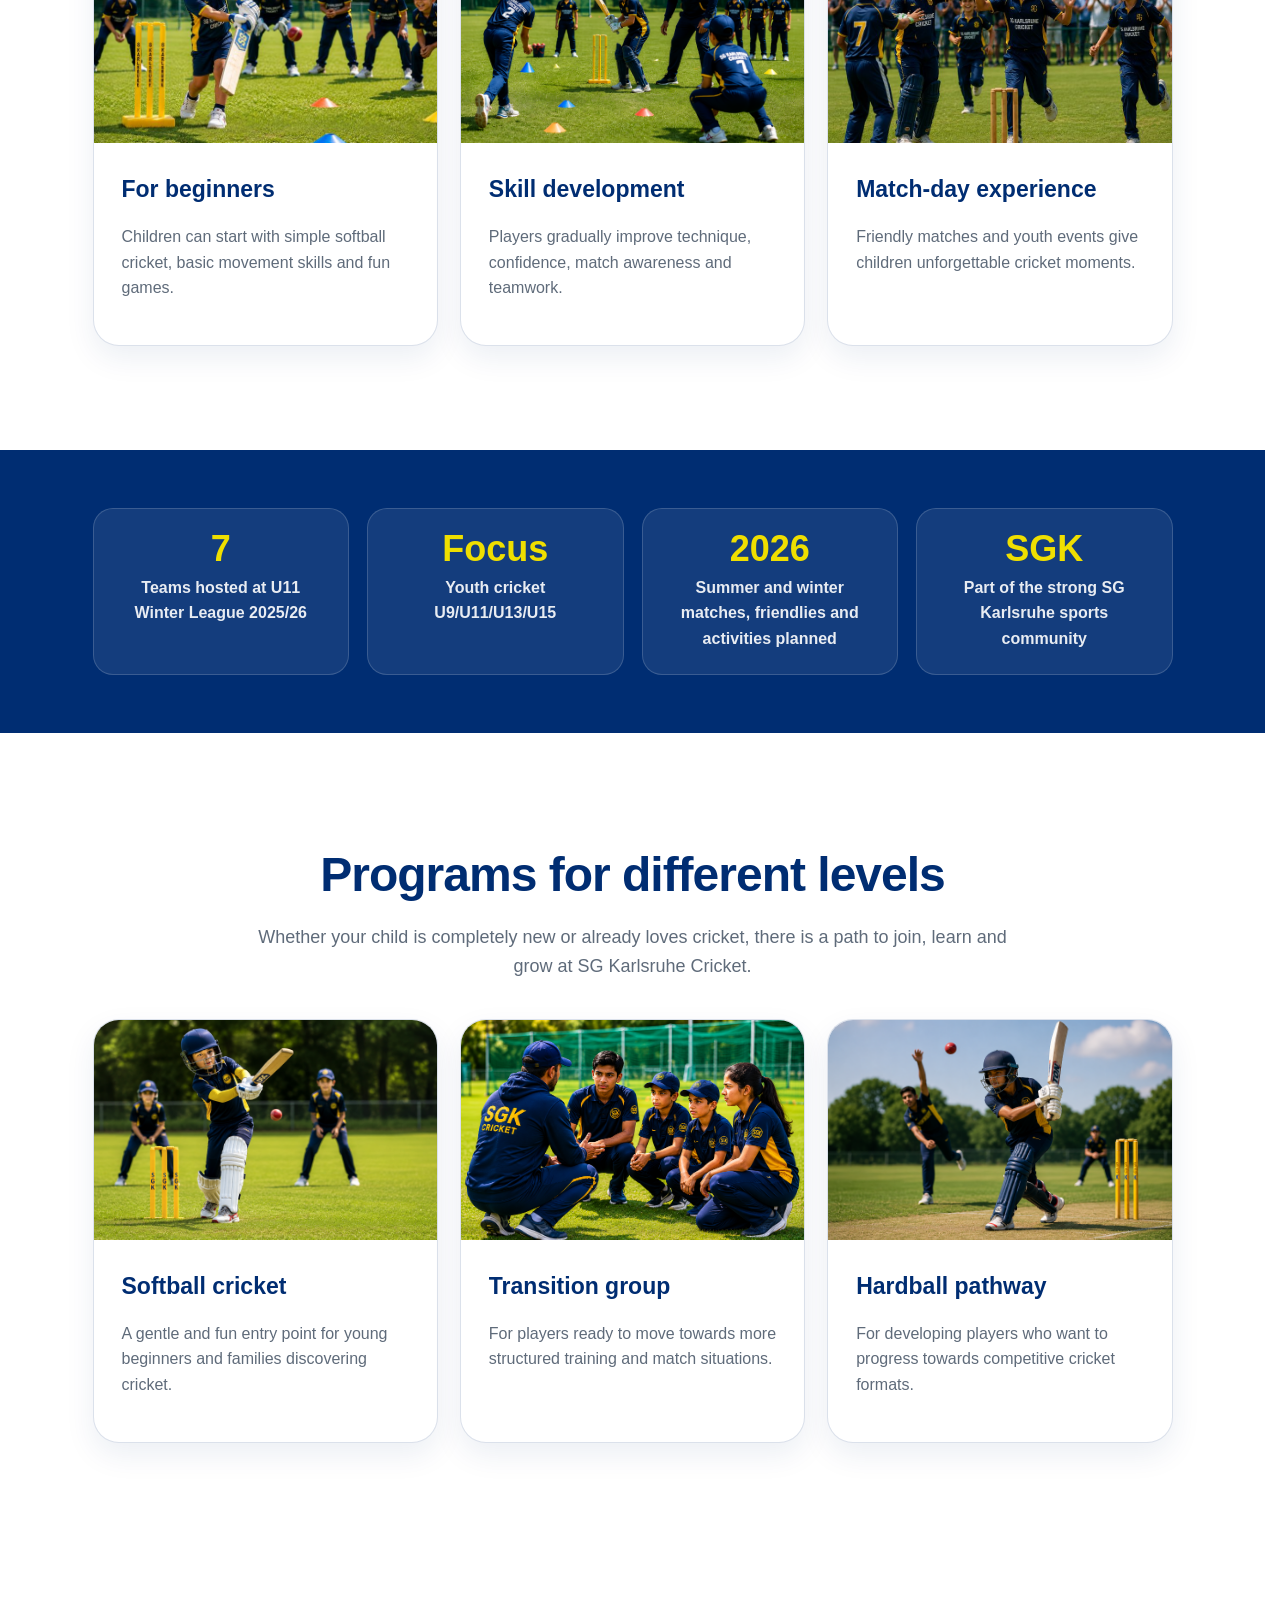
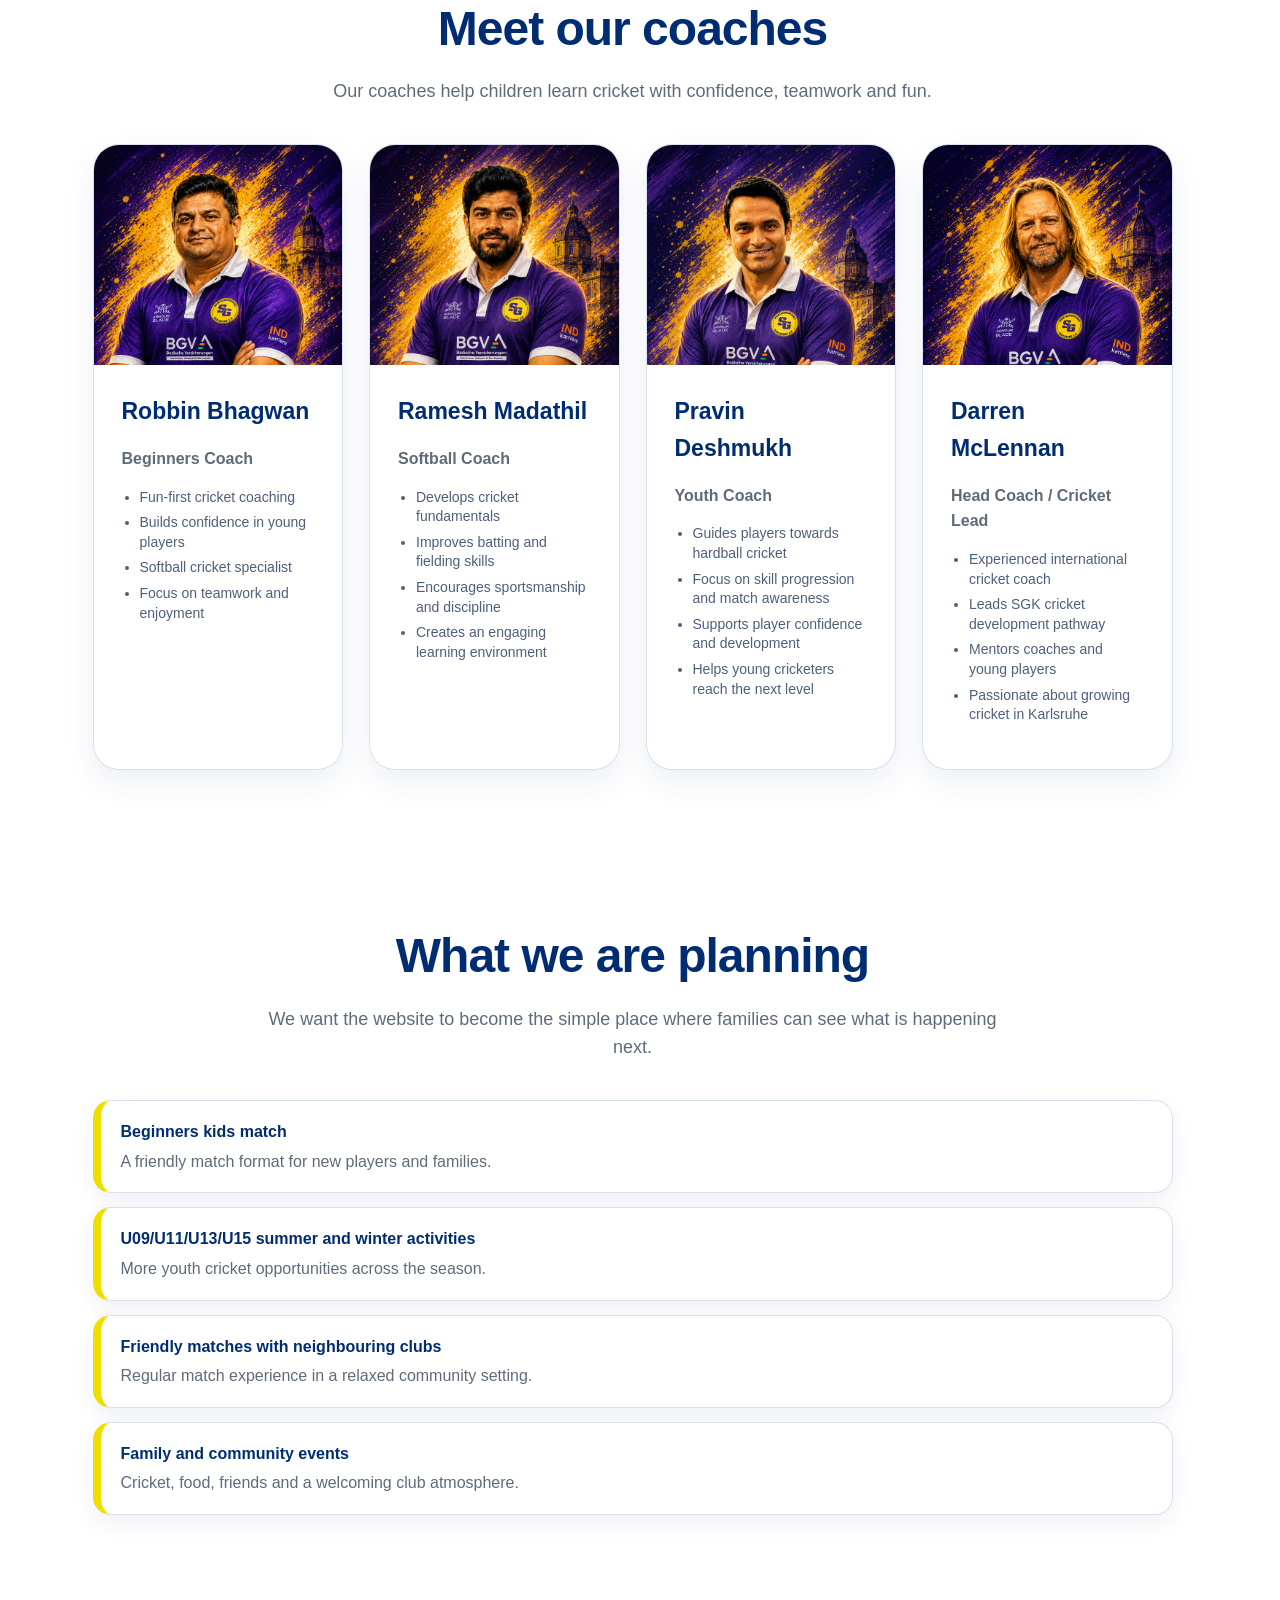
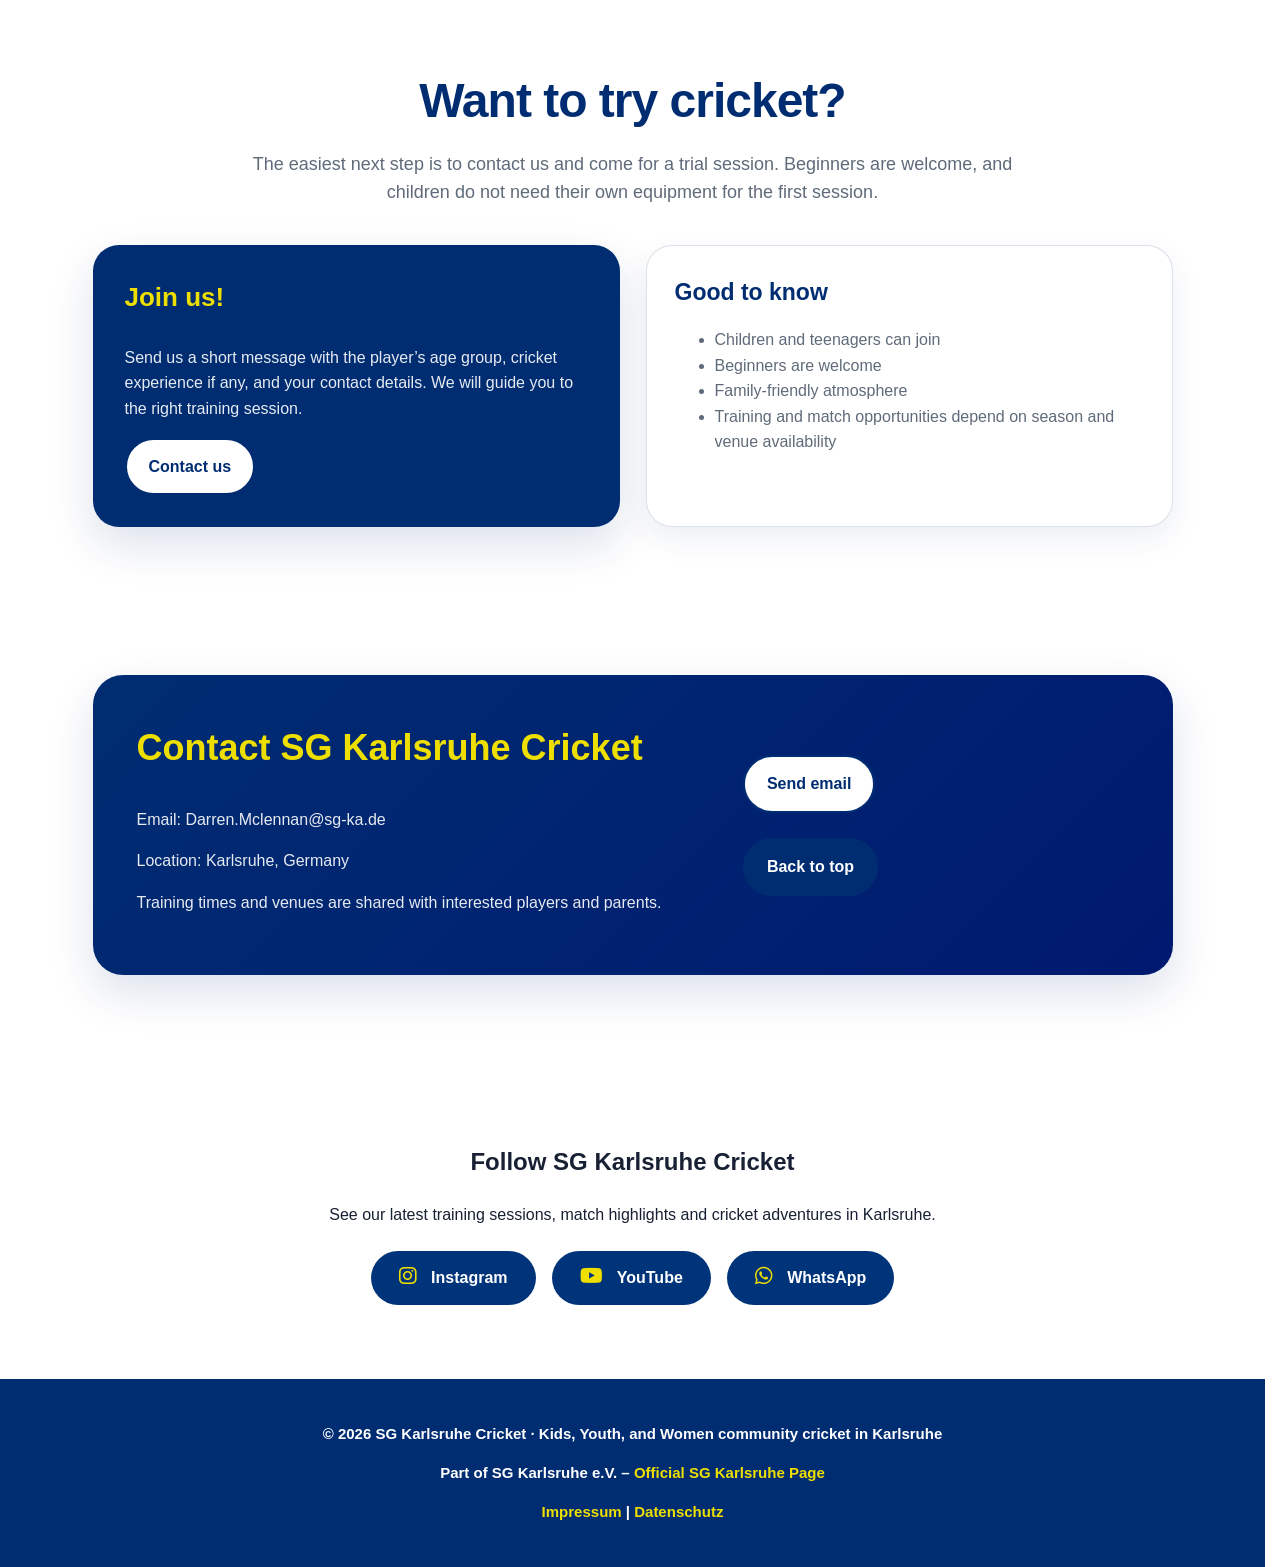
==== commit 98657f78: "Update cricket department description and activities Corrected errors, e.g. included women, and U09 " ====
--- a/index.html
+++ b/index.html
@@ -76,7 +76,7 @@
         <h2>A friendly cricket department at SG Karlsruhe</h2>
         <p>
           We are building a welcoming cricket community in Karlsruhe — with a special focus on children,
-          families, learning, teamwork and enjoying the sport together.
+          women, learning, teamwork and enjoying the sport together.
         </p>
       </div>
 
@@ -257,7 +257,7 @@
 
       <div class="activity-list">
         <div class="activity"><strong>Beginners kids match</strong><span>A friendly match format for new players and families.</span></div>
-        <div class="activity"><strong>U11 summer and winter activities</strong><span>More youth cricket opportunities across the season.</span></div>
+        <div class="activity"><strong>U09/U11/U13/U15 summer and winter activities</strong><span>More youth cricket opportunities across the season.</span></div>
         <div class="activity"><strong>Friendly matches with neighbouring clubs</strong><span>Regular match experience in a relaxed community setting.</span></div>
         <div class="activity"><strong>Family and community events</strong><span>Cricket, food, friends and a welcoming club atmosphere.</span></div>
       </div>
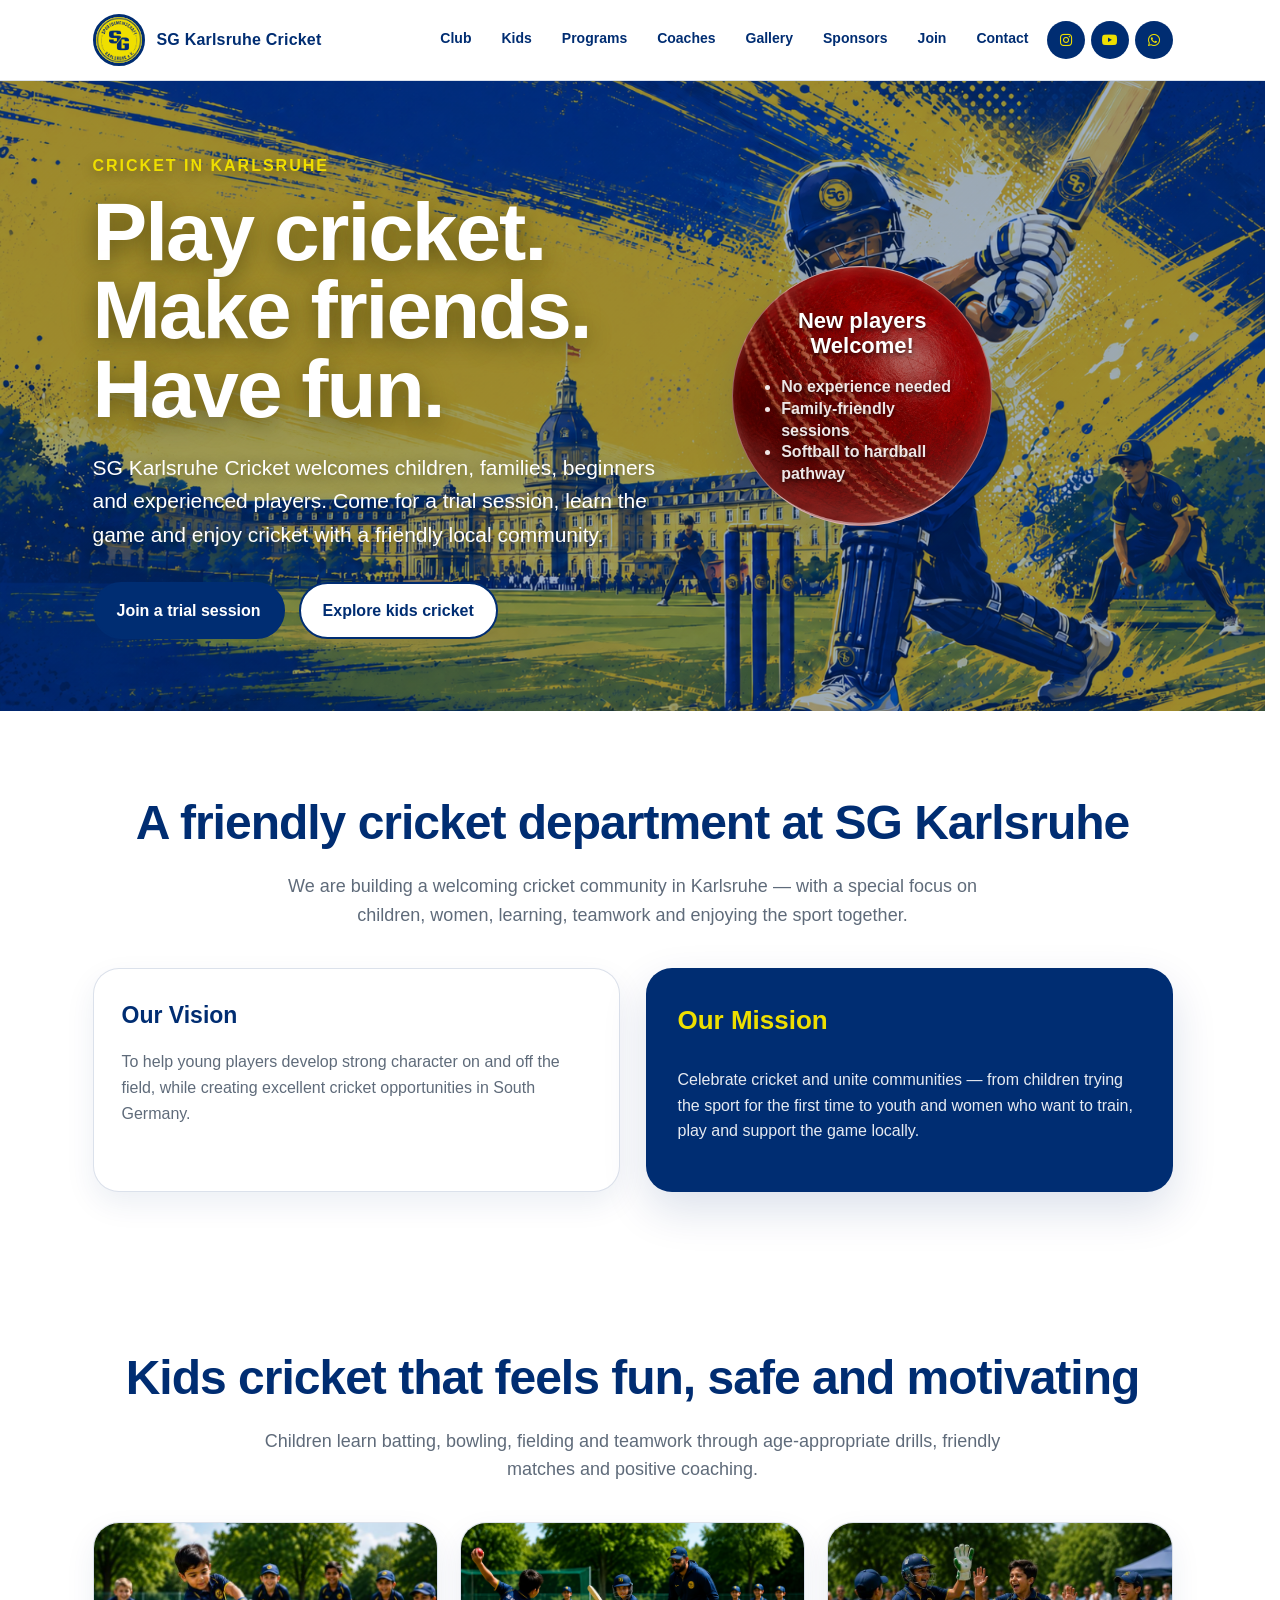
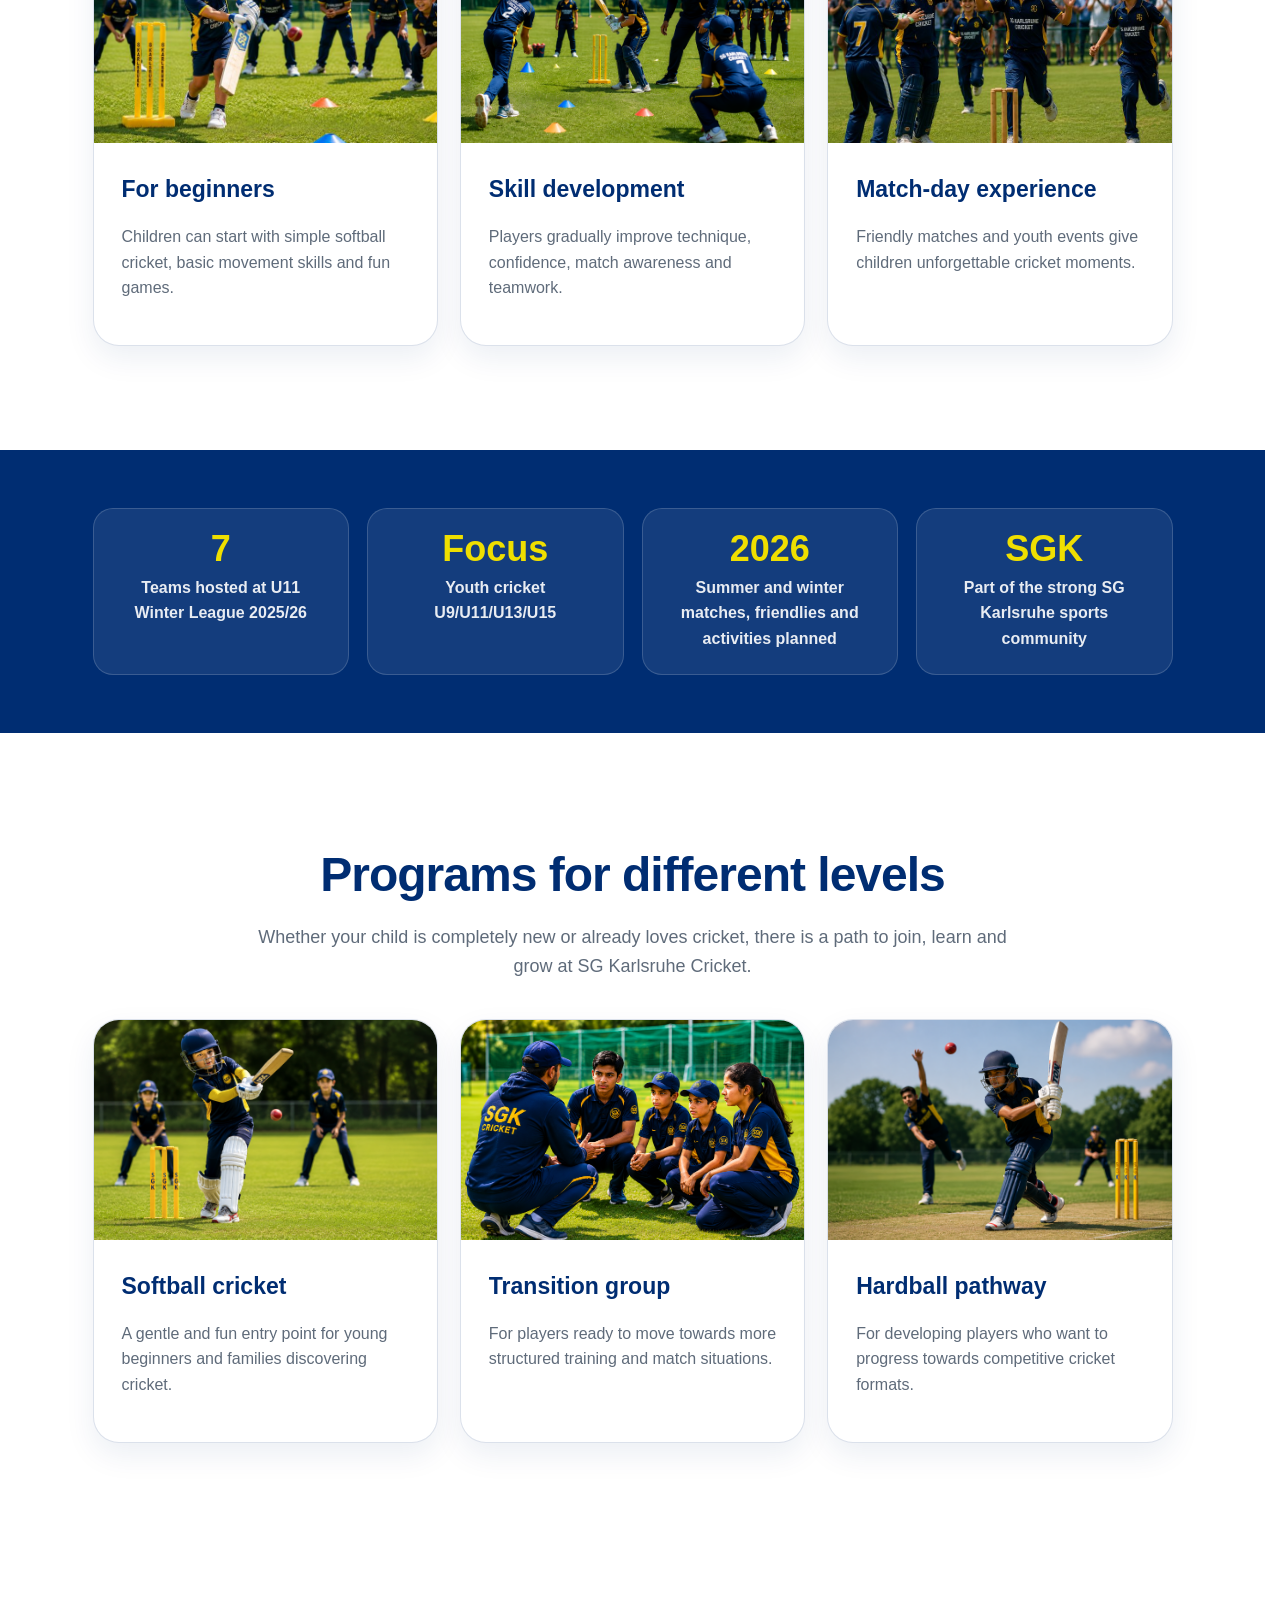
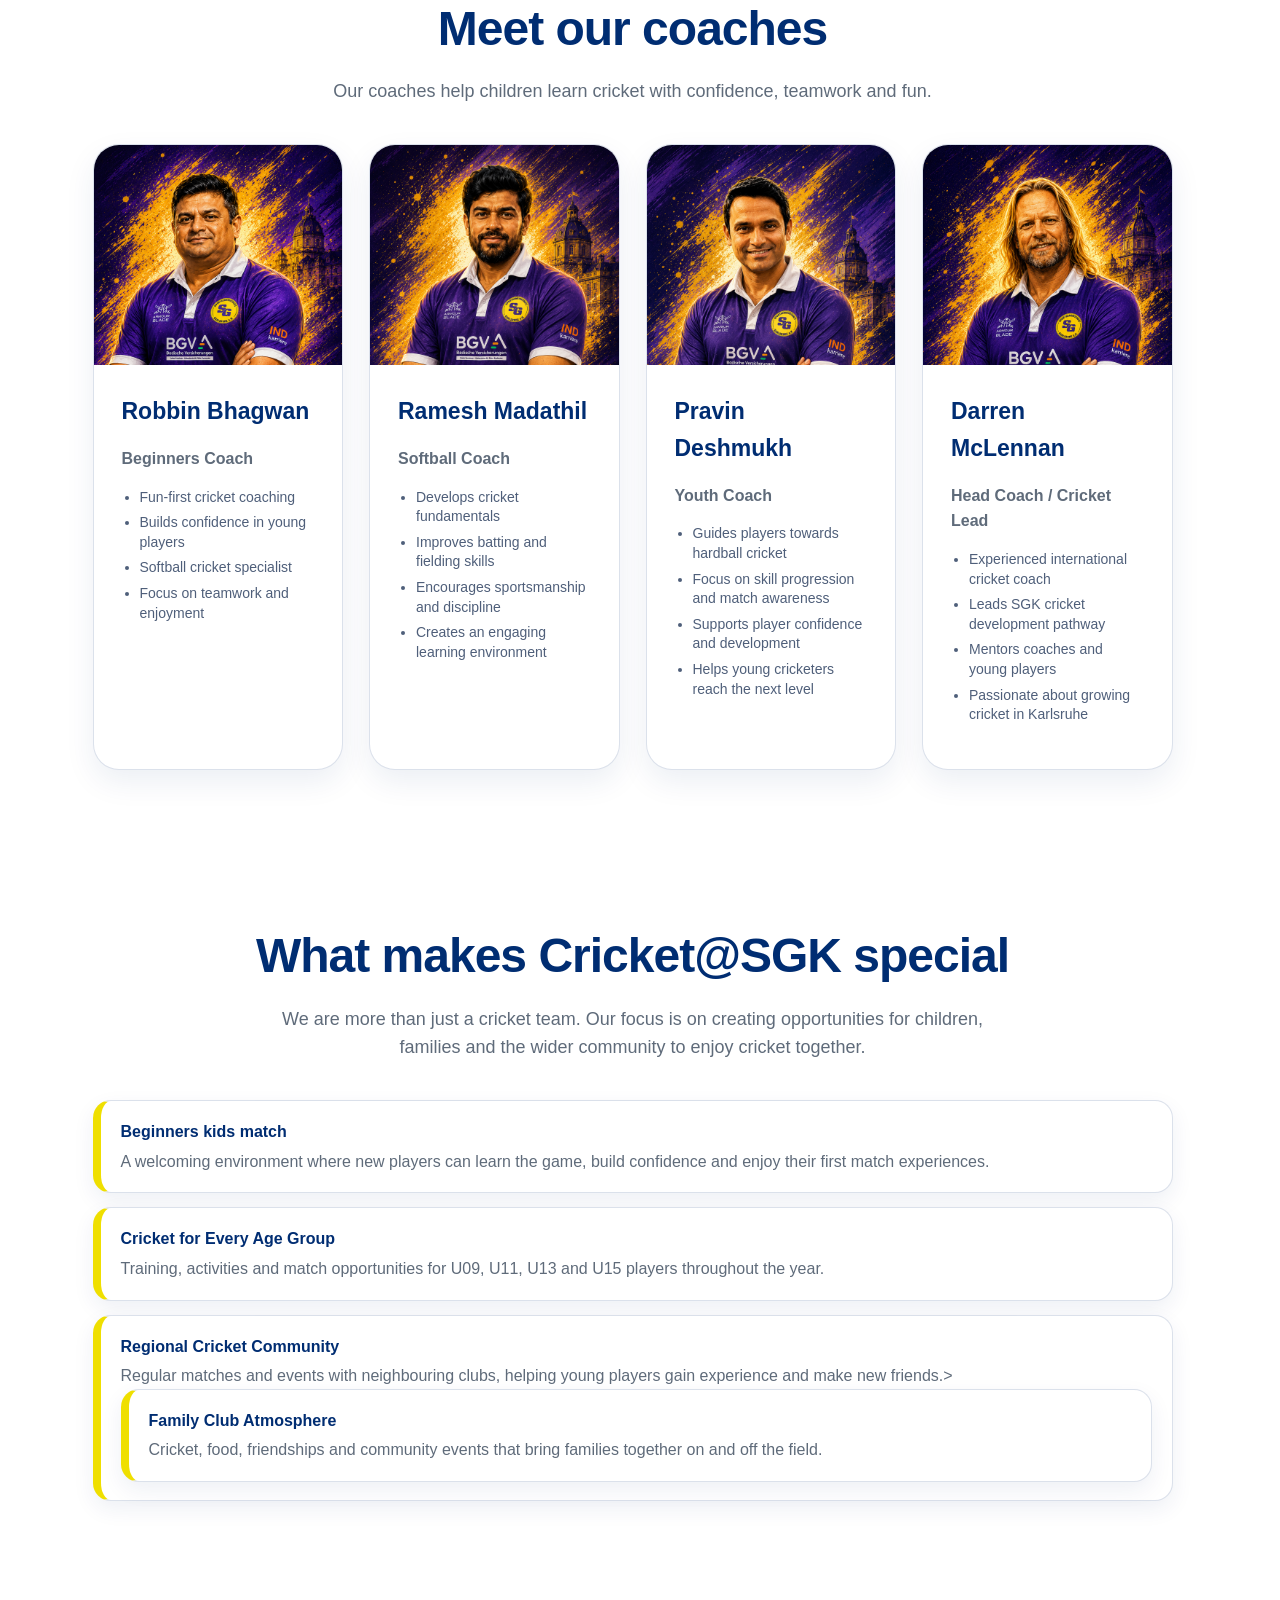
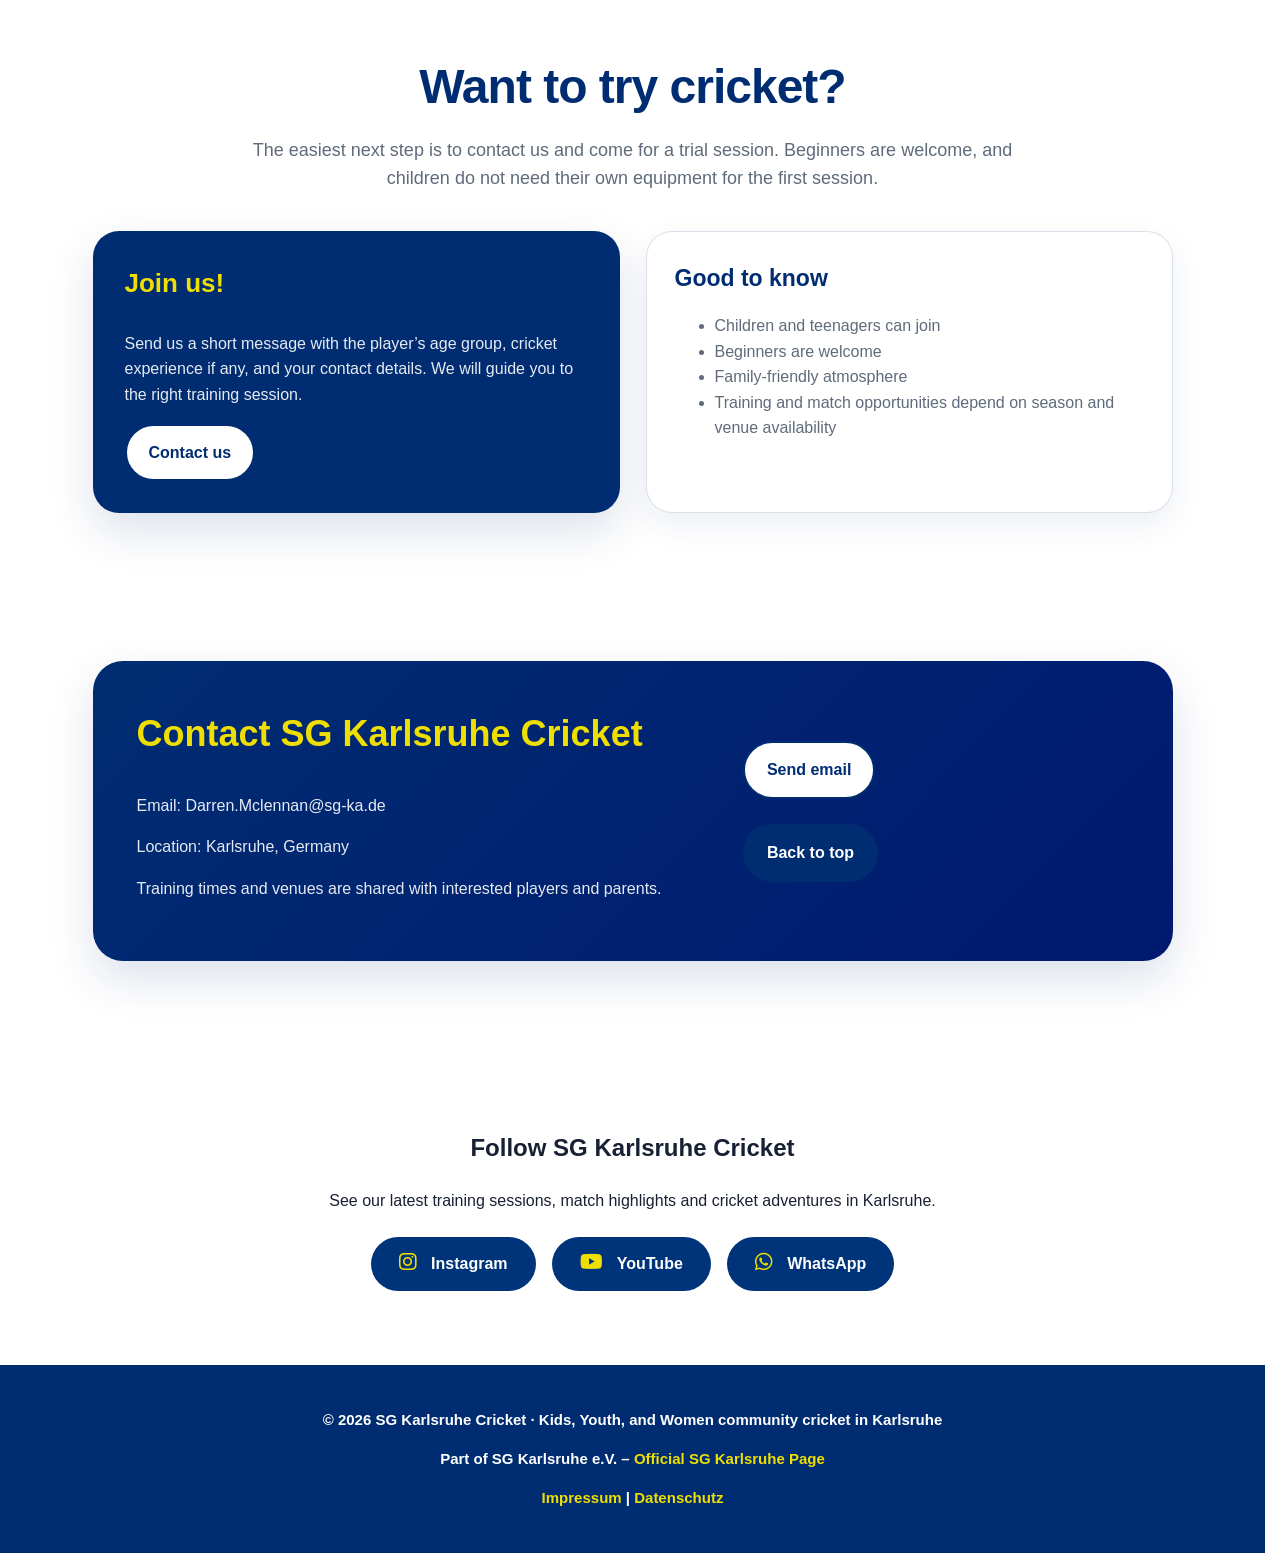
==== commit d4d9f885: "Update activities section to highlight Cricket@SGK Updated What we plan to do section." ====
--- a/index.html
+++ b/index.html
@@ -249,17 +249,17 @@
 
     <section id="activities" class="section">
       <div class="section-title">
-        <h2>What we are planning</h2>
-        <p>
-          We want the website to become the simple place where families can see what is happening next.
+        <h2>What makes Cricket@SGK special</h2>
+        <p>
+          We are more than just a cricket team. Our focus is on creating opportunities for children, families and the wider community to enjoy cricket together.
         </p>
       </div>
 
       <div class="activity-list">
-        <div class="activity"><strong>Beginners kids match</strong><span>A friendly match format for new players and families.</span></div>
-        <div class="activity"><strong>U09/U11/U13/U15 summer and winter activities</strong><span>More youth cricket opportunities across the season.</span></div>
-        <div class="activity"><strong>Friendly matches with neighbouring clubs</strong><span>Regular match experience in a relaxed community setting.</span></div>
-        <div class="activity"><strong>Family and community events</strong><span>Cricket, food, friends and a welcoming club atmosphere.</span></div>
+        <div class="activity"><strong>Beginners kids match</strong><span>A welcoming environment where new players can learn the game, build confidence and enjoy their first match experiences.</span></div>
+        <div class="activity"><strong>Cricket for Every Age Group</strong><span>Training, activities and match opportunities for U09, U11, U13 and U15 players throughout the year.</span></div>
+        <div class="activity"><strong>Regional Cricket Community</strong><span>Regular matches and events with neighbouring clubs, helping young players gain experience and make new friends.>
+        <div class="activity"><strong>Family Club Atmosphere</strong><span>Cricket, food, friendships and community events that bring families together on and off the field.</span></div>
       </div>
     </section>
 
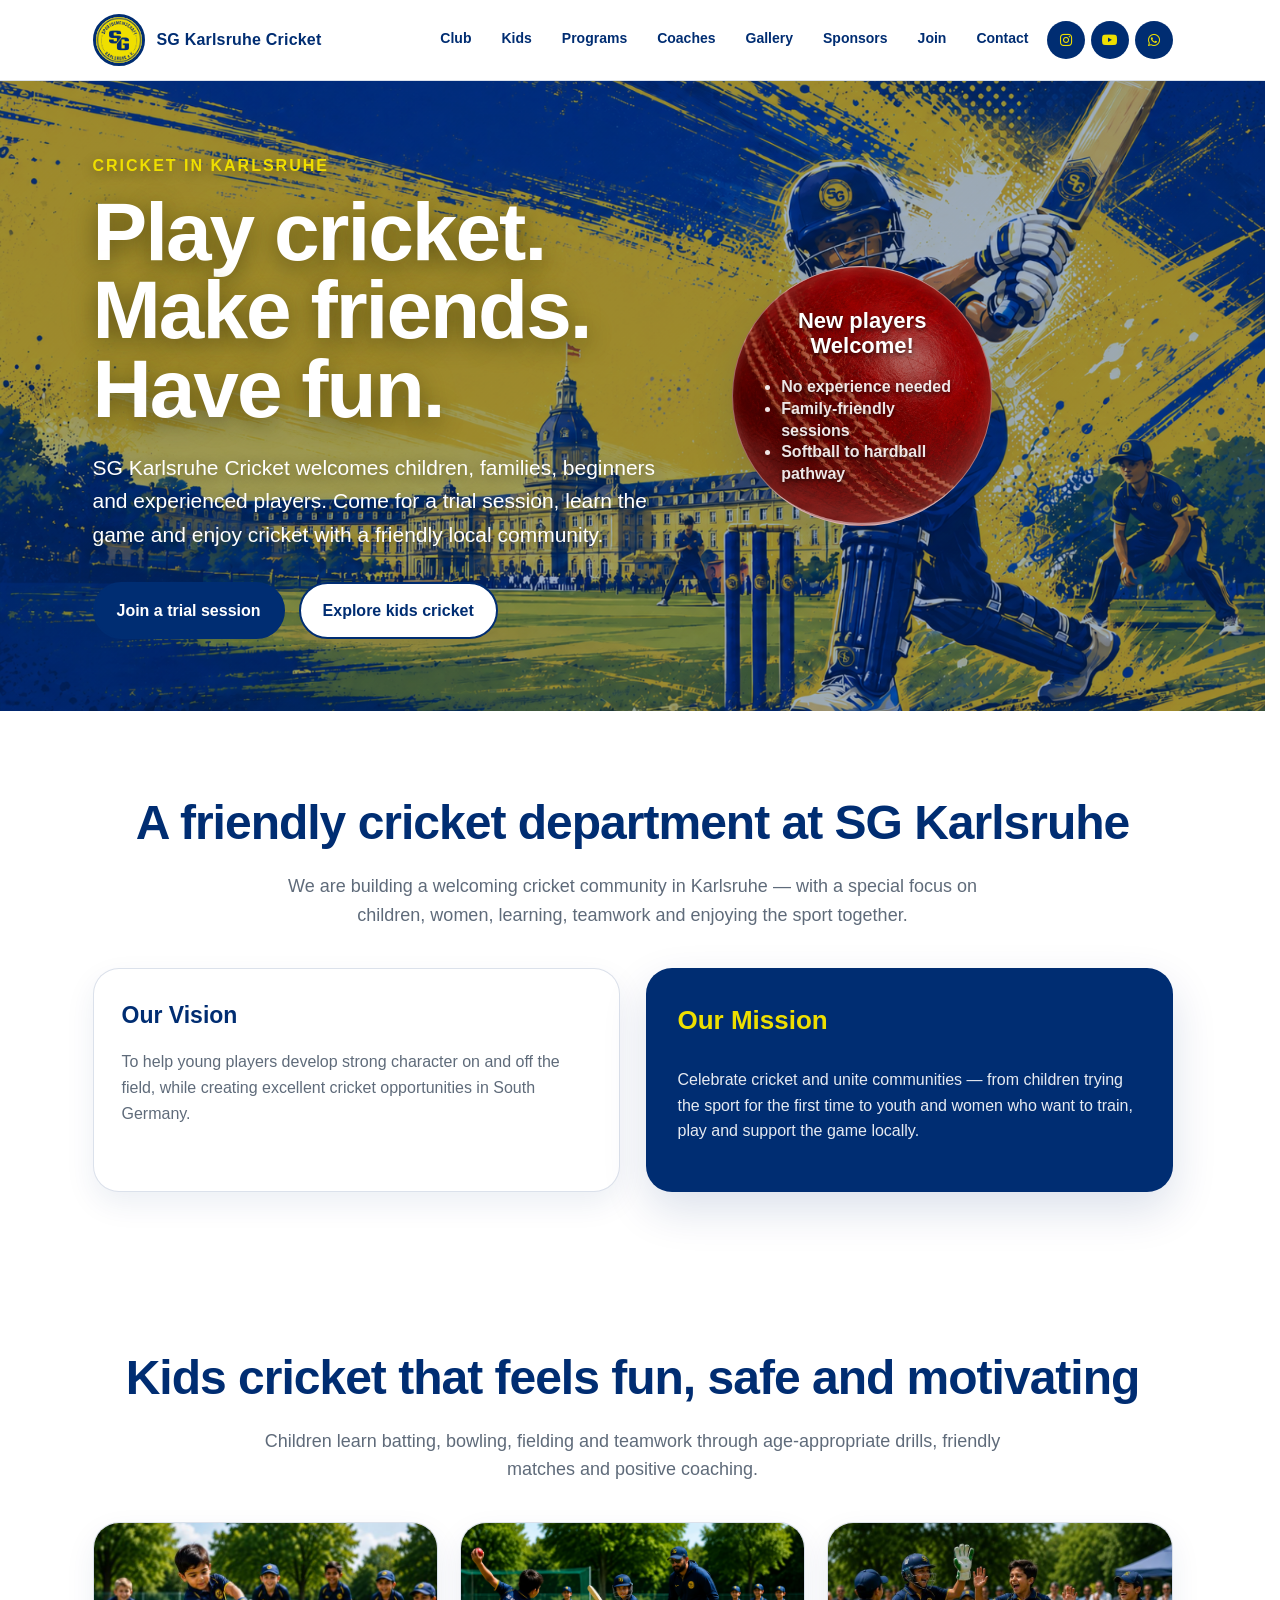
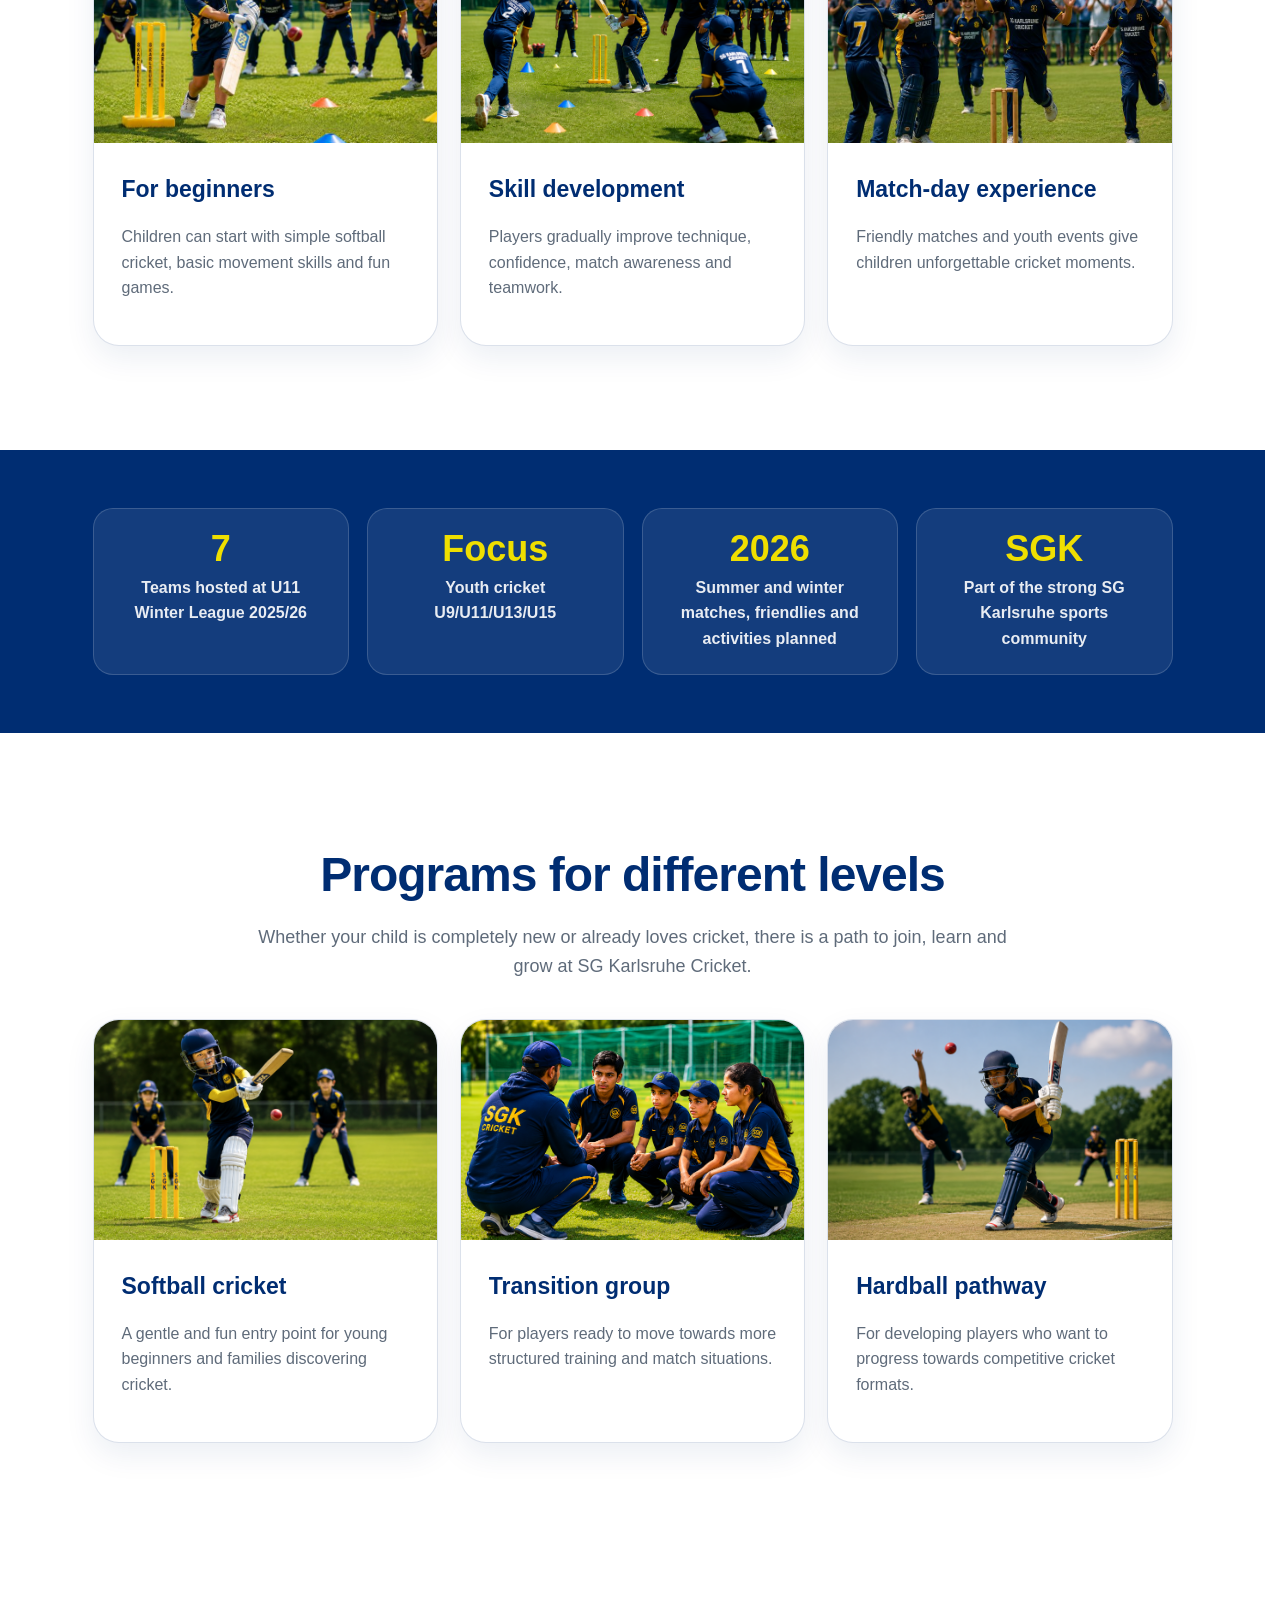
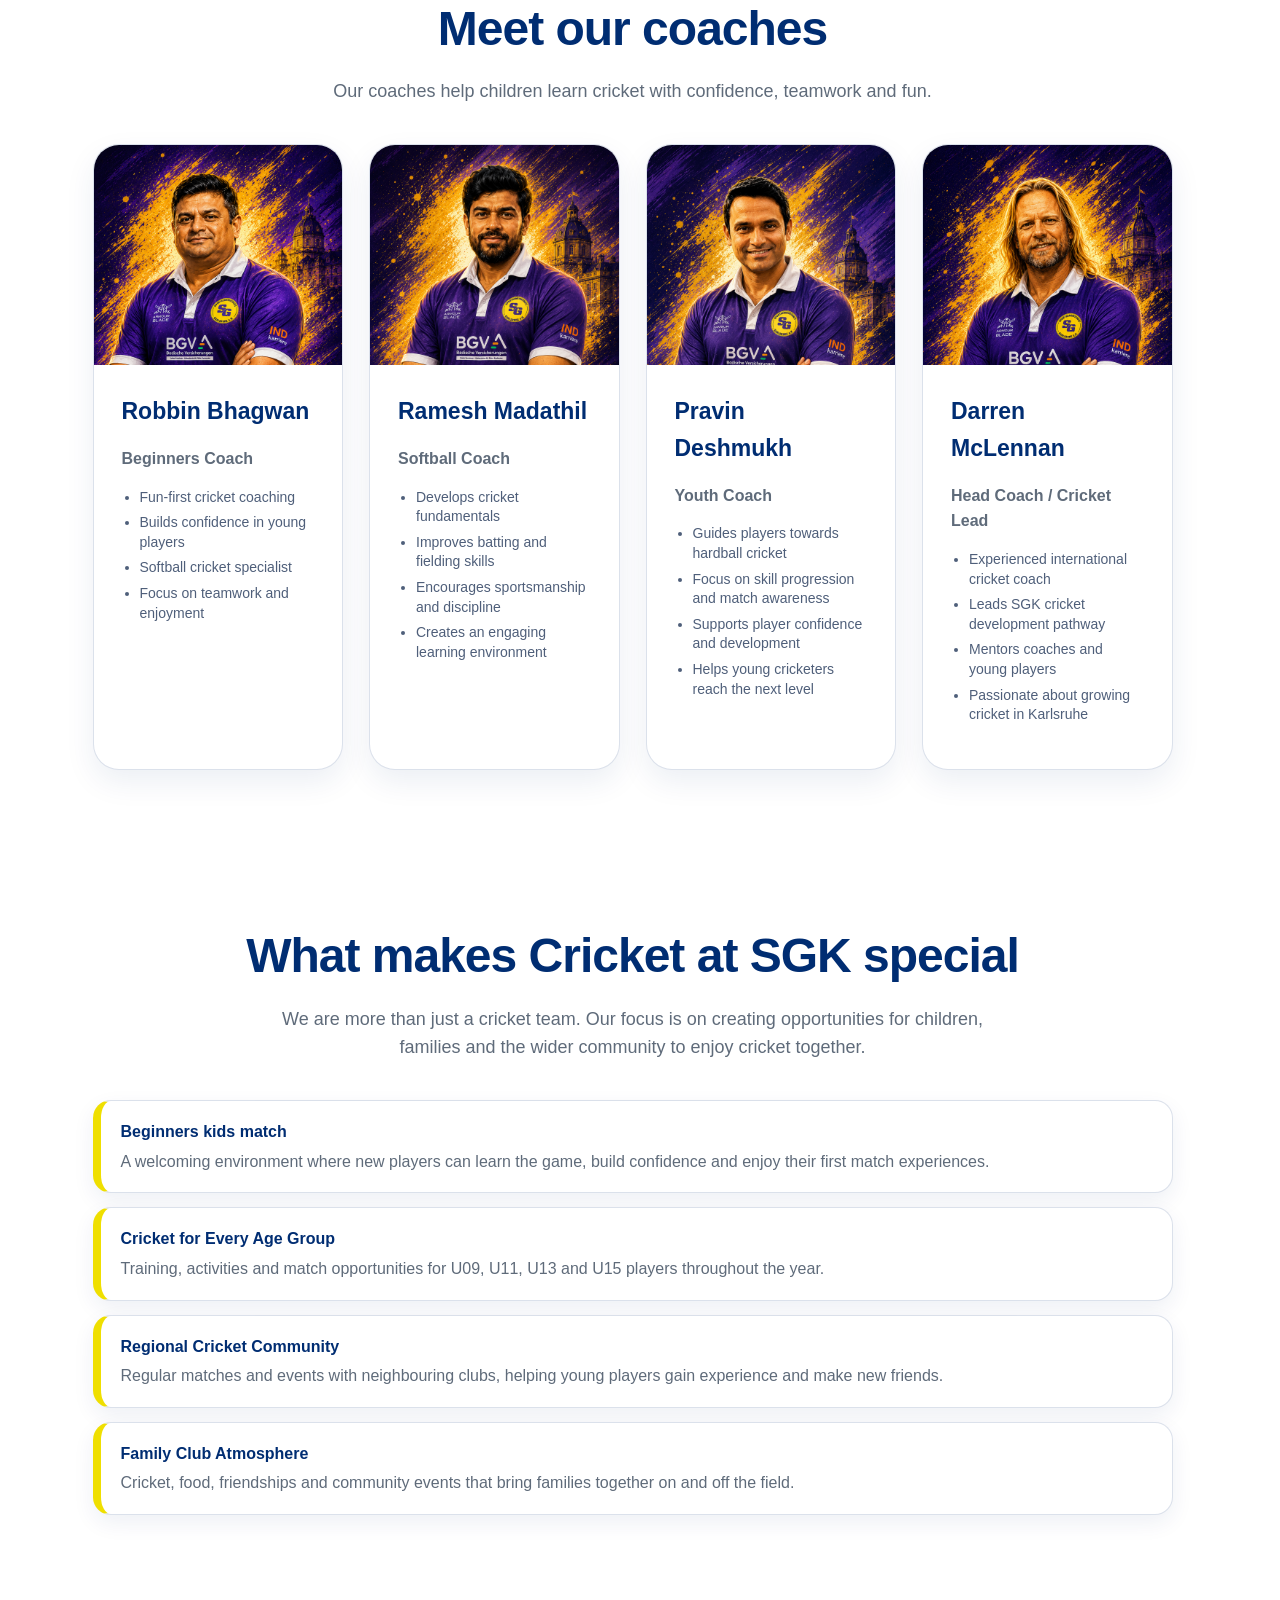
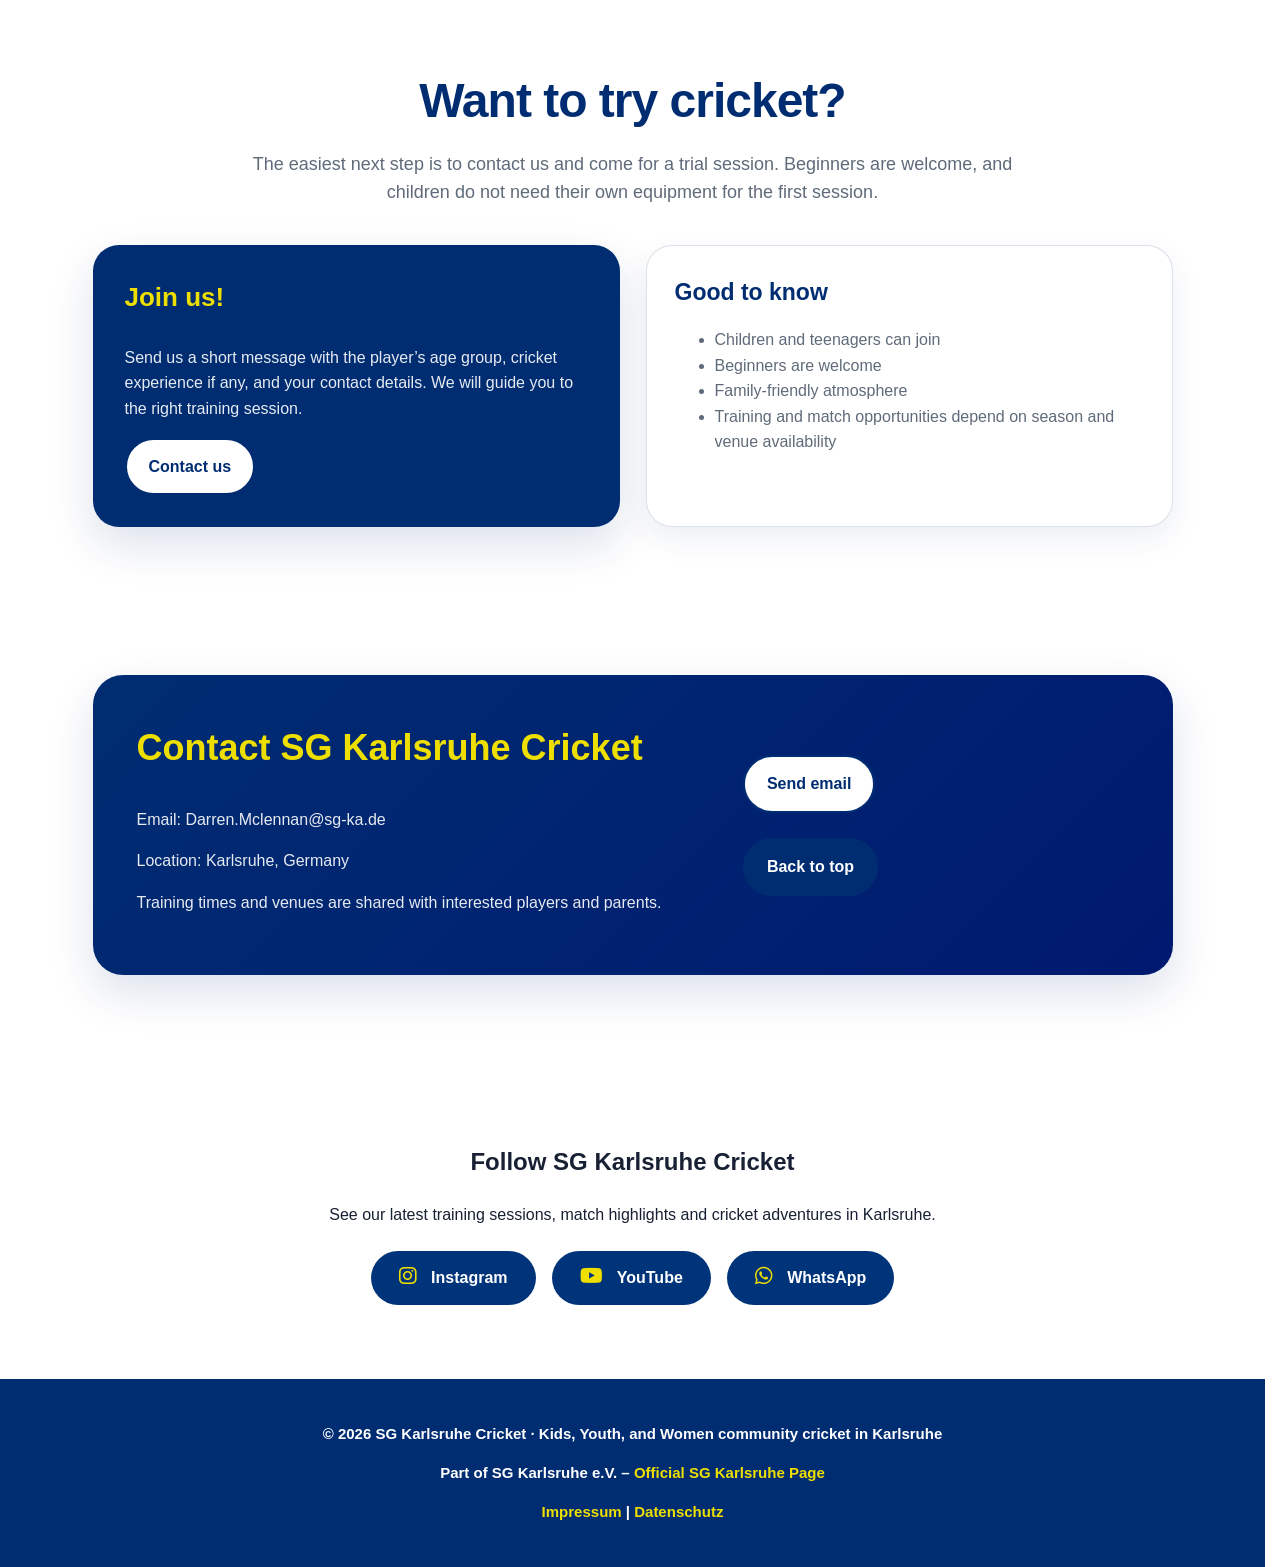
==== commit f9182d3e: "Update index.html" ====
--- a/index.html
+++ b/index.html
@@ -249,7 +249,7 @@
 
     <section id="activities" class="section">
       <div class="section-title">
-        <h2>What makes Cricket@SGK special</h2>
+        <h2>What makes Cricket at SGK special</h2>
         <p>
           We are more than just a cricket team. Our focus is on creating opportunities for children, families and the wider community to enjoy cricket together.
         </p>
@@ -258,7 +258,7 @@
       <div class="activity-list">
         <div class="activity"><strong>Beginners kids match</strong><span>A welcoming environment where new players can learn the game, build confidence and enjoy their first match experiences.</span></div>
         <div class="activity"><strong>Cricket for Every Age Group</strong><span>Training, activities and match opportunities for U09, U11, U13 and U15 players throughout the year.</span></div>
-        <div class="activity"><strong>Regional Cricket Community</strong><span>Regular matches and events with neighbouring clubs, helping young players gain experience and make new friends.>
+        <div class="activity"><strong>Regional Cricket Community</strong><span>Regular matches and events with neighbouring clubs, helping young players gain experience and make new friends.</span></div>
         <div class="activity"><strong>Family Club Atmosphere</strong><span>Cricket, food, friendships and community events that bring families together on and off the field.</span></div>
       </div>
     </section>
